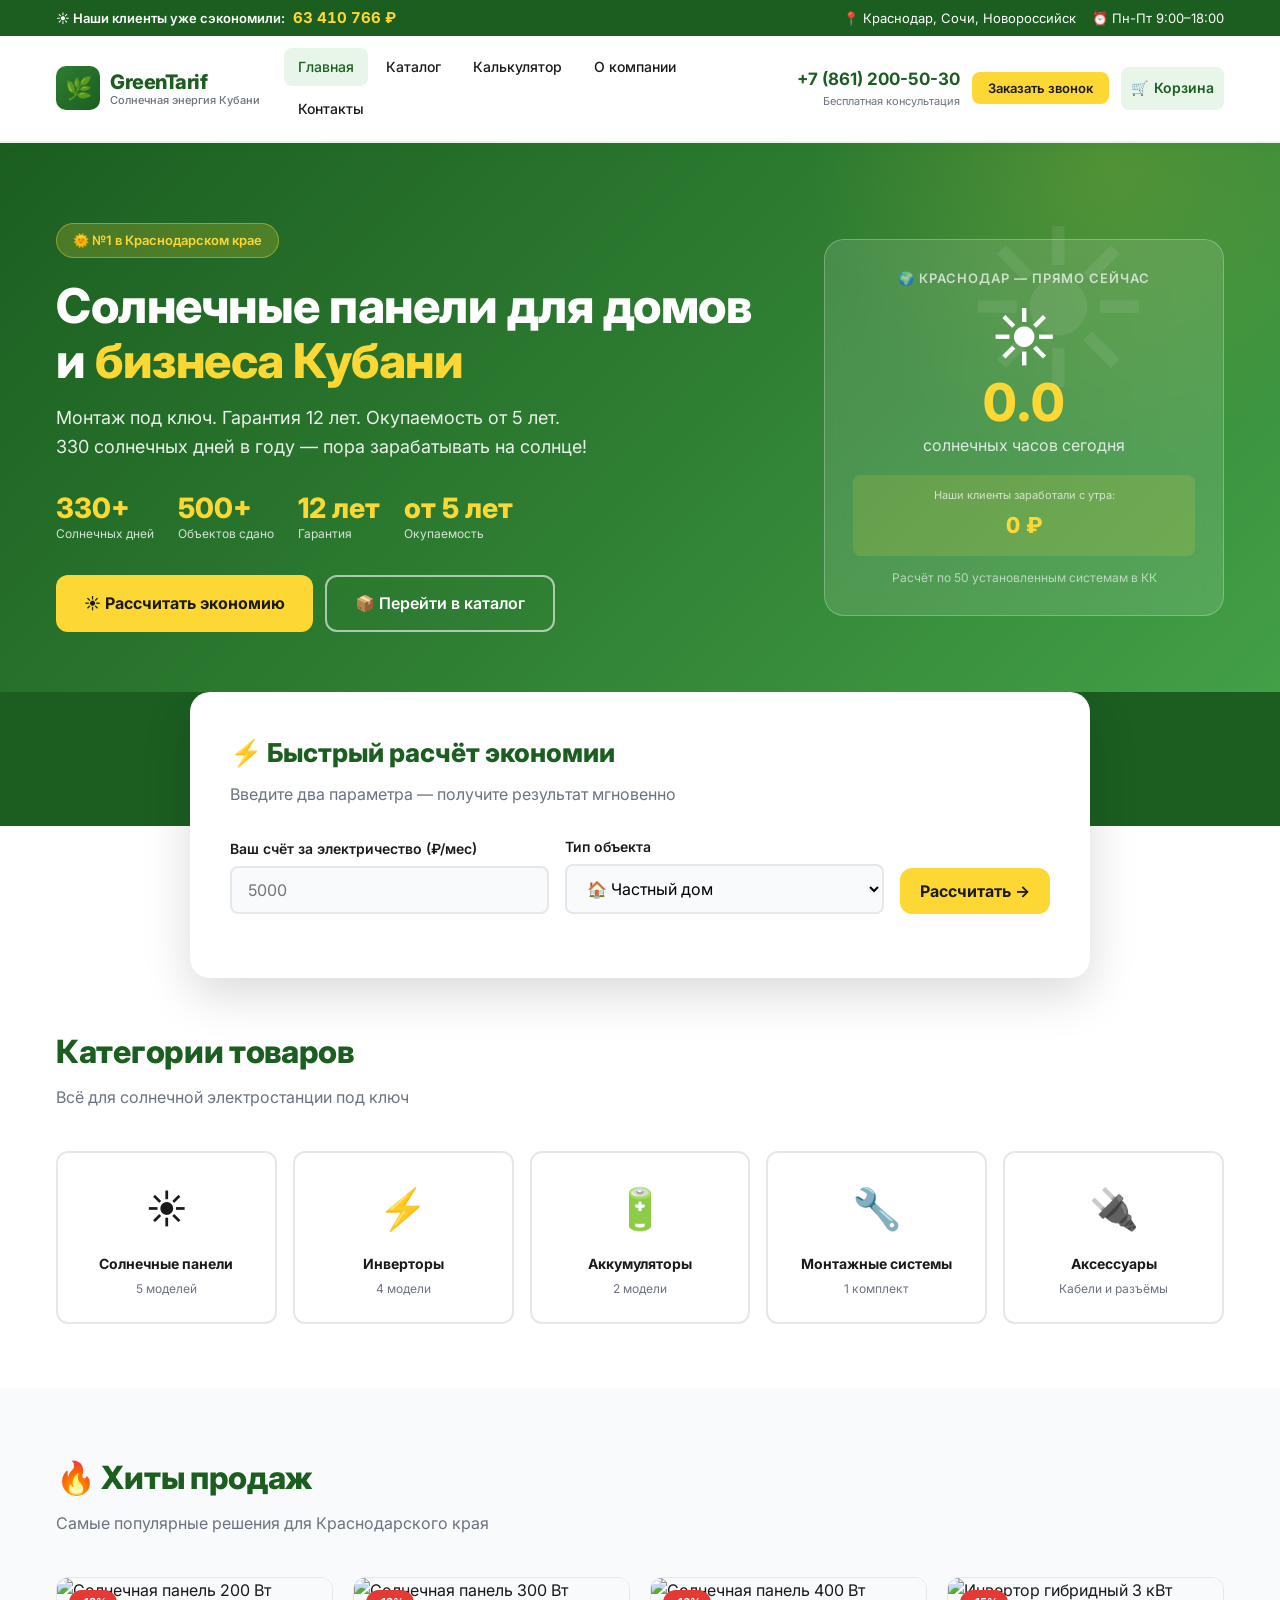
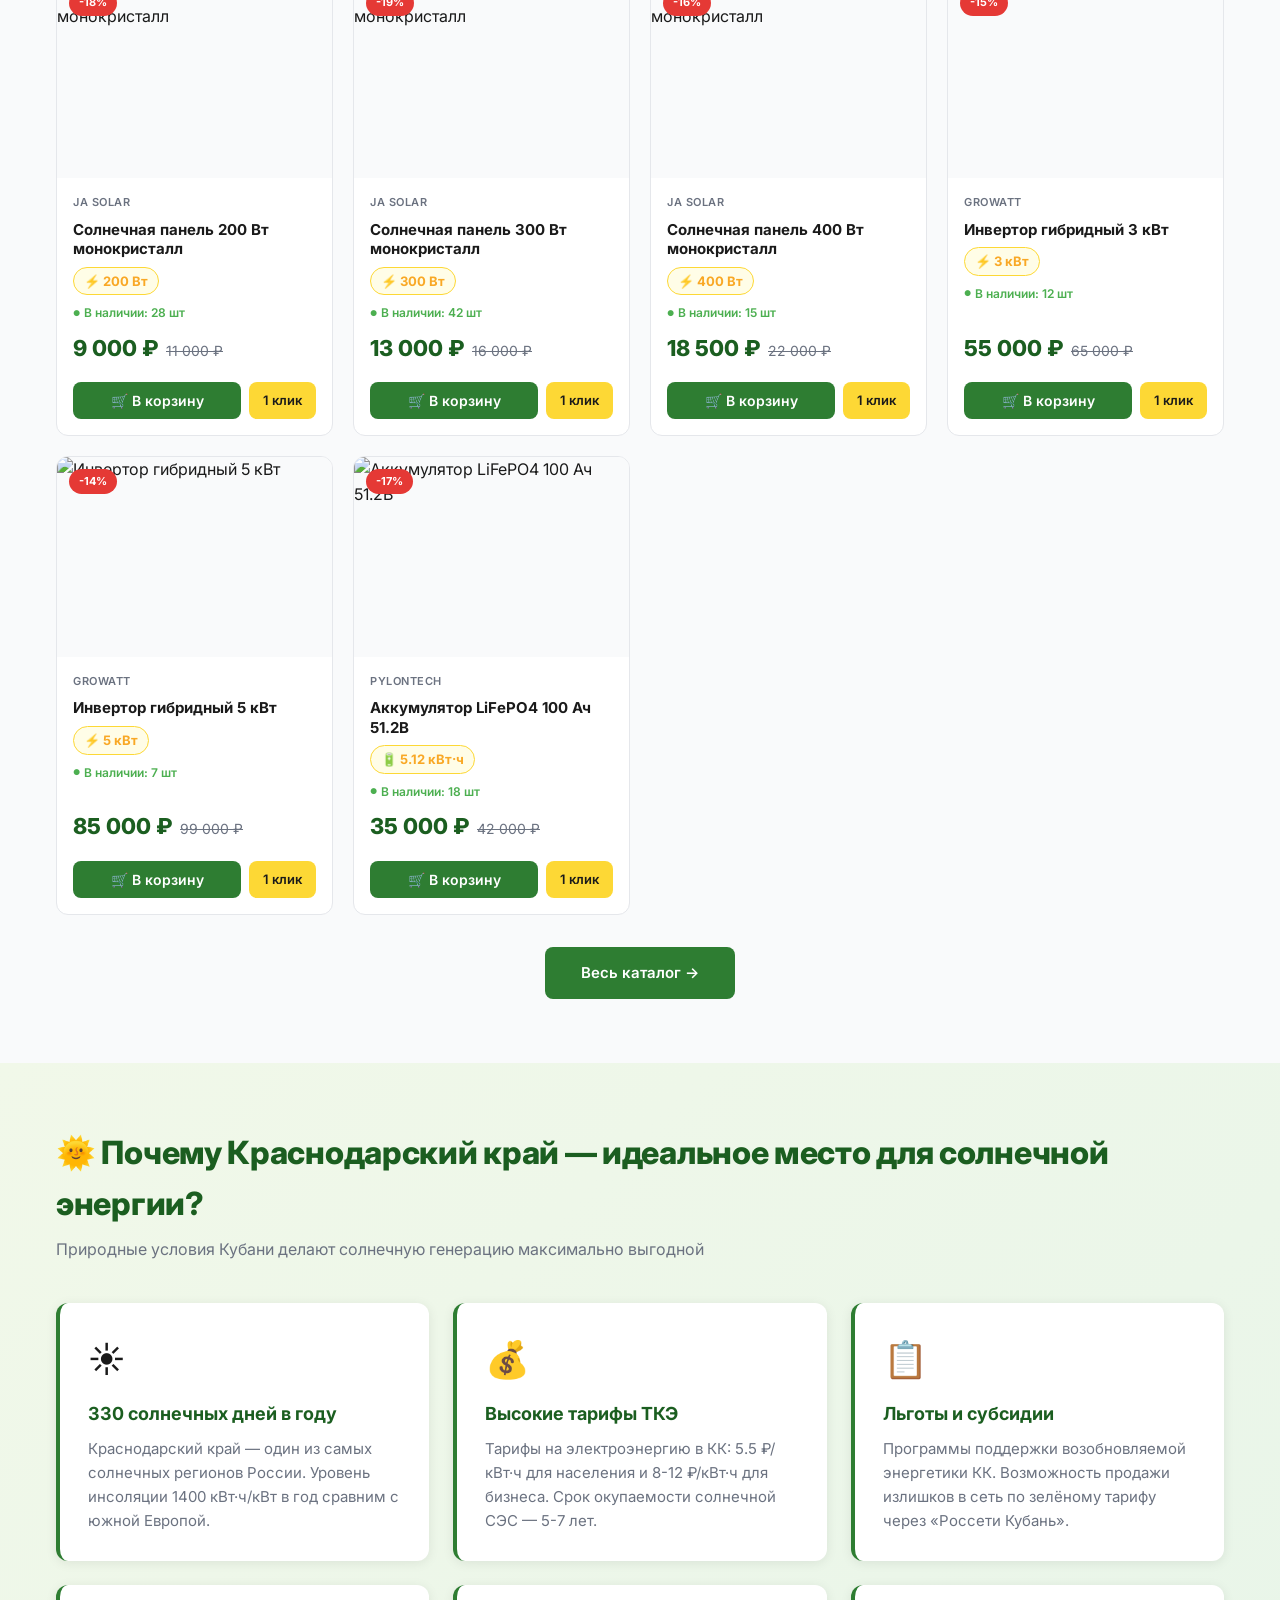
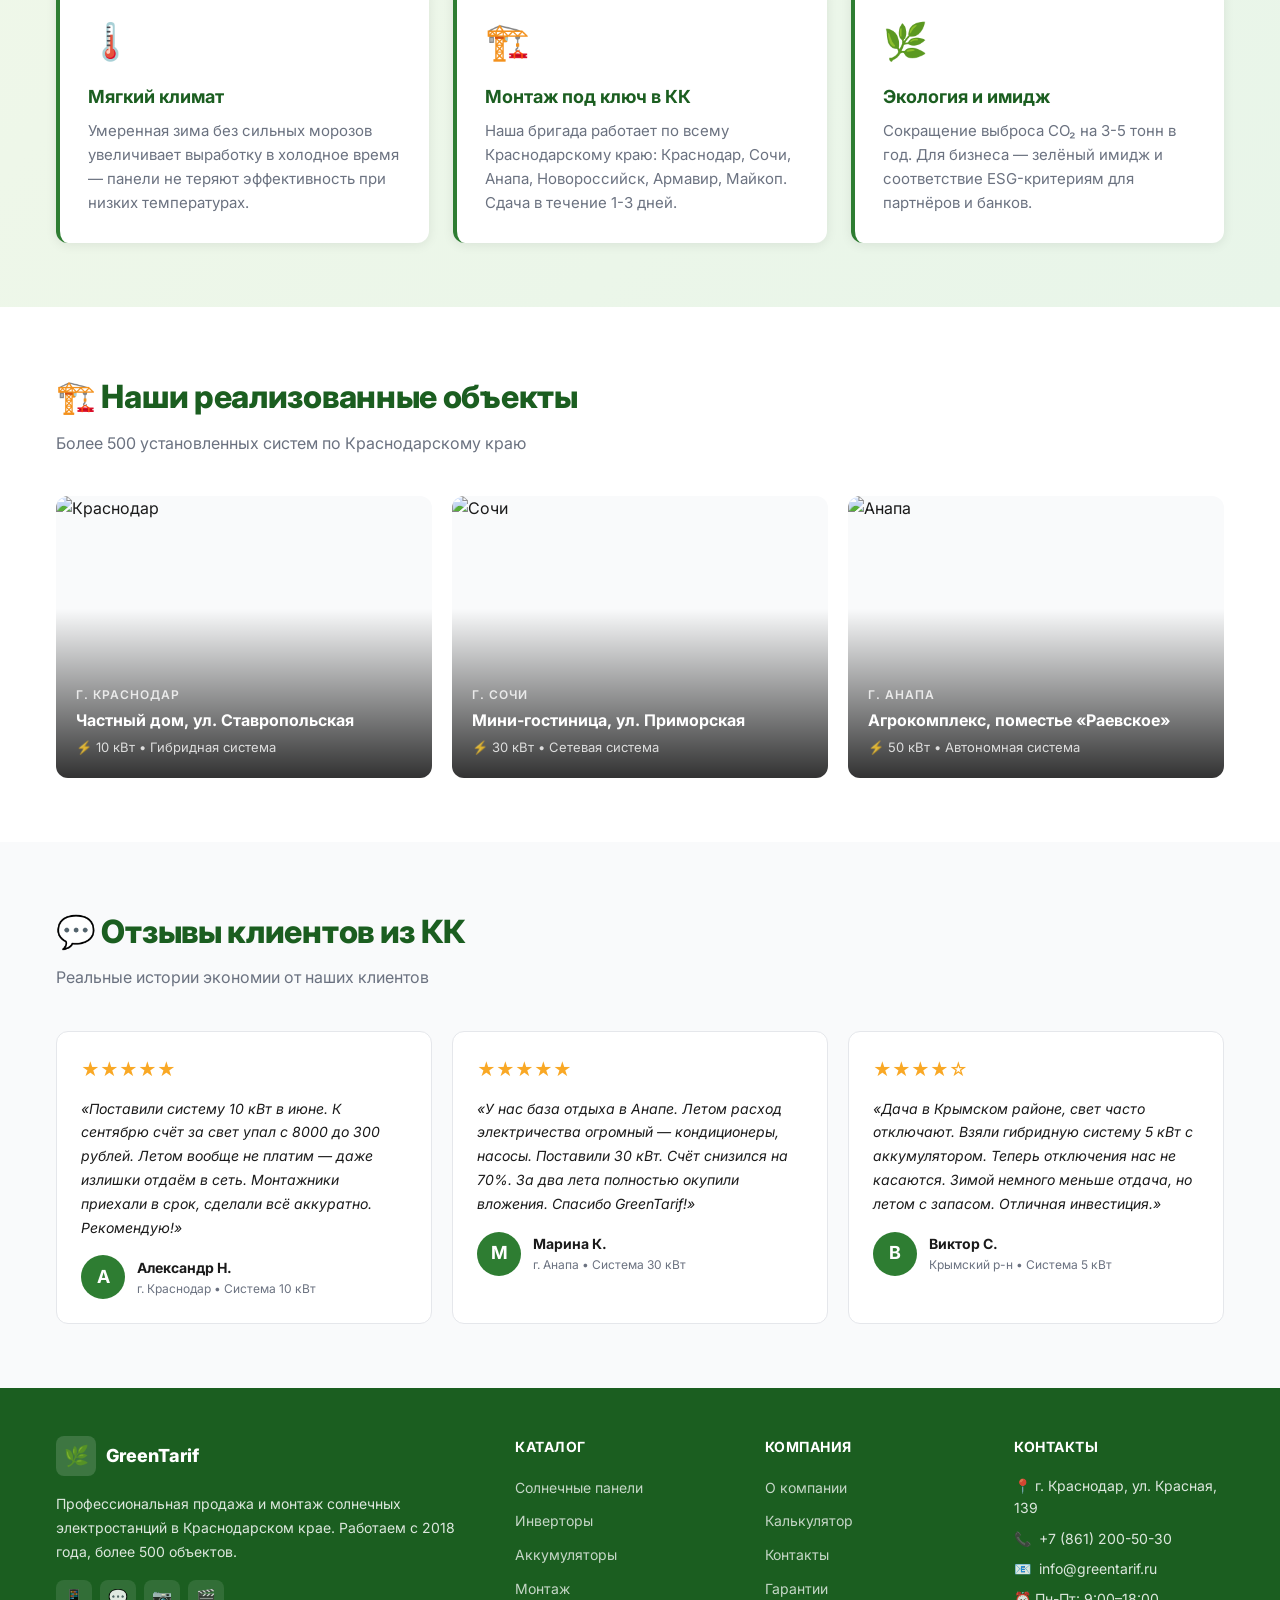
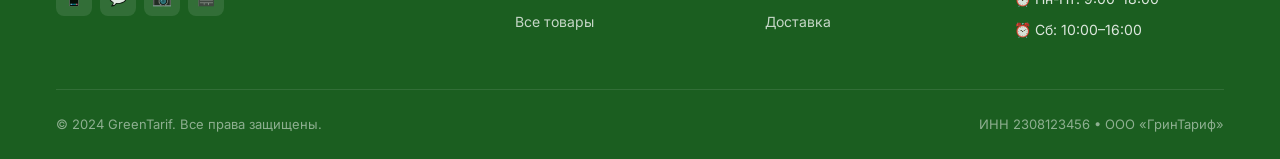
==== index.html @ f8de3d43 "первая версия магазина Полный статический интернет-магазин GreenTarif: - 9 HTML-страниц (главная, ка" ====
<!DOCTYPE html>
<html lang="ru">
<head>
<meta charset="UTF-8">
<meta name="viewport" content="width=device-width, initial-scale=1.0">
<title>GreenTarif — Солнечные панели в Краснодарском крае</title>
<meta name="description" content="Продажа и монтаж солнечных панелей и инверторов в Краснодарском крае. Гарантия 12 лет. Окупаемость от 5 лет.">
<link rel="stylesheet" href="css/style.css">
</head>
<body>

<!-- ===================== HEADER ===================== -->
<header class="header">
  <div class="header-top">
    <div class="container">
      <div class="savings-ticker">
        ☀️ Наши клиенты уже сэкономили:
        <span class="savings-amount" id="savingsAmount">0 ₽</span>
      </div>
      <div style="display:flex;gap:16px;align-items:center">
        <span>📍 Краснодар, Сочи, Новороссийск</span>
        <span>⏰ Пн-Пт 9:00–18:00</span>
      </div>
    </div>
  </div>
  <div class="header-main">
    <div class="container">
      <a href="index.html" class="logo">
        <div class="logo-icon">🌿</div>
        <div class="logo-text">
          <strong>GreenTarif</strong>
          <span>Солнечная энергия Кубани</span>
        </div>
      </a>
      <nav id="mainNav">
        <a href="index.html">Главная</a>
        <a href="catalog.html">Каталог</a>
        <a href="calculator.html">Калькулятор</a>
        <a href="about.html">О компании</a>
        <a href="contacts.html">Контакты</a>
      </nav>
      <div class="header-actions">
        <div class="phone-link">
          <strong>+7 (861) 200-50-30</strong>
          <span>Бесплатная консультация</span>
        </div>
        <button class="btn-callback" data-modal="callback">Заказать звонок</button>
        <a href="cart.html" class="cart-btn">
          🛒 <span>Корзина</span>
          <span class="cart-count hidden" id="cartCount">0</span>
        </a>
        <button class="burger" id="burger">☰</button>
      </div>
    </div>
  </div>
</header>

<!-- ===================== HERO ===================== -->
<section class="hero">
  <div class="container">
    <div class="hero-content">
      <div class="hero-badge">🌞 №1 в Краснодарском крае</div>
      <h1>Солнечные панели для домов и <span>бизнеса Кубани</span></h1>
      <p>Монтаж под ключ. Гарантия 12 лет. Окупаемость от 5 лет.<br>330 солнечных дней в году — пора зарабатывать на солнце!</p>
      <div class="hero-stats">
        <div class="hero-stat"><strong>330+</strong><span>Солнечных дней</span></div>
        <div class="hero-stat"><strong>500+</strong><span>Объектов сдано</span></div>
        <div class="hero-stat"><strong>12 лет</strong><span>Гарантия</span></div>
        <div class="hero-stat"><strong>от 5 лет</strong><span>Окупаемость</span></div>
      </div>
      <div class="hero-actions">
        <a href="calculator.html" class="btn-primary">☀️ Рассчитать экономию</a>
        <a href="catalog.html" class="btn-outline">📦 Перейти в каталог</a>
      </div>
    </div>
    <div class="solar-hours-widget">
      <div class="widget-title">🌍 Краснодар — прямо сейчас</div>
      <div class="sun-animation">☀️</div>
      <div class="solar-hours-big" id="solarHoursToday">0.0</div>
      <div class="solar-hours-unit">солнечных часов сегодня</div>
      <div class="solar-earned">
        <div class="solar-earned-label">Наши клиенты заработали с утра:</div>
        <div class="solar-earned-amount" id="solarEarnedToday">0 ₽</div>
      </div>
      <div class="solar-clients">Расчёт по 50 установленным системам в КК</div>
    </div>
  </div>
</section>

<!-- ===================== MINI CALCULATOR ===================== -->
<section class="calc-section">
  <div class="container">
    <div class="calc-card">
      <h2>⚡ Быстрый расчёт экономии</h2>
      <p>Введите два параметра — получите результат мгновенно</p>
      <form id="miniCalcForm">
        <div class="calc-inputs">
          <div class="form-group">
            <label for="monthlyBill">Ваш счёт за электричество (₽/мес)</label>
            <input type="number" id="monthlyBill" name="monthlyBill" placeholder="5000" min="100" max="500000">
          </div>
          <div class="form-group">
            <label for="objectType">Тип объекта</label>
            <select id="objectType" name="objectType">
              <option value="house">🏠 Частный дом</option>
              <option value="dacha">🌳 Дача / коттедж</option>
              <option value="business">🏭 Бизнес / производство</option>
            </select>
          </div>
          <button type="submit" class="btn-primary" style="white-space:nowrap;height:fit-content;padding:13px 20px">Рассчитать →</button>
        </div>
      </form>
      <div class="calc-result" id="miniCalcResult">
        <div class="calc-result-grid">
          <div class="calc-result-item">
            <div class="calc-result-value" id="resSaving">—</div>
            <div class="calc-result-label">💰 Экономия в год</div>
          </div>
          <div class="calc-result-item">
            <div class="calc-result-value" id="resPayback">—</div>
            <div class="calc-result-label">📅 Окупаемость</div>
          </div>
          <div class="calc-result-item">
            <div class="calc-result-value" id="resPower">—</div>
            <div class="calc-result-label">⚡ Мощность системы</div>
          </div>
        </div>
        <div style="text-align:center">
          <button class="btn-primary" data-modal="calcLead" style="font-size:15px;padding:14px 32px">
            📋 Получить бесплатный расчёт под ключ
          </button>
          <p style="font-size:12px;color:var(--text-muted);margin-top:8px">Менеджер свяжется с вами в течение 30 минут</p>
        </div>
      </div>
    </div>
  </div>
</section>

<!-- ===================== CATEGORIES ===================== -->
<section style="padding-top:0">
  <div class="container">
    <h2 class="section-title">Категории товаров</h2>
    <p class="section-subtitle">Всё для солнечной электростанции под ключ</p>
    <div class="categories-grid">
      <a href="catalog.html?cat=solar-panels" class="category-card">
        <span class="category-icon">☀️</span>
        <div class="category-name">Солнечные панели</div>
        <div class="category-count">5 моделей</div>
      </a>
      <a href="catalog.html?cat=inverters" class="category-card">
        <span class="category-icon">⚡</span>
        <div class="category-name">Инверторы</div>
        <div class="category-count">4 модели</div>
      </a>
      <a href="catalog.html?cat=batteries" class="category-card">
        <span class="category-icon">🔋</span>
        <div class="category-name">Аккумуляторы</div>
        <div class="category-count">2 модели</div>
      </a>
      <a href="catalog.html?cat=mounting" class="category-card">
        <span class="category-icon">🔧</span>
        <div class="category-name">Монтажные системы</div>
        <div class="category-count">1 комплект</div>
      </a>
      <a href="catalog.html?cat=accessories" class="category-card">
        <span class="category-icon">🔌</span>
        <div class="category-name">Аксессуары</div>
        <div class="category-count">Кабели и разъёмы</div>
      </a>
    </div>
  </div>
</section>

<!-- ===================== HITS ===================== -->
<section style="background:var(--bg)">
  <div class="container">
    <h2 class="section-title">🔥 Хиты продаж</h2>
    <p class="section-subtitle">Самые популярные решения для Краснодарского края</p>
    <div class="products-grid" id="hitsGrid">
      <div style="text-align:center;padding:40px;color:var(--text-muted)">Загрузка...</div>
    </div>
    <div style="text-align:center;margin-top:32px">
      <a href="catalog.html" class="btn-green" style="padding:14px 36px;font-size:15px">Весь каталог →</a>
    </div>
  </div>
</section>

<!-- ===================== WHY KRASNODAR ===================== -->
<section class="why-section">
  <div class="container">
    <h2 class="section-title">🌞 Почему Краснодарский край — идеальное место для солнечной энергии?</h2>
    <p class="section-subtitle">Природные условия Кубани делают солнечную генерацию максимально выгодной</p>
    <div class="why-grid">
      <div class="why-card">
        <div class="why-icon">☀️</div>
        <div class="why-title">330 солнечных дней в году</div>
        <div class="why-text">Краснодарский край — один из самых солнечных регионов России. Уровень инсоляции 1400 кВт·ч/кВт в год сравним с южной Европой.</div>
      </div>
      <div class="why-card">
        <div class="why-icon">💰</div>
        <div class="why-title">Высокие тарифы ТКЭ</div>
        <div class="why-text">Тарифы на электроэнергию в КК: 5.5 ₽/кВт·ч для населения и 8-12 ₽/кВт·ч для бизнеса. Срок окупаемости солнечной СЭС — 5-7 лет.</div>
      </div>
      <div class="why-card">
        <div class="why-icon">📋</div>
        <div class="why-title">Льготы и субсидии</div>
        <div class="why-text">Программы поддержки возобновляемой энергетики КК. Возможность продажи излишков в сеть по зелёному тарифу через «Россети Кубань».</div>
      </div>
      <div class="why-card">
        <div class="why-icon">🌡️</div>
        <div class="why-title">Мягкий климат</div>
        <div class="why-text">Умеренная зима без сильных морозов увеличивает выработку в холодное время — панели не теряют эффективность при низких температурах.</div>
      </div>
      <div class="why-card">
        <div class="why-icon">🏗️</div>
        <div class="why-title">Монтаж под ключ в КК</div>
        <div class="why-text">Наша бригада работает по всему Краснодарскому краю: Краснодар, Сочи, Анапа, Новороссийск, Армавир, Майкоп. Сдача в течение 1-3 дней.</div>
      </div>
      <div class="why-card">
        <div class="why-icon">🌿</div>
        <div class="why-title">Экология и имидж</div>
        <div class="why-text">Сокращение выброса CO₂ на 3-5 тонн в год. Для бизнеса — зелёный имидж и соответствие ESG-критериям для партнёров и банков.</div>
      </div>
    </div>
  </div>
</section>

<!-- ===================== PROJECTS ===================== -->
<section>
  <div class="container">
    <h2 class="section-title">🏗️ Наши реализованные объекты</h2>
    <p class="section-subtitle">Более 500 установленных систем по Краснодарскому краю</p>
    <div class="projects-grid">
      <div class="project-card">
        <img class="project-img" src="https://placehold.co/600x450/2E7D32/white?text=Частный+дом+Краснодар" alt="Краснодар">
        <div class="project-overlay">
          <div class="project-city">г. Краснодар</div>
          <div class="project-name">Частный дом, ул. Ставропольская</div>
          <div class="project-power">⚡ 10 кВт • Гибридная система</div>
        </div>
      </div>
      <div class="project-card">
        <img class="project-img" src="https://placehold.co/600x450/1B5E20/white?text=Гостиница+Сочи" alt="Сочи">
        <div class="project-overlay">
          <div class="project-city">г. Сочи</div>
          <div class="project-name">Мини-гостиница, ул. Приморская</div>
          <div class="project-power">⚡ 30 кВт • Сетевая система</div>
        </div>
      </div>
      <div class="project-card">
        <img class="project-img" src="https://placehold.co/600x450/388E3C/white?text=Агрокомплекс+Анапа" alt="Анапа">
        <div class="project-overlay">
          <div class="project-city">г. Анапа</div>
          <div class="project-name">Агрокомплекс, поместье «Раевское»</div>
          <div class="project-power">⚡ 50 кВт • Автономная система</div>
        </div>
      </div>
    </div>
  </div>
</section>

<!-- ===================== REVIEWS ===================== -->
<section style="background:var(--bg)">
  <div class="container">
    <h2 class="section-title">💬 Отзывы клиентов из КК</h2>
    <p class="section-subtitle">Реальные истории экономии от наших клиентов</p>
    <div class="reviews-grid">
      <div class="review-card">
        <div class="review-stars">★★★★★</div>
        <div class="review-text">«Поставили систему 10 кВт в июне. К сентябрю счёт за свет упал с 8000 до 300 рублей. Летом вообще не платим — даже излишки отдаём в сеть. Монтажники приехали в срок, сделали всё аккуратно. Рекомендую!»</div>
        <div class="review-author">
          <div class="review-avatar">А</div>
          <div>
            <div class="review-name">Александр Н.</div>
            <div class="review-city">г. Краснодар • Система 10 кВт</div>
          </div>
        </div>
      </div>
      <div class="review-card">
        <div class="review-stars">★★★★★</div>
        <div class="review-text">«У нас база отдыха в Анапе. Летом расход электричества огромный — кондиционеры, насосы. Поставили 30 кВт. Счёт снизился на 70%. За два лета полностью окупили вложения. Спасибо GreenTarif!»</div>
        <div class="review-author">
          <div class="review-avatar">М</div>
          <div>
            <div class="review-name">Марина К.</div>
            <div class="review-city">г. Анапа • Система 30 кВт</div>
          </div>
        </div>
      </div>
      <div class="review-card">
        <div class="review-stars">★★★★☆</div>
        <div class="review-text">«Дача в Крымском районе, свет часто отключают. Взяли гибридную систему 5 кВт с аккумулятором. Теперь отключения нас не касаются. Зимой немного меньше отдача, но летом с запасом. Отличная инвестиция.»</div>
        <div class="review-author">
          <div class="review-avatar">В</div>
          <div>
            <div class="review-name">Виктор С.</div>
            <div class="review-city">Крымский р-н • Система 5 кВт</div>
          </div>
        </div>
      </div>
    </div>
  </div>
</section>

<!-- ===================== FOOTER ===================== -->
<footer>
  <div class="container">
    <div class="footer-grid">
      <div>
        <a href="index.html" class="footer-logo">
          <div class="footer-logo-icon">🌿</div>
          <div class="footer-logo-text"><strong>GreenTarif</strong></div>
        </a>
        <p class="footer-desc">Профессиональная продажа и монтаж солнечных электростанций в Краснодарском крае. Работаем с 2018 года, более 500 объектов.</p>
        <div class="footer-social">
          <a href="#" class="social-btn">📱</a>
          <a href="#" class="social-btn">💬</a>
          <a href="#" class="social-btn">📷</a>
          <a href="#" class="social-btn">🎬</a>
        </div>
      </div>
      <div class="footer-col">
        <h4>Каталог</h4>
        <ul>
          <li><a href="catalog.html?cat=solar-panels">Солнечные панели</a></li>
          <li><a href="catalog.html?cat=inverters">Инверторы</a></li>
          <li><a href="catalog.html?cat=batteries">Аккумуляторы</a></li>
          <li><a href="catalog.html?cat=mounting">Монтаж</a></li>
          <li><a href="catalog.html">Все товары</a></li>
        </ul>
      </div>
      <div class="footer-col">
        <h4>Компания</h4>
        <ul>
          <li><a href="about.html">О компании</a></li>
          <li><a href="calculator.html">Калькулятор</a></li>
          <li><a href="contacts.html">Контакты</a></li>
          <li><a href="#">Гарантии</a></li>
          <li><a href="#">Доставка</a></li>
        </ul>
      </div>
      <div class="footer-col">
        <h4>Контакты</h4>
        <div class="footer-contact">📍 г. Краснодар, ул. Красная, 139</div>
        <div class="footer-contact">📞 <a href="tel:+78612005030">+7 (861) 200-50-30</a></div>
        <div class="footer-contact">📧 <a href="mailto:info@greentarif.ru">info@greentarif.ru</a></div>
        <div class="footer-contact">⏰ Пн-Пт: 9:00–18:00</div>
        <div class="footer-contact">⏰ Сб: 10:00–16:00</div>
      </div>
    </div>
    <div class="footer-bottom">
      <span>© 2024 GreenTarif. Все права защищены.</span>
      <span>ИНН 2308123456 • ООО «ГринТариф»</span>
    </div>
  </div>
</footer>

<!-- ===================== MODALS ===================== -->
<div class="modal-overlay" id="callbackModal">
  <div class="modal">
    <button class="modal-close">✕</button>
    <div class="modal-form">
      <h3>📞 Заказать обратный звонок</h3>
      <p>Наш менеджер перезвонит вам в течение 15 минут</p>
      <form id="callbackForm">
        <div class="form-group">
          <label>Ваше имя</label>
          <input type="text" name="name" placeholder="Иван Иванов" required>
        </div>
        <div class="form-group">
          <label>Телефон</label>
          <input type="tel" name="phone" placeholder="+7 (918) 123-45-67" required>
        </div>
        <div class="form-group">
          <label>Удобное время</label>
          <select name="time">
            <option value="Любое">Любое</option>
            <option value="9:00-12:00">9:00–12:00</option>
            <option value="12:00-15:00">12:00–15:00</option>
            <option value="15:00-18:00">15:00–18:00</option>
          </select>
        </div>
        <button type="submit" class="btn-submit">Заказать звонок</button>
      </form>
    </div>
    <div class="modal-success hidden">
      <div class="success-icon">✅</div>
      <h3>Заявка принята!</h3>
      <p>Перезвоним в течение 15 минут</p>
    </div>
  </div>
</div>

<div class="modal-overlay" id="calcLeadModal">
  <div class="modal">
    <button class="modal-close">✕</button>
    <div class="modal-form">
      <h3>☀️ Получить расчёт под ключ</h3>
      <p>Наш инженер подготовит точный расчёт с учётом вашего объекта и расположения</p>
      <form id="calcLeadForm">
        <div class="form-group">
          <label>Ваше имя</label>
          <input type="text" name="name" placeholder="Иван Иванов" required>
        </div>
        <div class="form-group">
          <label>Телефон</label>
          <input type="tel" name="phone" placeholder="+7 (918) 123-45-67" required>
        </div>
        <button type="submit" class="btn-submit">Получить бесплатный расчёт</button>
      </form>
    </div>
    <div class="modal-success hidden">
      <div class="success-icon">✅</div>
      <h3>Заявка отправлена!</h3>
      <p>Инженер свяжется с вами в течение 30 минут</p>
    </div>
  </div>
</div>

<div class="modal-overlay" id="quickBuyModal">
  <div class="modal">
    <button class="modal-close">✕</button>
    <div class="modal-form">
      <h3>⚡ Купить в 1 клик</h3>
      <p id="quickBuyProductName" style="font-weight:700;color:var(--green-dark);margin-bottom:16px"></p>
      <form id="quickBuyForm">
        <input type="hidden" name="article" id="quickBuyArticle">
        <div class="form-group">
          <label>Ваше имя</label>
          <input type="text" name="name" placeholder="Иван Иванов" required>
        </div>
        <div class="form-group">
          <label>Телефон</label>
          <input type="tel" name="phone" placeholder="+7 (918) 123-45-67" required>
        </div>
        <button type="submit" class="btn-submit">Оформить заказ</button>
      </form>
    </div>
    <div class="modal-success hidden">
      <div class="success-icon">✅</div>
      <h3>Заказ принят!</h3>
      <p>Менеджер свяжется с вами в течение 30 минут</p>
    </div>
  </div>
</div>

<div id="notification" class="notification"></div>

<script src="js/config.js"></script>
<script src="js/cart.js"></script>
<script src="js/main.js"></script>
<script>
(async function loadHits() {
  const products = await loadProducts();
  const hits = products.filter(p => p.hits && p.active);
  const grid = document.getElementById('hitsGrid');
  if (grid && hits.length > 0) {
    grid.innerHTML = hits.map(buildProductCard).join('');
  }
})();
</script>
</body>
</html>
---- css/style.css ----
/* ============================================================
   GreenTarif — Main Stylesheet
   ============================================================ */

@import url('https://fonts.googleapis.com/css2?family=Inter:wght@300;400;500;600;700;800&display=swap');

:root {
  --green: #2E7D32;
  --green-dark: #1B5E20;
  --green-light: #4CAF50;
  --green-pale: #E8F5E9;
  --yellow: #FDD835;
  --yellow-dark: #F9A825;
  --yellow-pale: #FFFDE7;
  --blue: #1565C0;
  --text: #1A1A1A;
  --text-muted: #6B7280;
  --border: #E5E7EB;
  --bg: #F9FAFB;
  --white: #FFFFFF;
  --shadow: 0 2px 12px rgba(0,0,0,0.08);
  --shadow-lg: 0 8px 32px rgba(0,0,0,0.12);
  --radius: 12px;
  --radius-sm: 8px;
  --transition: 0.2s ease;
}

*, *::before, *::after { box-sizing: border-box; margin: 0; padding: 0; }

html { scroll-behavior: smooth; }

body {
  font-family: 'Inter', sans-serif;
  color: var(--text);
  background: var(--white);
  line-height: 1.6;
  font-size: 16px;
}

img { max-width: 100%; display: block; }
a { color: inherit; text-decoration: none; }
button { cursor: pointer; font-family: inherit; }
input, select, textarea { font-family: inherit; }

.container {
  max-width: 1200px;
  margin: 0 auto;
  padding: 0 16px;
}

/* ============================================================
   HEADER
   ============================================================ */
.header {
  background: var(--white);
  border-bottom: 2px solid var(--green-pale);
  position: sticky;
  top: 0;
  z-index: 1000;
  box-shadow: 0 2px 8px rgba(46,125,50,0.08);
}

.header-top {
  background: var(--green-dark);
  color: var(--white);
  font-size: 13px;
  padding: 6px 0;
}

.header-top .container {
  display: flex;
  justify-content: space-between;
  align-items: center;
  gap: 16px;
}

.header-top a { color: var(--white); opacity: 0.9; }
.header-top a:hover { opacity: 1; }

.savings-ticker {
  display: flex;
  align-items: center;
  gap: 8px;
  font-weight: 600;
}

.savings-amount {
  color: var(--yellow);
  font-size: 15px;
  font-weight: 700;
  font-variant-numeric: tabular-nums;
}

.header-main {
  padding: 12px 0;
}

.header-main .container {
  display: grid;
  grid-template-columns: auto 1fr auto;
  align-items: center;
  gap: 24px;
}

.logo {
  display: flex;
  align-items: center;
  gap: 10px;
  text-decoration: none;
}

.logo-icon {
  width: 44px;
  height: 44px;
  background: linear-gradient(135deg, var(--green), var(--green-dark));
  border-radius: 10px;
  display: flex;
  align-items: center;
  justify-content: center;
  font-size: 22px;
}

.logo-text {
  display: flex;
  flex-direction: column;
  line-height: 1.2;
}

.logo-text strong {
  font-size: 20px;
  font-weight: 800;
  color: var(--green-dark);
  letter-spacing: -0.5px;
}

.logo-text span {
  font-size: 11px;
  color: var(--text-muted);
  font-weight: 500;
}

nav {
  display: flex;
  gap: 4px;
  flex-wrap: wrap;
}

nav a {
  padding: 8px 14px;
  border-radius: var(--radius-sm);
  font-size: 14px;
  font-weight: 500;
  color: var(--text);
  transition: var(--transition);
  white-space: nowrap;
}

nav a:hover, nav a.active {
  background: var(--green-pale);
  color: var(--green-dark);
}

.header-actions {
  display: flex;
  align-items: center;
  gap: 12px;
}

.phone-link {
  display: flex;
  flex-direction: column;
  align-items: flex-end;
}

.phone-link strong {
  font-size: 17px;
  font-weight: 700;
  color: var(--green-dark);
  white-space: nowrap;
}

.phone-link span {
  font-size: 11px;
  color: var(--text-muted);
}

.btn-callback {
  background: var(--yellow);
  color: var(--text);
  border: none;
  border-radius: var(--radius-sm);
  padding: 8px 16px;
  font-size: 13px;
  font-weight: 600;
  white-space: nowrap;
  transition: var(--transition);
}

.btn-callback:hover {
  background: var(--yellow-dark);
  transform: translateY(-1px);
}

.cart-btn {
  position: relative;
  background: var(--green-pale);
  border: none;
  border-radius: var(--radius-sm);
  padding: 10px;
  display: flex;
  align-items: center;
  gap: 6px;
  font-size: 14px;
  font-weight: 600;
  color: var(--green-dark);
  transition: var(--transition);
  text-decoration: none;
}

.cart-btn:hover { background: var(--green-light); color: var(--white); }

.cart-count {
  position: absolute;
  top: -6px;
  right: -6px;
  background: var(--green);
  color: var(--white);
  width: 20px;
  height: 20px;
  border-radius: 50%;
  font-size: 11px;
  font-weight: 700;
  display: flex;
  align-items: center;
  justify-content: center;
  border: 2px solid var(--white);
}

.cart-count.hidden { display: none; }

.burger {
  display: none;
  background: none;
  border: none;
  font-size: 24px;
  color: var(--green-dark);
}

/* ============================================================
   HERO
   ============================================================ */
.hero {
  background: linear-gradient(135deg, var(--green-dark) 0%, var(--green) 50%, #43A047 100%);
  color: var(--white);
  padding: 80px 0 60px;
  position: relative;
  overflow: hidden;
}

.hero::before {
  content: '';
  position: absolute;
  top: -50%;
  right: -10%;
  width: 600px;
  height: 600px;
  background: radial-gradient(circle, rgba(253,216,53,0.15) 0%, transparent 70%);
  pointer-events: none;
}

.hero::after {
  content: '☀️';
  position: absolute;
  top: 20px;
  right: 10%;
  font-size: 180px;
  opacity: 0.08;
  pointer-events: none;
}

.hero .container {
  display: grid;
  grid-template-columns: 1fr 400px;
  gap: 48px;
  align-items: center;
}

.hero-badge {
  display: inline-flex;
  align-items: center;
  gap: 8px;
  background: rgba(253,216,53,0.2);
  border: 1px solid rgba(253,216,53,0.4);
  border-radius: 100px;
  padding: 6px 16px;
  font-size: 13px;
  font-weight: 600;
  color: var(--yellow);
  margin-bottom: 20px;
}

.hero h1 {
  font-size: clamp(28px, 4vw, 48px);
  font-weight: 800;
  line-height: 1.15;
  margin-bottom: 16px;
  letter-spacing: -0.5px;
}

.hero h1 span { color: var(--yellow); }

.hero p {
  font-size: 18px;
  opacity: 0.9;
  margin-bottom: 32px;
  line-height: 1.6;
}

.hero-stats {
  display: flex;
  gap: 24px;
  margin-bottom: 32px;
  flex-wrap: wrap;
}

.hero-stat {
  display: flex;
  flex-direction: column;
}

.hero-stat strong {
  font-size: 28px;
  font-weight: 800;
  color: var(--yellow);
  line-height: 1;
}

.hero-stat span {
  font-size: 12px;
  opacity: 0.8;
  margin-top: 2px;
}

.hero-actions {
  display: flex;
  gap: 12px;
  flex-wrap: wrap;
}

.btn-primary {
  background: var(--yellow);
  color: var(--text);
  border: none;
  border-radius: var(--radius);
  padding: 14px 28px;
  font-size: 16px;
  font-weight: 700;
  transition: var(--transition);
  display: inline-flex;
  align-items: center;
  gap: 8px;
  text-decoration: none;
}

.btn-primary:hover {
  background: var(--yellow-dark);
  transform: translateY(-2px);
  box-shadow: 0 8px 24px rgba(249,168,37,0.4);
}

.btn-outline {
  background: transparent;
  color: var(--white);
  border: 2px solid rgba(255,255,255,0.6);
  border-radius: var(--radius);
  padding: 14px 28px;
  font-size: 16px;
  font-weight: 600;
  transition: var(--transition);
  display: inline-flex;
  align-items: center;
  gap: 8px;
  text-decoration: none;
}

.btn-outline:hover {
  border-color: var(--white);
  background: rgba(255,255,255,0.1);
}

/* Solar Hours Widget */
.solar-hours-widget {
  background: rgba(255,255,255,0.12);
  backdrop-filter: blur(10px);
  border: 1px solid rgba(255,255,255,0.25);
  border-radius: 20px;
  padding: 28px;
  text-align: center;
}

.solar-hours-widget .widget-title {
  font-size: 13px;
  font-weight: 600;
  text-transform: uppercase;
  letter-spacing: 1px;
  opacity: 0.7;
  margin-bottom: 16px;
}

.sun-animation {
  font-size: 64px;
  margin: 8px 0;
  animation: sunPulse 3s ease-in-out infinite;
  line-height: 1;
}

@keyframes sunPulse {
  0%, 100% { transform: scale(1); filter: brightness(1); }
  50% { transform: scale(1.05); filter: brightness(1.15); }
}

.solar-hours-big {
  font-size: 52px;
  font-weight: 800;
  color: var(--yellow);
  line-height: 1;
  font-variant-numeric: tabular-nums;
}

.solar-hours-unit {
  font-size: 16px;
  opacity: 0.8;
  margin-top: 4px;
  margin-bottom: 16px;
}

.solar-earned {
  background: rgba(253,216,53,0.15);
  border-radius: var(--radius-sm);
  padding: 12px;
  margin-top: 12px;
}

.solar-earned-label {
  font-size: 11px;
  opacity: 0.7;
  margin-bottom: 4px;
}

.solar-earned-amount {
  font-size: 22px;
  font-weight: 800;
  color: var(--yellow);
  font-variant-numeric: tabular-nums;
}

.solar-clients {
  font-size: 12px;
  opacity: 0.6;
  margin-top: 12px;
}

/* ============================================================
   MINI CALCULATOR (home)
   ============================================================ */
.calc-section {
  background: linear-gradient(180deg, var(--green-dark) 0%, var(--green-dark) 40%, var(--white) 40%);
  padding: 0 0 48px;
}

.calc-card {
  background: var(--white);
  border-radius: 20px;
  box-shadow: 0 16px 48px rgba(0,0,0,0.15);
  padding: 40px;
  max-width: 900px;
  margin: 0 auto;
}

.calc-card h2 {
  font-size: 26px;
  font-weight: 800;
  margin-bottom: 8px;
  color: var(--green-dark);
}

.calc-card > p {
  color: var(--text-muted);
  margin-bottom: 28px;
}

.calc-inputs {
  display: grid;
  grid-template-columns: 1fr 1fr auto;
  gap: 16px;
  align-items: end;
  margin-bottom: 24px;
}

.form-group {
  display: flex;
  flex-direction: column;
  gap: 6px;
}

.form-group label {
  font-size: 14px;
  font-weight: 600;
  color: var(--text);
}

.form-group input,
.form-group select,
.form-group textarea {
  border: 2px solid var(--border);
  border-radius: var(--radius-sm);
  padding: 12px 16px;
  font-size: 16px;
  transition: var(--transition);
  background: var(--bg);
  outline: none;
}

.form-group input:focus,
.form-group select:focus,
.form-group textarea:focus {
  border-color: var(--green);
  background: var(--white);
}

.calc-result {
  display: none;
  background: var(--green-pale);
  border: 2px solid var(--green-light);
  border-radius: var(--radius);
  padding: 24px;
  margin-top: 16px;
}

.calc-result.visible { display: block; }

.calc-result-grid {
  display: grid;
  grid-template-columns: repeat(3, 1fr);
  gap: 20px;
  margin-bottom: 20px;
}

.calc-result-item {
  text-align: center;
}

.calc-result-value {
  font-size: 28px;
  font-weight: 800;
  color: var(--green-dark);
  line-height: 1;
}

.calc-result-label {
  font-size: 13px;
  color: var(--text-muted);
  margin-top: 4px;
}

/* ============================================================
   SECTIONS COMMON
   ============================================================ */
section {
  padding: 64px 0;
}

.section-title {
  font-size: clamp(22px, 3vw, 32px);
  font-weight: 800;
  color: var(--green-dark);
  margin-bottom: 8px;
  letter-spacing: -0.3px;
}

.section-subtitle {
  color: var(--text-muted);
  font-size: 16px;
  margin-bottom: 40px;
}

/* ============================================================
   CATEGORIES
   ============================================================ */
.categories-grid {
  display: grid;
  grid-template-columns: repeat(5, 1fr);
  gap: 16px;
}

.category-card {
  background: var(--white);
  border: 2px solid var(--border);
  border-radius: var(--radius);
  padding: 24px 16px;
  text-align: center;
  text-decoration: none;
  color: var(--text);
  transition: var(--transition);
  cursor: pointer;
}

.category-card:hover {
  border-color: var(--green);
  background: var(--green-pale);
  transform: translateY(-4px);
  box-shadow: var(--shadow);
}

.category-icon {
  font-size: 40px;
  margin-bottom: 12px;
  display: block;
}

.category-name {
  font-weight: 700;
  font-size: 14px;
  margin-bottom: 4px;
}

.category-count {
  font-size: 12px;
  color: var(--text-muted);
}

/* ============================================================
   PRODUCT CARDS
   ============================================================ */
.products-grid {
  display: grid;
  grid-template-columns: repeat(4, 1fr);
  gap: 20px;
}

.product-card {
  background: var(--white);
  border: 1px solid var(--border);
  border-radius: var(--radius);
  overflow: hidden;
  transition: var(--transition);
  display: flex;
  flex-direction: column;
  position: relative;
}

.product-card:hover {
  transform: translateY(-4px);
  box-shadow: var(--shadow-lg);
  border-color: var(--green-light);
}

.product-badge {
  position: absolute;
  top: 12px;
  left: 12px;
  background: var(--green);
  color: var(--white);
  font-size: 11px;
  font-weight: 700;
  padding: 4px 10px;
  border-radius: 100px;
  z-index: 1;
}

.product-badge.sale { background: #E53935; }

.product-img {
  width: 100%;
  height: 200px;
  object-fit: cover;
  background: var(--bg);
}

.product-img-wrap {
  position: relative;
  overflow: hidden;
}

.product-info {
  padding: 16px;
  flex: 1;
  display: flex;
  flex-direction: column;
  gap: 8px;
}

.product-brand {
  font-size: 11px;
  color: var(--text-muted);
  font-weight: 600;
  text-transform: uppercase;
  letter-spacing: 0.5px;
}

.product-name {
  font-size: 15px;
  font-weight: 700;
  line-height: 1.3;
  color: var(--text);
  text-decoration: none;
  display: block;
}

.product-name:hover { color: var(--green); }

.product-power {
  display: inline-flex;
  align-items: center;
  gap: 4px;
  background: var(--yellow-pale);
  color: var(--yellow-dark);
  font-size: 13px;
  font-weight: 700;
  padding: 3px 10px;
  border-radius: 100px;
  border: 1px solid var(--yellow);
  width: fit-content;
}

.product-stock {
  font-size: 12px;
  color: #4CAF50;
  font-weight: 600;
  display: flex;
  align-items: center;
  gap: 4px;
}

.product-stock::before { content: '●'; font-size: 8px; }
.product-stock.low { color: #FF9800; }
.product-stock.out { color: #F44336; }

.product-price-row {
  display: flex;
  align-items: baseline;
  gap: 8px;
  margin-top: auto;
}

.product-price {
  font-size: 22px;
  font-weight: 800;
  color: var(--green-dark);
}

.product-old-price {
  font-size: 14px;
  color: var(--text-muted);
  text-decoration: line-through;
}

.product-actions {
  padding: 0 16px 16px;
  display: flex;
  gap: 8px;
}

.btn-cart {
  flex: 1;
  background: var(--green);
  color: var(--white);
  border: none;
  border-radius: var(--radius-sm);
  padding: 10px;
  font-size: 14px;
  font-weight: 600;
  transition: var(--transition);
  display: flex;
  align-items: center;
  justify-content: center;
  gap: 6px;
}

.btn-cart:hover { background: var(--green-dark); }

.btn-quick {
  background: var(--yellow);
  color: var(--text);
  border: none;
  border-radius: var(--radius-sm);
  padding: 10px 14px;
  font-size: 13px;
  font-weight: 600;
  transition: var(--transition);
  white-space: nowrap;
}

.btn-quick:hover { background: var(--yellow-dark); }

/* ============================================================
   WHY KRASNODAR
   ============================================================ */
.why-section {
  background: linear-gradient(135deg, #F1F8E9, var(--green-pale));
}

.why-grid {
  display: grid;
  grid-template-columns: repeat(3, 1fr);
  gap: 24px;
}

.why-card {
  background: var(--white);
  border-radius: var(--radius);
  padding: 28px;
  border-left: 4px solid var(--green);
  box-shadow: var(--shadow);
}

.why-icon {
  font-size: 36px;
  margin-bottom: 12px;
}

.why-title {
  font-size: 18px;
  font-weight: 700;
  margin-bottom: 8px;
  color: var(--green-dark);
}

.why-text { color: var(--text-muted); line-height: 1.6; font-size: 15px; }

/* ============================================================
   PROJECTS
   ============================================================ */
.projects-grid {
  display: grid;
  grid-template-columns: repeat(3, 1fr);
  gap: 20px;
}

.project-card {
  border-radius: var(--radius);
  overflow: hidden;
  position: relative;
  aspect-ratio: 4/3;
  background: var(--bg);
}

.project-img {
  width: 100%;
  height: 100%;
  object-fit: cover;
}

.project-overlay {
  position: absolute;
  inset: 0;
  background: linear-gradient(to top, rgba(0,0,0,0.8) 0%, transparent 60%);
  display: flex;
  flex-direction: column;
  justify-content: flex-end;
  padding: 20px;
  color: var(--white);
}

.project-city {
  font-size: 12px;
  font-weight: 600;
  text-transform: uppercase;
  letter-spacing: 1px;
  opacity: 0.8;
  margin-bottom: 4px;
}

.project-name { font-size: 16px; font-weight: 700; margin-bottom: 4px; }
.project-power { font-size: 13px; opacity: 0.8; }

/* ============================================================
   REVIEWS
   ============================================================ */
.reviews-grid {
  display: grid;
  grid-template-columns: repeat(3, 1fr);
  gap: 20px;
}

.review-card {
  background: var(--white);
  border: 1px solid var(--border);
  border-radius: var(--radius);
  padding: 24px;
  transition: var(--transition);
}

.review-card:hover { box-shadow: var(--shadow); }

.review-stars {
  color: var(--yellow-dark);
  font-size: 18px;
  margin-bottom: 12px;
}

.review-text {
  font-size: 14px;
  line-height: 1.7;
  color: var(--text);
  margin-bottom: 16px;
  font-style: italic;
}

.review-author {
  display: flex;
  align-items: center;
  gap: 12px;
}

.review-avatar {
  width: 44px;
  height: 44px;
  border-radius: 50%;
  background: var(--green);
  display: flex;
  align-items: center;
  justify-content: center;
  font-size: 18px;
  color: var(--white);
  font-weight: 700;
  flex-shrink: 0;
}

.review-name { font-weight: 700; font-size: 14px; }
.review-city { font-size: 12px; color: var(--text-muted); }

/* ============================================================
   FOOTER
   ============================================================ */
footer {
  background: var(--green-dark);
  color: rgba(255,255,255,0.85);
  padding: 48px 0 24px;
}

.footer-grid {
  display: grid;
  grid-template-columns: 2fr 1fr 1fr 1fr;
  gap: 40px;
  margin-bottom: 40px;
}

.footer-logo {
  display: flex;
  align-items: center;
  gap: 10px;
  margin-bottom: 16px;
  text-decoration: none;
}

.footer-logo-icon {
  width: 40px;
  height: 40px;
  background: rgba(255,255,255,0.15);
  border-radius: 8px;
  display: flex;
  align-items: center;
  justify-content: center;
  font-size: 20px;
}

.footer-logo-text strong {
  color: var(--white);
  font-size: 18px;
  font-weight: 800;
}

.footer-desc {
  font-size: 14px;
  line-height: 1.7;
  margin-bottom: 16px;
}

.footer-social {
  display: flex;
  gap: 8px;
}

.social-btn {
  width: 36px;
  height: 36px;
  background: rgba(255,255,255,0.1);
  border-radius: 8px;
  display: flex;
  align-items: center;
  justify-content: center;
  font-size: 16px;
  transition: var(--transition);
  text-decoration: none;
}

.social-btn:hover { background: rgba(255,255,255,0.2); }

.footer-col h4 {
  color: var(--white);
  font-size: 14px;
  font-weight: 700;
  text-transform: uppercase;
  letter-spacing: 0.5px;
  margin-bottom: 16px;
}

.footer-col ul {
  list-style: none;
  display: flex;
  flex-direction: column;
  gap: 8px;
}

.footer-col ul li a {
  font-size: 14px;
  color: rgba(255,255,255,0.75);
  transition: var(--transition);
  text-decoration: none;
}

.footer-col ul li a:hover { color: var(--white); }

.footer-contact {
  display: flex;
  align-items: center;
  gap: 8px;
  font-size: 14px;
  margin-bottom: 8px;
}

.footer-bottom {
  border-top: 1px solid rgba(255,255,255,0.1);
  padding-top: 24px;
  display: flex;
  justify-content: space-between;
  align-items: center;
  font-size: 13px;
  color: rgba(255,255,255,0.5);
  gap: 16px;
  flex-wrap: wrap;
}

/* ============================================================
   MODAL
   ============================================================ */
.modal-overlay {
  position: fixed;
  inset: 0;
  background: rgba(0,0,0,0.6);
  display: flex;
  align-items: center;
  justify-content: center;
  z-index: 9999;
  padding: 16px;
  opacity: 0;
  pointer-events: none;
  transition: opacity 0.25s;
}

.modal-overlay.active {
  opacity: 1;
  pointer-events: all;
}

.modal {
  background: var(--white);
  border-radius: 20px;
  padding: 36px;
  max-width: 480px;
  width: 100%;
  position: relative;
  transform: translateY(20px);
  transition: transform 0.25s;
  max-height: 90vh;
  overflow-y: auto;
}

.modal-overlay.active .modal { transform: translateY(0); }

.modal-close {
  position: absolute;
  top: 16px;
  right: 16px;
  background: var(--bg);
  border: none;
  width: 32px;
  height: 32px;
  border-radius: 50%;
  font-size: 18px;
  display: flex;
  align-items: center;
  justify-content: center;
  cursor: pointer;
  color: var(--text-muted);
  transition: var(--transition);
}

.modal-close:hover { background: var(--border); color: var(--text); }

.modal h3 {
  font-size: 22px;
  font-weight: 800;
  margin-bottom: 8px;
  color: var(--green-dark);
}

.modal p { color: var(--text-muted); font-size: 14px; margin-bottom: 20px; }

.modal .form-group { margin-bottom: 16px; }

.btn-submit {
  width: 100%;
  background: var(--green);
  color: var(--white);
  border: none;
  border-radius: var(--radius-sm);
  padding: 14px;
  font-size: 16px;
  font-weight: 700;
  transition: var(--transition);
}

.btn-submit:hover { background: var(--green-dark); }

.modal-success {
  text-align: center;
  padding: 20px 0;
}

.modal-success .success-icon { font-size: 64px; margin-bottom: 16px; }
.modal-success h3 { color: var(--green-dark); }

/* ============================================================
   BREADCRUMBS
   ============================================================ */
.breadcrumbs {
  padding: 16px 0;
  display: flex;
  align-items: center;
  gap: 8px;
  font-size: 13px;
  color: var(--text-muted);
  flex-wrap: wrap;
}

.breadcrumbs a { color: var(--text-muted); text-decoration: none; }
.breadcrumbs a:hover { color: var(--green); }
.breadcrumbs .sep { opacity: 0.4; }
.breadcrumbs .current { color: var(--text); }

/* ============================================================
   CATALOG PAGE
   ============================================================ */
.catalog-layout {
  display: grid;
  grid-template-columns: 260px 1fr;
  gap: 28px;
  align-items: start;
}

.catalog-sidebar {
  background: var(--white);
  border: 1px solid var(--border);
  border-radius: var(--radius);
  padding: 20px;
  position: sticky;
  top: 80px;
}

.sidebar-section {
  margin-bottom: 24px;
}

.sidebar-section:last-child { margin-bottom: 0; }

.sidebar-title {
  font-size: 13px;
  font-weight: 700;
  text-transform: uppercase;
  letter-spacing: 0.5px;
  color: var(--text-muted);
  margin-bottom: 12px;
}

.filter-list {
  list-style: none;
  display: flex;
  flex-direction: column;
  gap: 4px;
}

.filter-list li a {
  display: flex;
  justify-content: space-between;
  align-items: center;
  padding: 8px 12px;
  border-radius: var(--radius-sm);
  font-size: 14px;
  color: var(--text);
  transition: var(--transition);
  text-decoration: none;
}

.filter-list li a:hover { background: var(--green-pale); color: var(--green-dark); }
.filter-list li a.active { background: var(--green); color: var(--white); font-weight: 600; }

.filter-count {
  background: var(--bg);
  border-radius: 100px;
  padding: 1px 8px;
  font-size: 11px;
  font-weight: 700;
  color: var(--text-muted);
}

.filter-list li a.active .filter-count {
  background: rgba(255,255,255,0.2);
  color: var(--white);
}

.price-range {
  display: flex;
  gap: 8px;
  align-items: center;
}

.price-range input {
  flex: 1;
  border: 1px solid var(--border);
  border-radius: var(--radius-sm);
  padding: 8px 10px;
  font-size: 13px;
}

.catalog-header {
  display: flex;
  justify-content: space-between;
  align-items: center;
  margin-bottom: 20px;
  gap: 16px;
  flex-wrap: wrap;
}

.catalog-count {
  font-size: 14px;
  color: var(--text-muted);
}

.sort-select {
  border: 1px solid var(--border);
  border-radius: var(--radius-sm);
  padding: 8px 12px;
  font-size: 14px;
  background: var(--white);
  cursor: pointer;
}

/* ============================================================
   PRODUCT PAGE
   ============================================================ */
.product-layout {
  display: grid;
  grid-template-columns: 1fr 400px;
  gap: 40px;
  align-items: start;
  margin: 24px 0;
}

.product-gallery {
  display: flex;
  flex-direction: column;
  gap: 12px;
}

.gallery-main {
  width: 100%;
  aspect-ratio: 4/3;
  border-radius: var(--radius);
  overflow: hidden;
  border: 1px solid var(--border);
  background: var(--bg);
}

.gallery-main img {
  width: 100%;
  height: 100%;
  object-fit: cover;
}

.gallery-thumbs {
  display: flex;
  gap: 8px;
  overflow-x: auto;
}

.gallery-thumb {
  width: 80px;
  height: 60px;
  border-radius: var(--radius-sm);
  overflow: hidden;
  border: 2px solid var(--border);
  cursor: pointer;
  flex-shrink: 0;
  transition: var(--transition);
}

.gallery-thumb:hover, .gallery-thumb.active { border-color: var(--green); }

.gallery-thumb img { width: 100%; height: 100%; object-fit: cover; }

.product-detail-info {
  position: sticky;
  top: 80px;
}

.product-article {
  font-size: 12px;
  color: var(--text-muted);
  font-weight: 600;
  text-transform: uppercase;
  letter-spacing: 0.5px;
  margin-bottom: 8px;
}

.product-detail-name {
  font-size: 26px;
  font-weight: 800;
  line-height: 1.2;
  margin-bottom: 16px;
  color: var(--text);
}

.product-meta {
  display: flex;
  gap: 16px;
  align-items: center;
  margin-bottom: 20px;
  flex-wrap: wrap;
}

.stock-badge {
  display: inline-flex;
  align-items: center;
  gap: 6px;
  padding: 5px 12px;
  border-radius: 100px;
  font-size: 13px;
  font-weight: 600;
  background: #E8F5E9;
  color: #2E7D32;
  border: 1px solid #A5D6A7;
}

.stock-badge::before { content: '●'; font-size: 8px; }

.product-price-block {
  display: flex;
  align-items: baseline;
  gap: 12px;
  margin-bottom: 20px;
}

.product-price-big {
  font-size: 36px;
  font-weight: 800;
  color: var(--green-dark);
}

.product-old-price-big {
  font-size: 20px;
  color: var(--text-muted);
  text-decoration: line-through;
}

.product-discount {
  background: #E53935;
  color: var(--white);
  font-size: 13px;
  font-weight: 700;
  padding: 3px 10px;
  border-radius: 100px;
}

.product-buy-actions {
  display: flex;
  flex-direction: column;
  gap: 10px;
  margin-bottom: 24px;
}

.qty-row {
  display: flex;
  gap: 12px;
  align-items: center;
}

.qty-input {
  display: flex;
  align-items: center;
  border: 2px solid var(--border);
  border-radius: var(--radius-sm);
  overflow: hidden;
}

.qty-btn {
  background: none;
  border: none;
  width: 36px;
  height: 40px;
  font-size: 18px;
  font-weight: 700;
  color: var(--green);
  transition: var(--transition);
}

.qty-btn:hover { background: var(--green-pale); }

.qty-val {
  width: 48px;
  text-align: center;
  font-size: 16px;
  font-weight: 700;
  border: none;
  outline: none;
  background: none;
}

.btn-cart-big {
  flex: 1;
  background: var(--green);
  color: var(--white);
  border: none;
  border-radius: var(--radius-sm);
  padding: 14px;
  font-size: 16px;
  font-weight: 700;
  transition: var(--transition);
  display: flex;
  align-items: center;
  justify-content: center;
  gap: 8px;
}

.btn-cart-big:hover { background: var(--green-dark); }

.btn-one-click {
  width: 100%;
  background: var(--yellow);
  color: var(--text);
  border: none;
  border-radius: var(--radius-sm);
  padding: 12px;
  font-size: 15px;
  font-weight: 700;
  transition: var(--transition);
  display: flex;
  align-items: center;
  justify-content: center;
  gap: 8px;
}

.btn-one-click:hover { background: var(--yellow-dark); }

.product-guarantees {
  display: flex;
  flex-direction: column;
  gap: 8px;
  padding: 16px;
  background: var(--green-pale);
  border-radius: var(--radius-sm);
  margin-bottom: 20px;
}

.guarantee-item {
  display: flex;
  align-items: center;
  gap: 10px;
  font-size: 13px;
}

.guarantee-item span:first-child { font-size: 18px; }

.specs-table {
  width: 100%;
  border-collapse: collapse;
  font-size: 14px;
}

.specs-table tr { border-bottom: 1px solid var(--border); }
.specs-table tr:last-child { border-bottom: none; }

.specs-table td {
  padding: 10px 0;
  vertical-align: top;
}

.specs-table td:first-child {
  color: var(--text-muted);
  width: 45%;
  padding-right: 16px;
}

.specs-table td:last-child { font-weight: 600; }

/* ============================================================
   CART PAGE
   ============================================================ */
.cart-layout {
  display: grid;
  grid-template-columns: 1fr 360px;
  gap: 28px;
  align-items: start;
  padding: 24px 0 64px;
}

.cart-items {
  background: var(--white);
  border: 1px solid var(--border);
  border-radius: var(--radius);
  overflow: hidden;
}

.cart-item {
  display: grid;
  grid-template-columns: 100px 1fr auto;
  gap: 16px;
  padding: 20px;
  border-bottom: 1px solid var(--border);
  align-items: center;
}

.cart-item:last-child { border-bottom: none; }

.cart-item-img {
  width: 100px;
  height: 80px;
  object-fit: cover;
  border-radius: var(--radius-sm);
  background: var(--bg);
}

.cart-item-name {
  font-weight: 700;
  font-size: 15px;
  margin-bottom: 4px;
  text-decoration: none;
  color: var(--text);
}

.cart-item-name:hover { color: var(--green); }

.cart-item-article {
  font-size: 12px;
  color: var(--text-muted);
  margin-bottom: 8px;
}

.cart-item-price {
  font-size: 18px;
  font-weight: 800;
  color: var(--green-dark);
}

.cart-item-remove {
  background: none;
  border: none;
  color: var(--text-muted);
  font-size: 20px;
  transition: var(--transition);
  padding: 4px;
}

.cart-item-remove:hover { color: #E53935; }

.cart-summary {
  background: var(--white);
  border: 1px solid var(--border);
  border-radius: var(--radius);
  padding: 24px;
  position: sticky;
  top: 80px;
}

.cart-summary h3 {
  font-size: 18px;
  font-weight: 800;
  margin-bottom: 20px;
}

.summary-row {
  display: flex;
  justify-content: space-between;
  margin-bottom: 12px;
  font-size: 14px;
  gap: 8px;
}

.summary-row.total {
  font-size: 20px;
  font-weight: 800;
  color: var(--green-dark);
  margin-top: 16px;
  padding-top: 16px;
  border-top: 2px solid var(--border);
}

.empty-cart {
  text-align: center;
  padding: 80px 20px;
}

.empty-icon { font-size: 80px; margin-bottom: 20px; }
.empty-cart h2 { font-size: 24px; font-weight: 800; margin-bottom: 8px; }
.empty-cart p { color: var(--text-muted); margin-bottom: 24px; }

/* ============================================================
   CHECKOUT
   ============================================================ */
.checkout-layout {
  display: grid;
  grid-template-columns: 1fr 380px;
  gap: 28px;
  align-items: start;
  padding: 24px 0 64px;
}

.checkout-form-card {
  background: var(--white);
  border: 1px solid var(--border);
  border-radius: var(--radius);
  padding: 28px;
  margin-bottom: 20px;
}

.checkout-form-card h3 {
  font-size: 17px;
  font-weight: 800;
  margin-bottom: 20px;
  color: var(--green-dark);
}

.form-row {
  display: grid;
  grid-template-columns: 1fr 1fr;
  gap: 16px;
}

.delivery-options {
  display: flex;
  flex-direction: column;
  gap: 8px;
}

.delivery-option {
  display: flex;
  align-items: flex-start;
  gap: 12px;
  padding: 14px;
  border: 2px solid var(--border);
  border-radius: var(--radius-sm);
  cursor: pointer;
  transition: var(--transition);
}

.delivery-option:has(input:checked) {
  border-color: var(--green);
  background: var(--green-pale);
}

.delivery-option input[type="radio"] {
  width: 18px;
  height: 18px;
  accent-color: var(--green);
  flex-shrink: 0;
  margin-top: 2px;
}

.delivery-option-info {
  flex: 1;
}

.delivery-option-name {
  font-weight: 700;
  font-size: 14px;
  margin-bottom: 2px;
}

.delivery-option-desc {
  font-size: 12px;
  color: var(--text-muted);
}

.delivery-option-price {
  font-weight: 700;
  font-size: 14px;
  color: var(--green-dark);
  white-space: nowrap;
}

.payment-options {
  display: grid;
  grid-template-columns: 1fr 1fr;
  gap: 8px;
}

.payment-option {
  display: flex;
  align-items: center;
  gap: 10px;
  padding: 12px;
  border: 2px solid var(--border);
  border-radius: var(--radius-sm);
  cursor: pointer;
  transition: var(--transition);
  font-size: 14px;
}

.payment-option:has(input:checked) {
  border-color: var(--green);
  background: var(--green-pale);
  font-weight: 600;
}

.payment-option input { accent-color: var(--green); }

/* ============================================================
   CALCULATOR PAGE
   ============================================================ */
.calculator-hero {
  background: linear-gradient(135deg, var(--green-dark), var(--green));
  color: var(--white);
  padding: 48px 0;
  text-align: center;
}

.calculator-hero h1 { font-size: 36px; font-weight: 800; margin-bottom: 12px; }
.calculator-hero p { font-size: 18px; opacity: 0.85; }

.calc-full-card {
  background: var(--white);
  border-radius: 20px;
  box-shadow: var(--shadow-lg);
  padding: 40px;
  margin: -40px auto 48px;
  max-width: 860px;
  position: relative;
}

.calc-full-grid {
  display: grid;
  grid-template-columns: 1fr 1fr;
  gap: 20px;
  margin-bottom: 24px;
}

.calc-result-full {
  display: none;
  margin-top: 24px;
}

.calc-result-full.visible { display: block; }

.calc-result-header {
  background: linear-gradient(135deg, var(--green-dark), var(--green));
  color: var(--white);
  border-radius: var(--radius);
  padding: 24px;
  margin-bottom: 20px;
  text-align: center;
}

.calc-result-header h3 {
  font-size: 20px;
  margin-bottom: 4px;
}

.calc-result-header p { opacity: 0.85; font-size: 14px; }

.calc-result-cards {
  display: grid;
  grid-template-columns: repeat(2, 1fr);
  gap: 16px;
  margin-bottom: 24px;
}

.result-card {
  background: var(--green-pale);
  border: 2px solid var(--green-light);
  border-radius: var(--radius);
  padding: 20px;
  text-align: center;
}

.result-card-icon { font-size: 32px; margin-bottom: 8px; }
.result-card-value { font-size: 28px; font-weight: 800; color: var(--green-dark); line-height: 1; }
.result-card-label { font-size: 13px; color: var(--text-muted); margin-top: 4px; }

.recommended-system {
  background: var(--yellow-pale);
  border: 2px solid var(--yellow);
  border-radius: var(--radius);
  padding: 20px;
  margin-bottom: 20px;
}

.recommended-system h4 {
  font-size: 16px;
  font-weight: 700;
  margin-bottom: 12px;
  color: var(--green-dark);
}

.system-items {
  display: flex;
  flex-direction: column;
  gap: 8px;
}

.system-item {
  display: flex;
  align-items: center;
  justify-content: space-between;
  padding: 10px 14px;
  background: var(--white);
  border-radius: var(--radius-sm);
  font-size: 14px;
}

.system-item-name { font-weight: 600; }
.system-item-price { color: var(--green-dark); font-weight: 700; }

/* ============================================================
   ABOUT PAGE
   ============================================================ */
.about-hero {
  background: linear-gradient(135deg, var(--green-dark), var(--green));
  color: var(--white);
  padding: 60px 0;
}

.about-hero h1 { font-size: 40px; font-weight: 800; margin-bottom: 16px; }
.about-hero p { font-size: 18px; opacity: 0.85; max-width: 600px; }

.team-grid {
  display: grid;
  grid-template-columns: repeat(4, 1fr);
  gap: 20px;
}

.team-card {
  text-align: center;
  padding: 24px 16px;
  background: var(--white);
  border: 1px solid var(--border);
  border-radius: var(--radius);
}

.team-avatar {
  width: 80px;
  height: 80px;
  border-radius: 50%;
  background: var(--green-pale);
  display: flex;
  align-items: center;
  justify-content: center;
  font-size: 36px;
  margin: 0 auto 12px;
}

.team-name { font-weight: 700; margin-bottom: 4px; }
.team-role { font-size: 13px; color: var(--text-muted); }

/* ============================================================
   CONTACTS PAGE
   ============================================================ */
.contacts-layout {
  display: grid;
  grid-template-columns: 1fr 1fr;
  gap: 40px;
  padding: 48px 0;
}

.map-placeholder {
  height: 400px;
  background: var(--green-pale);
  border-radius: var(--radius);
  display: flex;
  align-items: center;
  justify-content: center;
  font-size: 60px;
  border: 2px dashed var(--green-light);
}

.contact-info-list {
  display: flex;
  flex-direction: column;
  gap: 20px;
}

.contact-info-item {
  display: flex;
  gap: 16px;
  align-items: flex-start;
}

.contact-info-icon {
  width: 48px;
  height: 48px;
  background: var(--green-pale);
  border-radius: var(--radius-sm);
  display: flex;
  align-items: center;
  justify-content: center;
  font-size: 22px;
  flex-shrink: 0;
}

.contact-info-text h4 { font-weight: 700; margin-bottom: 4px; }
.contact-info-text p { font-size: 14px; color: var(--text-muted); }
.contact-info-text a { color: var(--green); font-weight: 600; }

/* ============================================================
   ADMIN PANEL
   ============================================================ */
.admin-layout {
  display: grid;
  grid-template-columns: 240px 1fr;
  min-height: 100vh;
}

.admin-sidebar {
  background: var(--green-dark);
  color: var(--white);
  padding: 24px 0;
}

.admin-logo {
  padding: 0 20px 24px;
  border-bottom: 1px solid rgba(255,255,255,0.1);
  margin-bottom: 16px;
  font-weight: 800;
  font-size: 18px;
}

.admin-nav {
  list-style: none;
  display: flex;
  flex-direction: column;
}

.admin-nav a {
  display: flex;
  align-items: center;
  gap: 10px;
  padding: 12px 20px;
  color: rgba(255,255,255,0.8);
  font-size: 14px;
  font-weight: 500;
  transition: var(--transition);
  text-decoration: none;
}

.admin-nav a:hover, .admin-nav a.active {
  background: rgba(255,255,255,0.1);
  color: var(--white);
}

.admin-content {
  padding: 28px;
  background: var(--bg);
}

.admin-header {
  display: flex;
  justify-content: space-between;
  align-items: center;
  margin-bottom: 24px;
}

.admin-header h2 {
  font-size: 22px;
  font-weight: 800;
  color: var(--green-dark);
}

.admin-table {
  width: 100%;
  background: var(--white);
  border-radius: var(--radius);
  border: 1px solid var(--border);
  overflow: hidden;
  border-collapse: collapse;
}

.admin-table th {
  background: var(--green-pale);
  padding: 12px 16px;
  text-align: left;
  font-size: 12px;
  font-weight: 700;
  text-transform: uppercase;
  letter-spacing: 0.5px;
  color: var(--green-dark);
  border-bottom: 1px solid var(--border);
}

.admin-table td {
  padding: 14px 16px;
  border-bottom: 1px solid var(--border);
  font-size: 14px;
}

.admin-table tr:last-child td { border-bottom: none; }
.admin-table tr:hover td { background: var(--bg); }

.status-badge {
  display: inline-flex;
  align-items: center;
  padding: 3px 10px;
  border-radius: 100px;
  font-size: 11px;
  font-weight: 700;
  text-transform: uppercase;
}

.status-badge.new { background: #E3F2FD; color: #1565C0; }
.status-badge.processing { background: #FFF3E0; color: #E65100; }
.status-badge.delivered { background: #E8F5E9; color: #2E7D32; }
.status-badge.cancelled { background: #FFEBEE; color: #C62828; }

.admin-toggle {
  display: flex;
  align-items: center;
  gap: 6px;
}

.toggle {
  width: 40px;
  height: 22px;
  background: var(--border);
  border-radius: 100px;
  position: relative;
  cursor: pointer;
  transition: var(--transition);
}

.toggle.on { background: var(--green); }

.toggle::after {
  content: '';
  position: absolute;
  top: 3px;
  left: 3px;
  width: 16px;
  height: 16px;
  background: var(--white);
  border-radius: 50%;
  transition: var(--transition);
}

.toggle.on::after { transform: translateX(18px); }

.admin-login {
  min-height: 100vh;
  display: flex;
  align-items: center;
  justify-content: center;
  background: var(--green-pale);
}

.admin-login-card {
  background: var(--white);
  border-radius: 20px;
  padding: 40px;
  max-width: 380px;
  width: 100%;
  box-shadow: var(--shadow-lg);
  text-align: center;
}

.admin-login-card .logo-icon { margin: 0 auto 16px; }
.admin-login-card h2 { font-size: 22px; font-weight: 800; margin-bottom: 6px; }
.admin-login-card p { color: var(--text-muted); font-size: 14px; margin-bottom: 24px; }

/* ============================================================
   UTILITIES & RESPONSIVE
   ============================================================ */
.btn-green {
  background: var(--green);
  color: var(--white);
  border: none;
  border-radius: var(--radius-sm);
  padding: 10px 20px;
  font-size: 14px;
  font-weight: 600;
  transition: var(--transition);
  text-decoration: none;
  display: inline-flex;
  align-items: center;
  gap: 6px;
}

.btn-green:hover { background: var(--green-dark); }

.btn-danger {
  background: #FFEBEE;
  color: #C62828;
  border: 1px solid #FFCDD2;
  border-radius: var(--radius-sm);
  padding: 6px 12px;
  font-size: 13px;
  font-weight: 600;
  transition: var(--transition);
}

.btn-danger:hover { background: #FFCDD2; }

.text-center { text-align: center; }
.text-muted { color: var(--text-muted); }
.fw-bold { font-weight: 700; }
.mb-0 { margin-bottom: 0; }
.mt-auto { margin-top: auto; }
.hidden { display: none !important; }

.tabs {
  display: flex;
  border-bottom: 2px solid var(--border);
  margin-bottom: 24px;
  gap: 0;
}

.tab {
  padding: 12px 24px;
  font-size: 15px;
  font-weight: 600;
  border: none;
  background: none;
  color: var(--text-muted);
  cursor: pointer;
  border-bottom: 2px solid transparent;
  margin-bottom: -2px;
  transition: var(--transition);
}

.tab.active {
  color: var(--green-dark);
  border-bottom-color: var(--green);
}

.notification {
  position: fixed;
  bottom: 24px;
  right: 24px;
  background: var(--green-dark);
  color: var(--white);
  border-radius: var(--radius);
  padding: 14px 20px;
  font-size: 14px;
  font-weight: 600;
  box-shadow: var(--shadow-lg);
  z-index: 9999;
  transform: translateY(100px);
  opacity: 0;
  transition: all 0.3s;
  max-width: 320px;
}

.notification.show {
  transform: translateY(0);
  opacity: 1;
}

/* ============================================================
   RESPONSIVE
   ============================================================ */
@media (max-width: 1024px) {
  .products-grid { grid-template-columns: repeat(3, 1fr); }
  .categories-grid { grid-template-columns: repeat(3, 1fr); }
  .footer-grid { grid-template-columns: 1fr 1fr; }
  .hero .container { grid-template-columns: 1fr; }
  .solar-hours-widget { max-width: 500px; }
  .catalog-layout { grid-template-columns: 220px 1fr; }
  .team-grid { grid-template-columns: repeat(2, 1fr); }
}

@media (max-width: 768px) {
  .header-main .container { grid-template-columns: auto auto; }
  nav { display: none; position: absolute; top: 100%; left: 0; right: 0; background: var(--white); flex-direction: column; box-shadow: var(--shadow-lg); padding: 8px; z-index: 100; }
  nav.open { display: flex; }
  .burger { display: block; }
  .phone-link { display: none; }
  .products-grid { grid-template-columns: repeat(2, 1fr); }
  .categories-grid { grid-template-columns: repeat(2, 1fr); }
  .why-grid { grid-template-columns: 1fr; }
  .projects-grid { grid-template-columns: repeat(2, 1fr); }
  .reviews-grid { grid-template-columns: 1fr; }
  .calc-inputs { grid-template-columns: 1fr; }
  .calc-result-grid { grid-template-columns: 1fr; }
  .cart-layout { grid-template-columns: 1fr; }
  .cart-item { grid-template-columns: 80px 1fr auto; }
  .checkout-layout { grid-template-columns: 1fr; }
  .product-layout { grid-template-columns: 1fr; }
  .catalog-layout { grid-template-columns: 1fr; }
  .catalog-sidebar { position: static; }
  .contacts-layout { grid-template-columns: 1fr; }
  .hero { padding: 48px 0 40px; }
  .hero h1 { font-size: 28px; }
  .footer-grid { grid-template-columns: 1fr; }
  .calc-full-grid { grid-template-columns: 1fr; }
  .calc-result-cards { grid-template-columns: 1fr; }
  .admin-layout { grid-template-columns: 1fr; }
  .admin-sidebar { display: none; }
  .form-row { grid-template-columns: 1fr; }
  .payment-options { grid-template-columns: 1fr; }
  section { padding: 40px 0; }
}

@media (max-width: 480px) {
  .products-grid { grid-template-columns: 1fr; }
  .categories-grid { grid-template-columns: repeat(2, 1fr); }
  .projects-grid { grid-template-columns: 1fr; }
  .hero-stats { gap: 16px; }
  .team-grid { grid-template-columns: repeat(2, 1fr); }
}
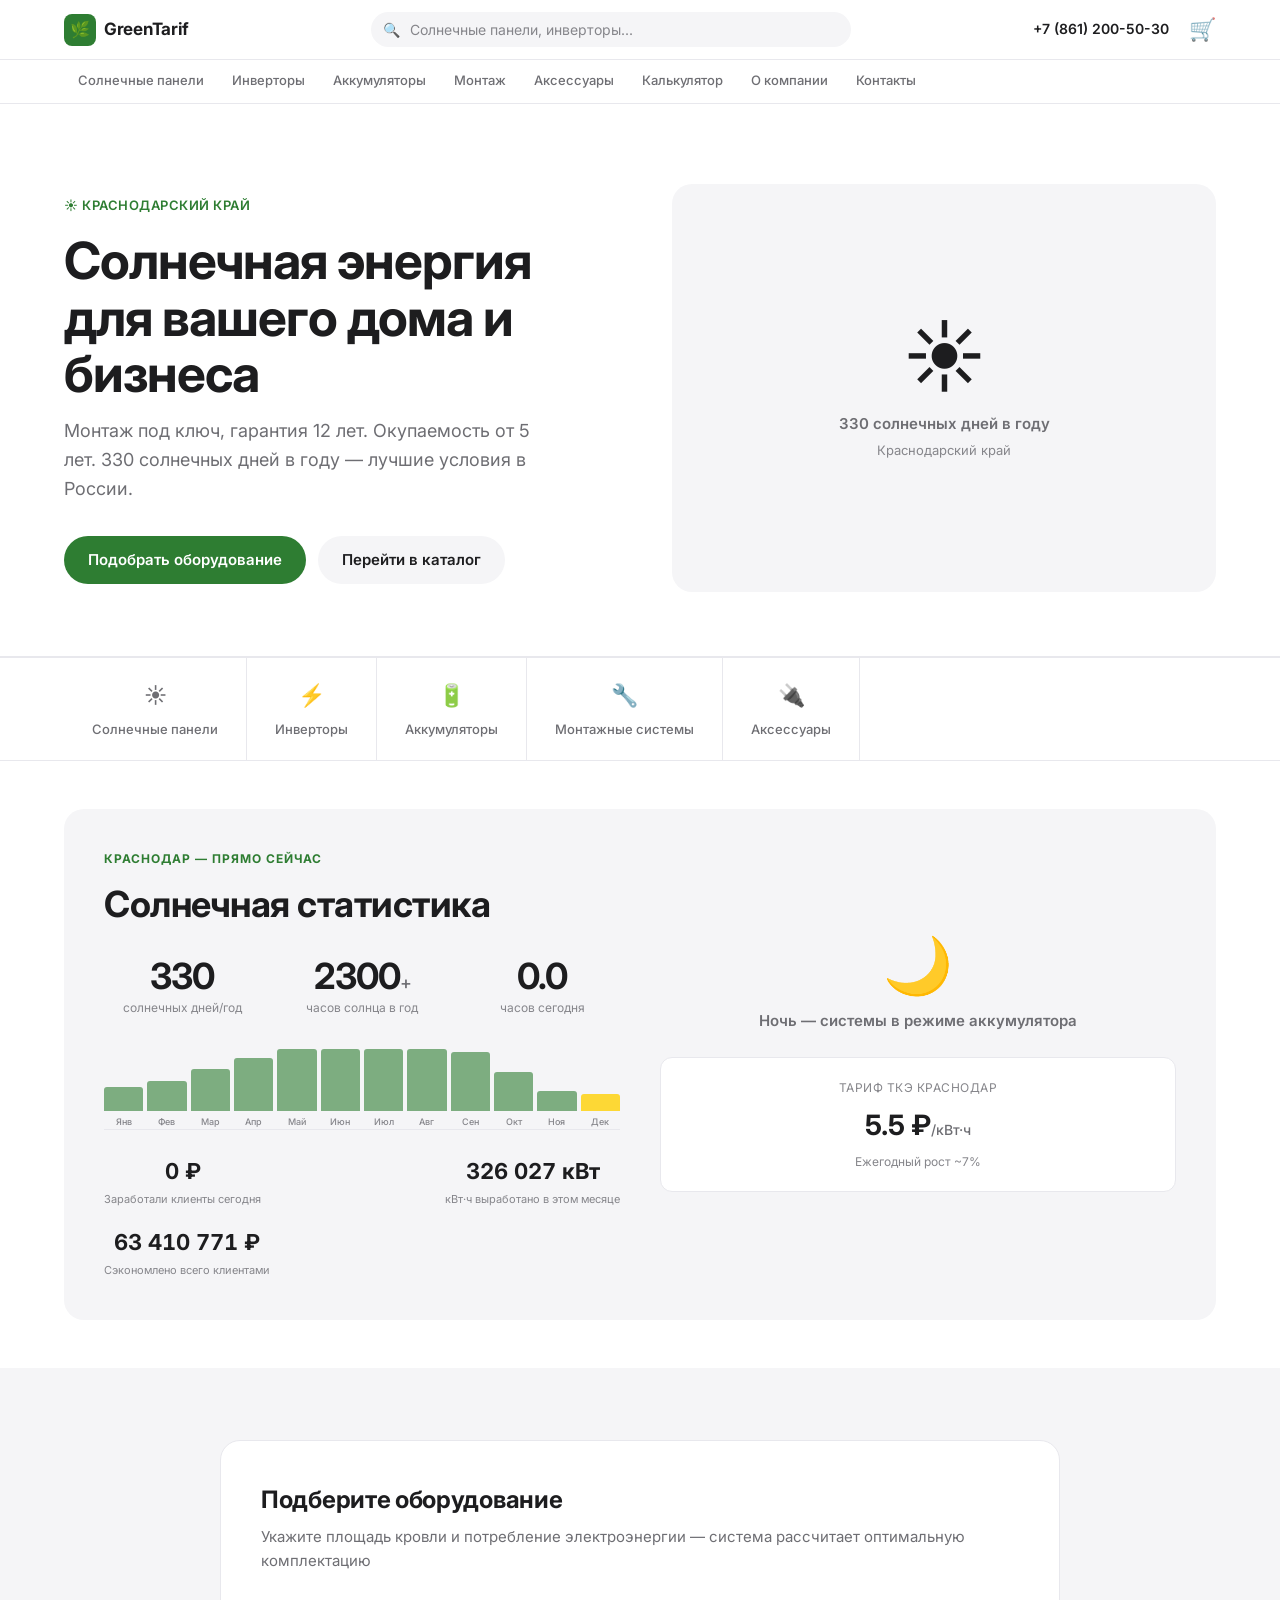
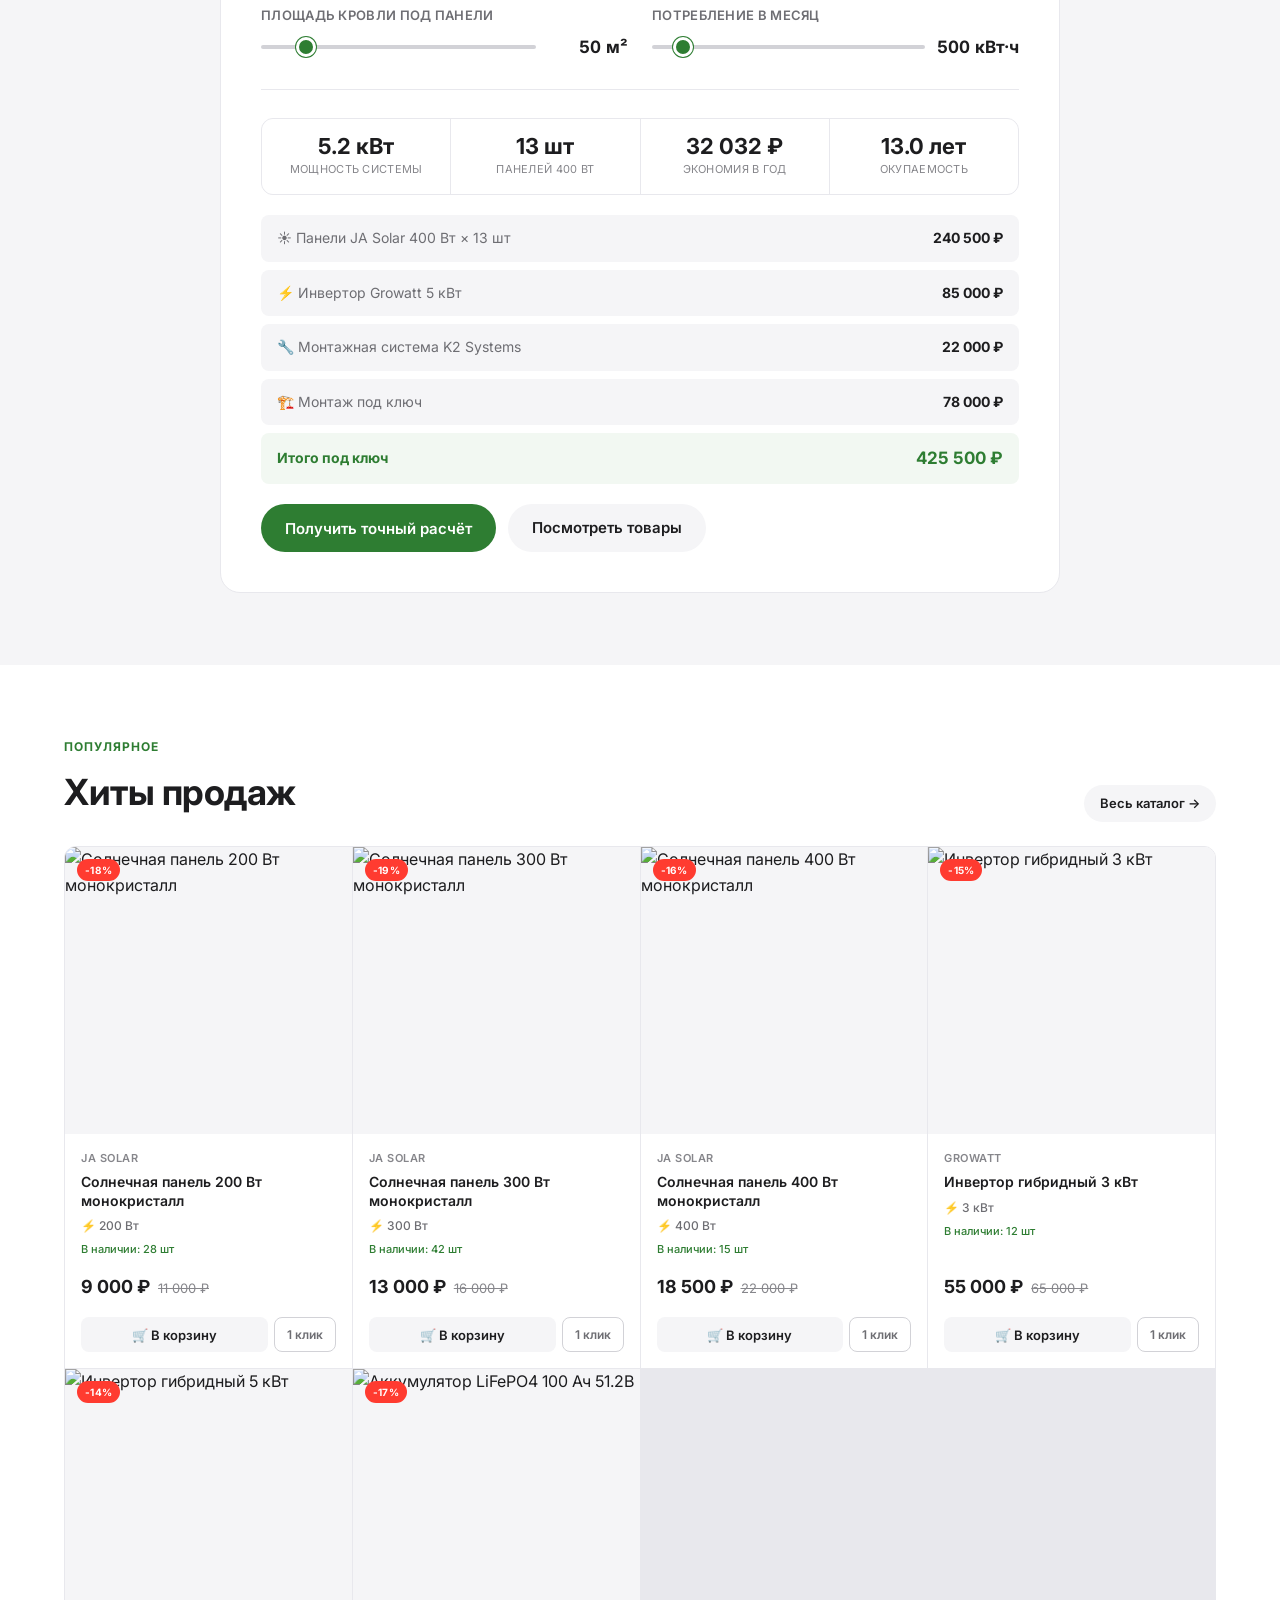
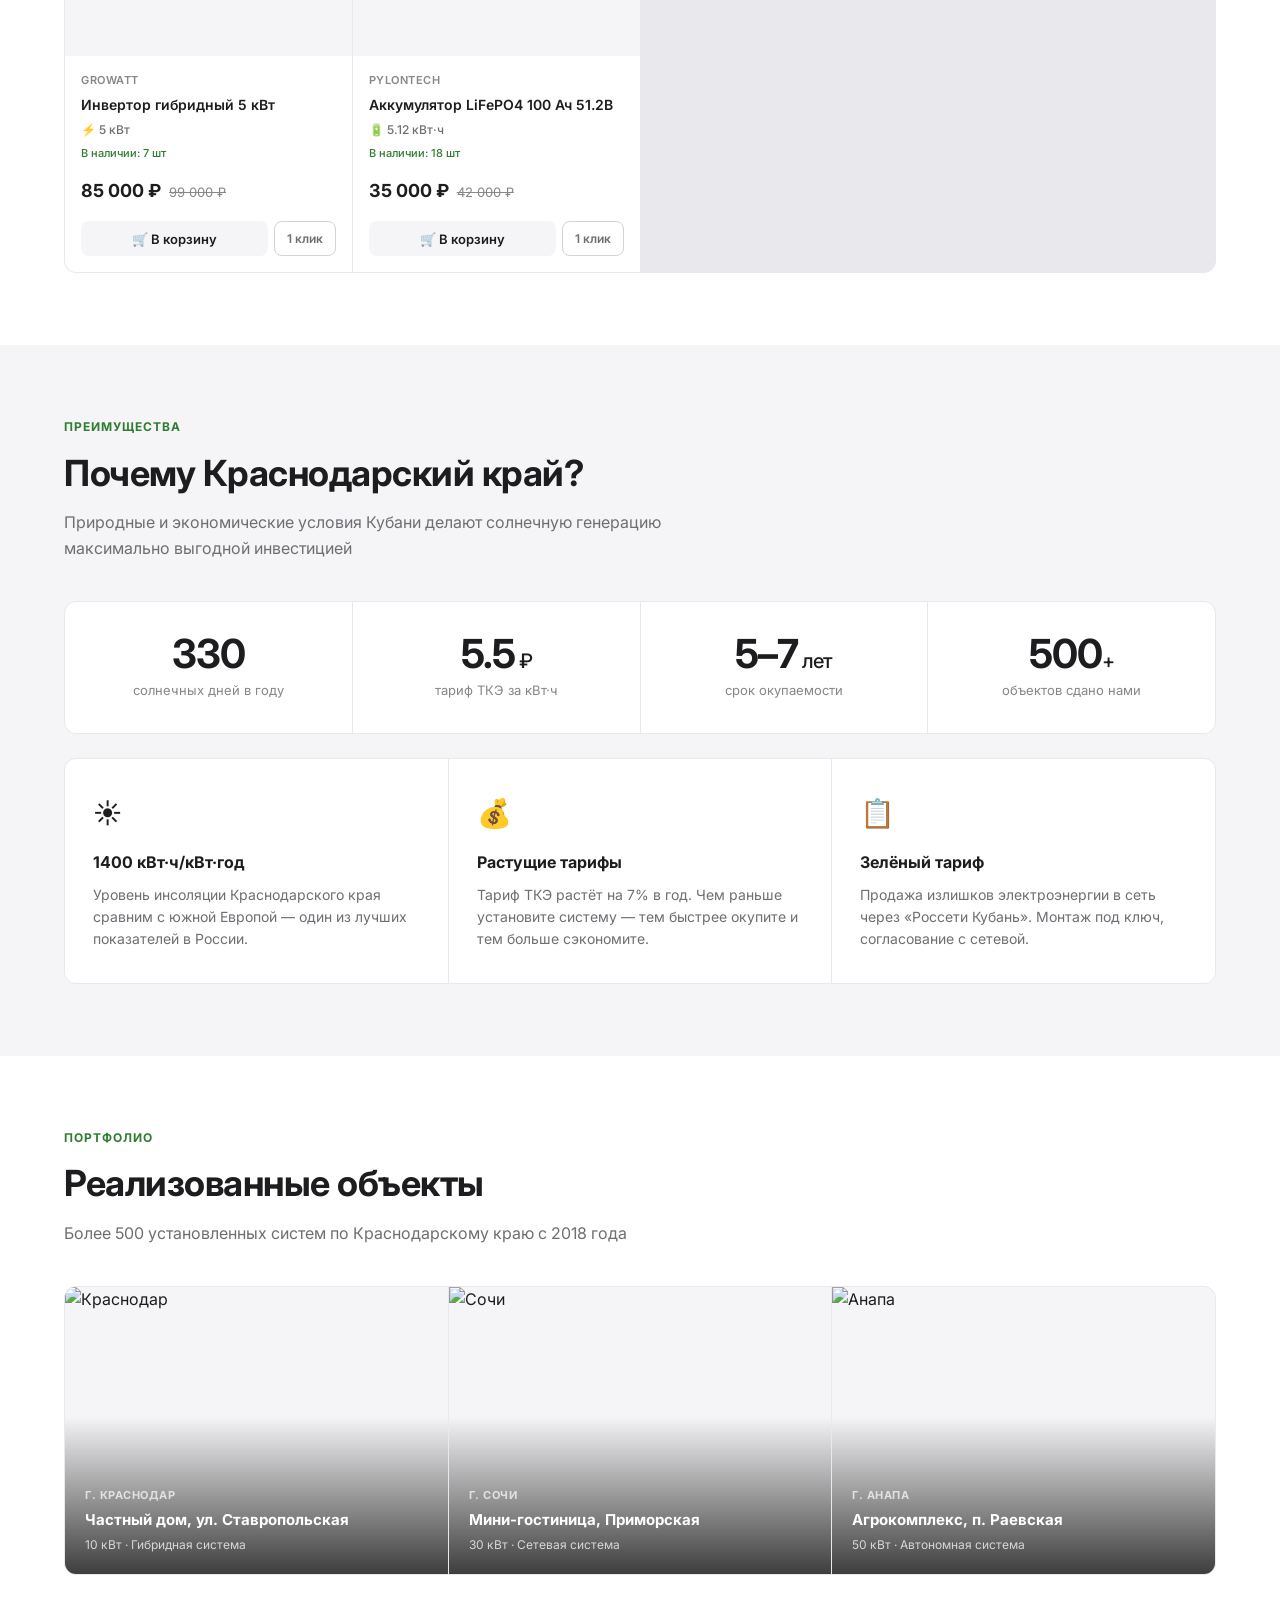
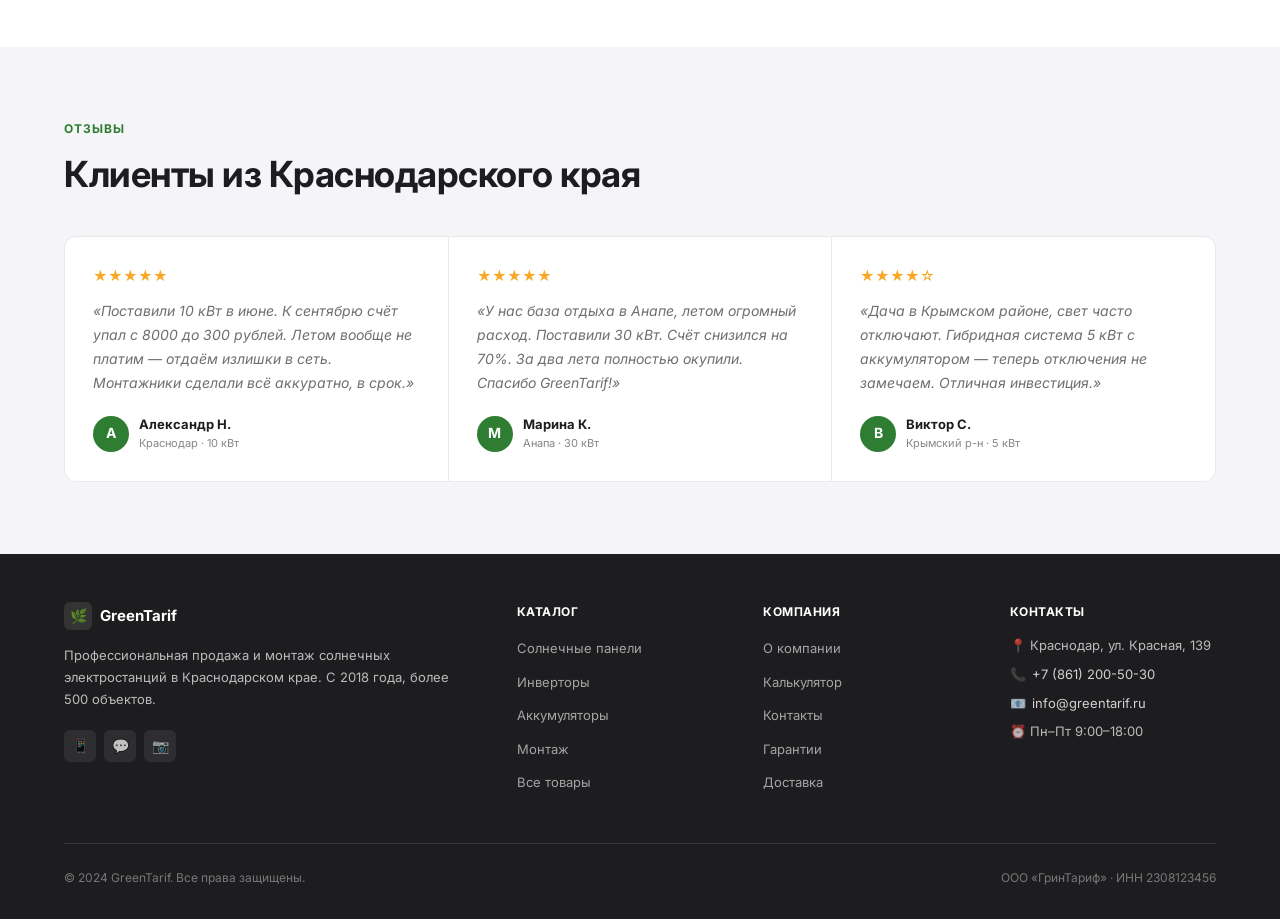
==== commit 7a9f1d28: "редизайн: Apple-minimal стиль - Новая цветовая палитра: белый/светло-серый (#F5F5F7, #1D1D1F), зелён" ====
--- a/index.html
+++ b/index.html
@@ -4,222 +4,262 @@
 <meta charset="UTF-8">
 <meta name="viewport" content="width=device-width, initial-scale=1.0">
 <title>GreenTarif — Солнечные панели в Краснодарском крае</title>
-<meta name="description" content="Продажа и монтаж солнечных панелей и инверторов в Краснодарском крае. Гарантия 12 лет. Окупаемость от 5 лет.">
+<meta name="description" content="Продажа и монтаж солнечных панелей, инверторов и аккумуляторов в Краснодарском крае. Гарантия 12 лет.">
 <link rel="stylesheet" href="css/style.css">
 </head>
 <body>
 
 <!-- ===================== HEADER ===================== -->
 <header class="header">
-  <div class="header-top">
-    <div class="container">
-      <div class="savings-ticker">
-        ☀️ Наши клиенты уже сэкономили:
-        <span class="savings-amount" id="savingsAmount">0 ₽</span>
-      </div>
-      <div style="display:flex;gap:16px;align-items:center">
-        <span>📍 Краснодар, Сочи, Новороссийск</span>
-        <span>⏰ Пн-Пт 9:00–18:00</span>
-      </div>
-    </div>
-  </div>
   <div class="header-main">
     <div class="container">
       <a href="index.html" class="logo">
-        <div class="logo-icon">🌿</div>
-        <div class="logo-text">
-          <strong>GreenTarif</strong>
-          <span>Солнечная энергия Кубани</span>
-        </div>
+        <div class="logo-mark">🌿</div>
+        <span class="logo-name">GreenTarif</span>
       </a>
-      <nav id="mainNav">
-        <a href="index.html">Главная</a>
-        <a href="catalog.html">Каталог</a>
-        <a href="calculator.html">Калькулятор</a>
-        <a href="about.html">О компании</a>
-        <a href="contacts.html">Контакты</a>
-      </nav>
-      <div class="header-actions">
-        <div class="phone-link">
-          <strong>+7 (861) 200-50-30</strong>
-          <span>Бесплатная консультация</span>
-        </div>
-        <button class="btn-callback" data-modal="callback">Заказать звонок</button>
-        <a href="cart.html" class="cart-btn">
-          🛒 <span>Корзина</span>
-          <span class="cart-count hidden" id="cartCount">0</span>
+      <div class="header-search">
+        <span class="header-search-icon">🔍</span>
+        <input type="search" id="headerSearch" placeholder="Солнечные панели, инверторы...">
+      </div>
+      <div class="header-right">
+        <a href="tel:+78612005030" class="header-phone">+7 (861) 200-50-30</a>
+        <a href="cart.html" class="header-cart">
+          🛒
+          <span class="cart-badge hidden" id="cartCount">0</span>
         </a>
         <button class="burger" id="burger">☰</button>
       </div>
     </div>
   </div>
+  <nav class="header-nav">
+    <div class="container">
+      <a href="catalog.html?cat=solar-panels">Солнечные панели</a>
+      <a href="catalog.html?cat=inverters">Инверторы</a>
+      <a href="catalog.html?cat=batteries">Аккумуляторы</a>
+      <a href="catalog.html?cat=mounting">Монтаж</a>
+      <a href="catalog.html?cat=accessories">Аксессуары</a>
+      <a href="calculator.html">Калькулятор</a>
+      <a href="about.html">О компании</a>
+      <a href="contacts.html">Контакты</a>
+    </div>
+  </nav>
 </header>
+
+<!-- Mobile nav -->
+<div class="mobile-nav" id="mobileNav">
+  <button class="mobile-nav-close" id="mobileNavClose">✕</button>
+  <div style="margin-top:48px">
+    <a href="catalog.html">Каталог</a>
+    <a href="catalog.html?cat=solar-panels">Солнечные панели</a>
+    <a href="catalog.html?cat=inverters">Инверторы</a>
+    <a href="catalog.html?cat=batteries">Аккумуляторы</a>
+    <a href="catalog.html?cat=mounting">Монтаж</a>
+    <a href="calculator.html">Калькулятор</a>
+    <a href="about.html">О компании</a>
+    <a href="contacts.html">Контакты</a>
+    <a href="tel:+78612005030" style="color:var(--green);font-weight:700">+7 (861) 200-50-30</a>
+  </div>
+</div>
 
 <!-- ===================== HERO ===================== -->
 <section class="hero">
   <div class="container">
     <div class="hero-content">
-      <div class="hero-badge">🌞 №1 в Краснодарском крае</div>
-      <h1>Солнечные панели для домов и <span>бизнеса Кубани</span></h1>
-      <p>Монтаж под ключ. Гарантия 12 лет. Окупаемость от 5 лет.<br>330 солнечных дней в году — пора зарабатывать на солнце!</p>
-      <div class="hero-stats">
-        <div class="hero-stat"><strong>330+</strong><span>Солнечных дней</span></div>
-        <div class="hero-stat"><strong>500+</strong><span>Объектов сдано</span></div>
-        <div class="hero-stat"><strong>12 лет</strong><span>Гарантия</span></div>
-        <div class="hero-stat"><strong>от 5 лет</strong><span>Окупаемость</span></div>
-      </div>
+      <div class="hero-eyebrow">☀️ Краснодарский край</div>
+      <h1>Солнечная энергия для вашего дома и бизнеса</h1>
+      <p>Монтаж под ключ, гарантия 12 лет. Окупаемость от 5 лет. 330 солнечных дней в году — лучшие условия в России.</p>
       <div class="hero-actions">
-        <a href="calculator.html" class="btn-primary">☀️ Рассчитать экономию</a>
-        <a href="catalog.html" class="btn-outline">📦 Перейти в каталог</a>
-      </div>
-    </div>
-    <div class="solar-hours-widget">
-      <div class="widget-title">🌍 Краснодар — прямо сейчас</div>
-      <div class="sun-animation">☀️</div>
-      <div class="solar-hours-big" id="solarHoursToday">0.0</div>
-      <div class="solar-hours-unit">солнечных часов сегодня</div>
-      <div class="solar-earned">
-        <div class="solar-earned-label">Наши клиенты заработали с утра:</div>
-        <div class="solar-earned-amount" id="solarEarnedToday">0 ₽</div>
-      </div>
-      <div class="solar-clients">Расчёт по 50 установленным системам в КК</div>
+        <a href="#selector" class="btn btn-primary">Подобрать оборудование</a>
+        <a href="catalog.html" class="btn btn-secondary">Перейти в каталог</a>
+      </div>
+    </div>
+    <div class="hero-visual">
+      <div class="hero-visual-inner">
+        <div style="font-size:80px;line-height:1">☀️</div>
+        <div style="margin-top:16px;font-size:15px;font-weight:600;color:var(--text-2)">330 солнечных дней в году</div>
+        <div style="font-size:13px;color:var(--text-3);margin-top:4px">Краснодарский край</div>
+      </div>
     </div>
   </div>
 </section>
 
-<!-- ===================== MINI CALCULATOR ===================== -->
-<section class="calc-section">
-  <div class="container">
-    <div class="calc-card">
-      <h2>⚡ Быстрый расчёт экономии</h2>
-      <p>Введите два параметра — получите результат мгновенно</p>
-      <form id="miniCalcForm">
-        <div class="calc-inputs">
-          <div class="form-group">
-            <label for="monthlyBill">Ваш счёт за электричество (₽/мес)</label>
-            <input type="number" id="monthlyBill" name="monthlyBill" placeholder="5000" min="100" max="500000">
-          </div>
-          <div class="form-group">
-            <label for="objectType">Тип объекта</label>
-            <select id="objectType" name="objectType">
-              <option value="house">🏠 Частный дом</option>
-              <option value="dacha">🌳 Дача / коттедж</option>
-              <option value="business">🏭 Бизнес / производство</option>
-            </select>
-          </div>
-          <button type="submit" class="btn-primary" style="white-space:nowrap;height:fit-content;padding:13px 20px">Рассчитать →</button>
-        </div>
-      </form>
-      <div class="calc-result" id="miniCalcResult">
-        <div class="calc-result-grid">
-          <div class="calc-result-item">
-            <div class="calc-result-value" id="resSaving">—</div>
-            <div class="calc-result-label">💰 Экономия в год</div>
-          </div>
-          <div class="calc-result-item">
-            <div class="calc-result-value" id="resPayback">—</div>
-            <div class="calc-result-label">📅 Окупаемость</div>
-          </div>
-          <div class="calc-result-item">
-            <div class="calc-result-value" id="resPower">—</div>
-            <div class="calc-result-label">⚡ Мощность системы</div>
-          </div>
-        </div>
-        <div style="text-align:center">
-          <button class="btn-primary" data-modal="calcLead" style="font-size:15px;padding:14px 32px">
-            📋 Получить бесплатный расчёт под ключ
-          </button>
-          <p style="font-size:12px;color:var(--text-muted);margin-top:8px">Менеджер свяжется с вами в течение 30 минут</p>
+<!-- ===================== CATEGORIES ===================== -->
+<div class="categories-strip">
+  <div class="container">
+    <a href="catalog.html?cat=solar-panels" class="cat-chip">
+      <span class="cat-chip-icon">☀️</span>
+      Солнечные панели
+    </a>
+    <a href="catalog.html?cat=inverters" class="cat-chip">
+      <span class="cat-chip-icon">⚡</span>
+      Инверторы
+    </a>
+    <a href="catalog.html?cat=batteries" class="cat-chip">
+      <span class="cat-chip-icon">🔋</span>
+      Аккумуляторы
+    </a>
+    <a href="catalog.html?cat=mounting" class="cat-chip">
+      <span class="cat-chip-icon">🔧</span>
+      Монтажные системы
+    </a>
+    <a href="catalog.html?cat=accessories" class="cat-chip">
+      <span class="cat-chip-icon">🔌</span>
+      Аксессуары
+    </a>
+  </div>
+</div>
+
+<!-- ===================== SOLAR DAYS WIDGET ===================== -->
+<section class="tight">
+  <div class="container">
+    <div class="solar-widget">
+      <div>
+        <div class="section-label">Краснодар — прямо сейчас</div>
+        <h2 class="section-title" style="margin-bottom:24px">Солнечная статистика</h2>
+        <div class="solar-stats">
+          <div class="solar-stat">
+            <div class="solar-stat-value">330</div>
+            <div class="solar-stat-label">солнечных дней/год</div>
+          </div>
+          <div class="solar-stat">
+            <div class="solar-stat-value">2300<span>+</span></div>
+            <div class="solar-stat-label">часов солнца в год</div>
+          </div>
+          <div class="solar-stat">
+            <div class="solar-stat-value" id="todayHours">—</div>
+            <div class="solar-stat-label">часов сегодня</div>
+          </div>
+        </div>
+        <!-- Monthly bar chart -->
+        <div class="solar-bar-chart" id="solarBarChart"></div>
+        <div class="solar-today">
+          <div class="solar-today-item">
+            <div class="solar-today-val" id="solarEarnedToday">—</div>
+            <div class="solar-today-label">Заработали клиенты сегодня</div>
+          </div>
+          <div class="solar-today-item">
+            <div class="solar-today-val" id="solarMonthKwh">—</div>
+            <div class="solar-today-label">кВт·ч выработано в этом месяце</div>
+          </div>
+          <div class="solar-today-item">
+            <div class="solar-today-val" id="solarSavedTotal">—</div>
+            <div class="solar-today-label">Сэкономлено всего клиентами</div>
+          </div>
+        </div>
+      </div>
+      <div style="text-align:center">
+        <div class="solar-sun" id="solarSun">☀️</div>
+        <div style="margin-top:16px;font-size:15px;font-weight:600;color:var(--text-2)" id="solarPhrase">Загрузка...</div>
+        <div style="margin-top:24px;padding:20px;background:var(--bg);border-radius:var(--radius);border:1px solid var(--border-light)">
+          <div style="font-size:12px;color:var(--text-3);margin-bottom:6px;text-transform:uppercase;letter-spacing:0.5px">Тариф ТКЭ Краснодар</div>
+          <div style="font-size:28px;font-weight:700">5.5 ₽<span style="font-size:14px;font-weight:500;color:var(--text-2)">/кВт·ч</span></div>
+          <div style="font-size:12px;color:var(--text-3);margin-top:4px">Ежегодный рост ~7%</div>
         </div>
       </div>
     </div>
   </div>
 </section>
 
-<!-- ===================== CATEGORIES ===================== -->
-<section style="padding-top:0">
-  <div class="container">
-    <h2 class="section-title">Категории товаров</h2>
-    <p class="section-subtitle">Всё для солнечной электростанции под ключ</p>
-    <div class="categories-grid">
-      <a href="catalog.html?cat=solar-panels" class="category-card">
-        <span class="category-icon">☀️</span>
-        <div class="category-name">Солнечные панели</div>
-        <div class="category-count">5 моделей</div>
-      </a>
-      <a href="catalog.html?cat=inverters" class="category-card">
-        <span class="category-icon">⚡</span>
-        <div class="category-name">Инверторы</div>
-        <div class="category-count">4 модели</div>
-      </a>
-      <a href="catalog.html?cat=batteries" class="category-card">
-        <span class="category-icon">🔋</span>
-        <div class="category-name">Аккумуляторы</div>
-        <div class="category-count">2 модели</div>
-      </a>
-      <a href="catalog.html?cat=mounting" class="category-card">
-        <span class="category-icon">🔧</span>
-        <div class="category-name">Монтажные системы</div>
-        <div class="category-count">1 комплект</div>
-      </a>
-      <a href="catalog.html?cat=accessories" class="category-card">
-        <span class="category-icon">🔌</span>
-        <div class="category-name">Аксессуары</div>
-        <div class="category-count">Кабели и разъёмы</div>
-      </a>
+<!-- ===================== EQUIPMENT SELECTOR ===================== -->
+<section class="selector-section" id="selector">
+  <div class="container">
+    <div class="selector-card">
+      <h2>Подберите оборудование</h2>
+      <p>Укажите площадь кровли и потребление электроэнергии — система рассчитает оптимальную комплектацию</p>
+
+      <div class="selector-inputs">
+        <div class="range-group">
+          <label>Площадь кровли под панели</label>
+          <div class="range-row">
+            <input type="range" id="roofArea" min="10" max="300" value="50" step="5">
+            <span class="range-val"><span id="roofAreaVal">50</span> м²</span>
+          </div>
+        </div>
+        <div class="range-group">
+          <label>Потребление в месяц</label>
+          <div class="range-row">
+            <input type="range" id="energyConsump" min="100" max="5000" value="500" step="50">
+            <span class="range-val"><span id="energyConsumpVal">500</span> кВт·ч</span>
+          </div>
+        </div>
+      </div>
+
+      <div class="selector-result visible" id="selectorResult">
+        <div class="selector-result-grid">
+          <div class="selector-result-item">
+            <div class="selector-result-val" id="srPower">—</div>
+            <div class="selector-result-label">Мощность системы</div>
+          </div>
+          <div class="selector-result-item">
+            <div class="selector-result-val" id="srPanels">—</div>
+            <div class="selector-result-label">Панелей 400 Вт</div>
+          </div>
+          <div class="selector-result-item">
+            <div class="selector-result-val" id="srSaving">—</div>
+            <div class="selector-result-label">Экономия в год</div>
+          </div>
+          <div class="selector-result-item">
+            <div class="selector-result-val" id="srPayback">—</div>
+            <div class="selector-result-label">Окупаемость</div>
+          </div>
+        </div>
+
+        <div class="selector-equipment" id="selectorEquipment"></div>
+
+        <div style="display:flex;gap:12px;flex-wrap:wrap">
+          <button class="btn btn-primary" data-modal="calcLead">Получить точный расчёт</button>
+          <a href="catalog.html" class="btn btn-secondary">Посмотреть товары</a>
+        </div>
+      </div>
     </div>
   </div>
 </section>
 
 <!-- ===================== HITS ===================== -->
-<section style="background:var(--bg)">
-  <div class="container">
-    <h2 class="section-title">🔥 Хиты продаж</h2>
-    <p class="section-subtitle">Самые популярные решения для Краснодарского края</p>
+<section>
+  <div class="container">
+    <div style="display:flex;justify-content:space-between;align-items:flex-end;margin-bottom:24px;flex-wrap:wrap;gap:12px">
+      <div>
+        <div class="section-label">Популярное</div>
+        <h2 class="section-title" style="margin-bottom:0">Хиты продаж</h2>
+      </div>
+      <a href="catalog.html" class="btn btn-secondary btn-sm">Весь каталог →</a>
+    </div>
     <div class="products-grid" id="hitsGrid">
-      <div style="text-align:center;padding:40px;color:var(--text-muted)">Загрузка...</div>
-    </div>
-    <div style="text-align:center;margin-top:32px">
-      <a href="catalog.html" class="btn-green" style="padding:14px 36px;font-size:15px">Весь каталог →</a>
+      <div style="grid-column:1/-1;text-align:center;padding:48px;color:var(--text-3)">Загрузка...</div>
     </div>
   </div>
 </section>
 
-<!-- ===================== WHY KRASNODAR ===================== -->
-<section class="why-section">
-  <div class="container">
-    <h2 class="section-title">🌞 Почему Краснодарский край — идеальное место для солнечной энергии?</h2>
-    <p class="section-subtitle">Природные условия Кубани делают солнечную генерацию максимально выгодной</p>
-    <div class="why-grid">
-      <div class="why-card">
-        <div class="why-icon">☀️</div>
-        <div class="why-title">330 солнечных дней в году</div>
-        <div class="why-text">Краснодарский край — один из самых солнечных регионов России. Уровень инсоляции 1400 кВт·ч/кВт в год сравним с южной Европой.</div>
-      </div>
-      <div class="why-card">
-        <div class="why-icon">💰</div>
-        <div class="why-title">Высокие тарифы ТКЭ</div>
-        <div class="why-text">Тарифы на электроэнергию в КК: 5.5 ₽/кВт·ч для населения и 8-12 ₽/кВт·ч для бизнеса. Срок окупаемости солнечной СЭС — 5-7 лет.</div>
-      </div>
-      <div class="why-card">
-        <div class="why-icon">📋</div>
-        <div class="why-title">Льготы и субсидии</div>
-        <div class="why-text">Программы поддержки возобновляемой энергетики КК. Возможность продажи излишков в сеть по зелёному тарифу через «Россети Кубань».</div>
-      </div>
-      <div class="why-card">
-        <div class="why-icon">🌡️</div>
-        <div class="why-title">Мягкий климат</div>
-        <div class="why-text">Умеренная зима без сильных морозов увеличивает выработку в холодное время — панели не теряют эффективность при низких температурах.</div>
-      </div>
-      <div class="why-card">
-        <div class="why-icon">🏗️</div>
-        <div class="why-title">Монтаж под ключ в КК</div>
-        <div class="why-text">Наша бригада работает по всему Краснодарскому краю: Краснодар, Сочи, Анапа, Новороссийск, Армавир, Майкоп. Сдача в течение 1-3 дней.</div>
-      </div>
-      <div class="why-card">
-        <div class="why-icon">🌿</div>
-        <div class="why-title">Экология и имидж</div>
-        <div class="why-text">Сокращение выброса CO₂ на 3-5 тонн в год. Для бизнеса — зелёный имидж и соответствие ESG-критериям для партнёров и банков.</div>
+<!-- ===================== WHY ===================== -->
+<section class="alt">
+  <div class="container">
+    <div class="section-label">Преимущества</div>
+    <h2 class="section-title">Почему Краснодарский край?</h2>
+    <p class="section-sub">Природные и экономические условия Кубани делают солнечную генерацию максимально выгодной инвестицией</p>
+
+    <div class="stats-grid" style="margin-bottom:24px">
+      <div class="stat-card"><div class="stat-value">330</div><div class="stat-label">солнечных дней в году</div></div>
+      <div class="stat-card"><div class="stat-value">5.5<small> ₽</small></div><div class="stat-label">тариф ТКЭ за кВт·ч</div></div>
+      <div class="stat-card"><div class="stat-value">5–7<small> лет</small></div><div class="stat-label">срок окупаемости</div></div>
+      <div class="stat-card"><div class="stat-value">500<small>+</small></div><div class="stat-label">объектов сдано нами</div></div>
+    </div>
+
+    <div class="features-grid">
+      <div class="feature-card">
+        <div class="feature-icon">☀️</div>
+        <div class="feature-title">1400 кВт·ч/кВт·год</div>
+        <div class="feature-text">Уровень инсоляции Краснодарского края сравним с южной Европой — один из лучших показателей в России.</div>
+      </div>
+      <div class="feature-card">
+        <div class="feature-icon">💰</div>
+        <div class="feature-title">Растущие тарифы</div>
+        <div class="feature-text">Тариф ТКЭ растёт на 7% в год. Чем раньше установите систему — тем быстрее окупите и тем больше сэкономите.</div>
+      </div>
+      <div class="feature-card">
+        <div class="feature-icon">📋</div>
+        <div class="feature-title">Зелёный тариф</div>
+        <div class="feature-text">Продажа излишков электроэнергии в сеть через «Россети Кубань». Монтаж под ключ, согласование с сетевой.</div>
       </div>
     </div>
   </div>
@@ -228,31 +268,32 @@
 <!-- ===================== PROJECTS ===================== -->
 <section>
   <div class="container">
-    <h2 class="section-title">🏗️ Наши реализованные объекты</h2>
-    <p class="section-subtitle">Более 500 установленных систем по Краснодарскому краю</p>
+    <div class="section-label">Портфолио</div>
+    <h2 class="section-title">Реализованные объекты</h2>
+    <p class="section-sub">Более 500 установленных систем по Краснодарскому краю с 2018 года</p>
     <div class="projects-grid">
       <div class="project-card">
-        <img class="project-img" src="https://placehold.co/600x450/2E7D32/white?text=Частный+дом+Краснодар" alt="Краснодар">
+        <img class="project-img" src="https://placehold.co/600x450/E8F5E9/2E7D32?text=Краснодар+10+кВт" alt="Краснодар">
         <div class="project-overlay">
           <div class="project-city">г. Краснодар</div>
           <div class="project-name">Частный дом, ул. Ставропольская</div>
-          <div class="project-power">⚡ 10 кВт • Гибридная система</div>
+          <div class="project-power">10 кВт · Гибридная система</div>
         </div>
       </div>
       <div class="project-card">
-        <img class="project-img" src="https://placehold.co/600x450/1B5E20/white?text=Гостиница+Сочи" alt="Сочи">
+        <img class="project-img" src="https://placehold.co/600x450/E8F5E9/1B5E20?text=Сочи+30+кВт" alt="Сочи">
         <div class="project-overlay">
           <div class="project-city">г. Сочи</div>
-          <div class="project-name">Мини-гостиница, ул. Приморская</div>
-          <div class="project-power">⚡ 30 кВт • Сетевая система</div>
+          <div class="project-name">Мини-гостиница, Приморская</div>
+          <div class="project-power">30 кВт · Сетевая система</div>
         </div>
       </div>
       <div class="project-card">
-        <img class="project-img" src="https://placehold.co/600x450/388E3C/white?text=Агрокомплекс+Анапа" alt="Анапа">
+        <img class="project-img" src="https://placehold.co/600x450/E8F5E9/388E3C?text=Анапа+50+кВт" alt="Анапа">
         <div class="project-overlay">
           <div class="project-city">г. Анапа</div>
-          <div class="project-name">Агрокомплекс, поместье «Раевское»</div>
-          <div class="project-power">⚡ 50 кВт • Автономная система</div>
+          <div class="project-name">Агрокомплекс, п. Раевская</div>
+          <div class="project-power">50 кВт · Автономная система</div>
         </div>
       </div>
     </div>
@@ -260,42 +301,33 @@
 </section>
 
 <!-- ===================== REVIEWS ===================== -->
-<section style="background:var(--bg)">
-  <div class="container">
-    <h2 class="section-title">💬 Отзывы клиентов из КК</h2>
-    <p class="section-subtitle">Реальные истории экономии от наших клиентов</p>
-    <div class="reviews-grid">
+<section class="alt">
+  <div class="container">
+    <div class="section-label">Отзывы</div>
+    <h2 class="section-title">Клиенты из Краснодарского края</h2>
+    <div class="reviews-grid" style="margin-top:32px">
       <div class="review-card">
         <div class="review-stars">★★★★★</div>
-        <div class="review-text">«Поставили систему 10 кВт в июне. К сентябрю счёт за свет упал с 8000 до 300 рублей. Летом вообще не платим — даже излишки отдаём в сеть. Монтажники приехали в срок, сделали всё аккуратно. Рекомендую!»</div>
+        <div class="review-text">«Поставили 10 кВт в июне. К сентябрю счёт упал с 8000 до 300 рублей. Летом вообще не платим — отдаём излишки в сеть. Монтажники сделали всё аккуратно, в срок.»</div>
         <div class="review-author">
           <div class="review-avatar">А</div>
-          <div>
-            <div class="review-name">Александр Н.</div>
-            <div class="review-city">г. Краснодар • Система 10 кВт</div>
-          </div>
+          <div><div class="review-name">Александр Н.</div><div class="review-city">Краснодар · 10 кВт</div></div>
         </div>
       </div>
       <div class="review-card">
         <div class="review-stars">★★★★★</div>
-        <div class="review-text">«У нас база отдыха в Анапе. Летом расход электричества огромный — кондиционеры, насосы. Поставили 30 кВт. Счёт снизился на 70%. За два лета полностью окупили вложения. Спасибо GreenTarif!»</div>
+        <div class="review-text">«У нас база отдыха в Анапе, летом огромный расход. Поставили 30 кВт. Счёт снизился на 70%. За два лета полностью окупили. Спасибо GreenTarif!»</div>
         <div class="review-author">
           <div class="review-avatar">М</div>
-          <div>
-            <div class="review-name">Марина К.</div>
-            <div class="review-city">г. Анапа • Система 30 кВт</div>
-          </div>
+          <div><div class="review-name">Марина К.</div><div class="review-city">Анапа · 30 кВт</div></div>
         </div>
       </div>
       <div class="review-card">
         <div class="review-stars">★★★★☆</div>
-        <div class="review-text">«Дача в Крымском районе, свет часто отключают. Взяли гибридную систему 5 кВт с аккумулятором. Теперь отключения нас не касаются. Зимой немного меньше отдача, но летом с запасом. Отличная инвестиция.»</div>
+        <div class="review-text">«Дача в Крымском районе, свет часто отключают. Гибридная система 5 кВт с аккумулятором — теперь отключения не замечаем. Отличная инвестиция.»</div>
         <div class="review-author">
           <div class="review-avatar">В</div>
-          <div>
-            <div class="review-name">Виктор С.</div>
-            <div class="review-city">Крымский р-н • Система 5 кВт</div>
-          </div>
+          <div><div class="review-name">Виктор С.</div><div class="review-city">Крымский р-н · 5 кВт</div></div>
         </div>
       </div>
     </div>
@@ -308,15 +340,14 @@
     <div class="footer-grid">
       <div>
         <a href="index.html" class="footer-logo">
-          <div class="footer-logo-icon">🌿</div>
-          <div class="footer-logo-text"><strong>GreenTarif</strong></div>
+          <div class="footer-logo-mark">🌿</div>
+          <span class="footer-logo-name">GreenTarif</span>
         </a>
-        <p class="footer-desc">Профессиональная продажа и монтаж солнечных электростанций в Краснодарском крае. Работаем с 2018 года, более 500 объектов.</p>
+        <p class="footer-desc">Профессиональная продажа и монтаж солнечных электростанций в Краснодарском крае. С 2018 года, более 500 объектов.</p>
         <div class="footer-social">
-          <a href="#" class="social-btn">📱</a>
-          <a href="#" class="social-btn">💬</a>
-          <a href="#" class="social-btn">📷</a>
-          <a href="#" class="social-btn">🎬</a>
+          <a href="#" class="social-link">📱</a>
+          <a href="#" class="social-link">💬</a>
+          <a href="#" class="social-link">📷</a>
         </div>
       </div>
       <div class="footer-col">
@@ -341,16 +372,15 @@
       </div>
       <div class="footer-col">
         <h4>Контакты</h4>
-        <div class="footer-contact">📍 г. Краснодар, ул. Красная, 139</div>
+        <div class="footer-contact">📍 Краснодар, ул. Красная, 139</div>
         <div class="footer-contact">📞 <a href="tel:+78612005030">+7 (861) 200-50-30</a></div>
         <div class="footer-contact">📧 <a href="mailto:info@greentarif.ru">info@greentarif.ru</a></div>
-        <div class="footer-contact">⏰ Пн-Пт: 9:00–18:00</div>
-        <div class="footer-contact">⏰ Сб: 10:00–16:00</div>
+        <div class="footer-contact">⏰ Пн–Пт 9:00–18:00</div>
       </div>
     </div>
     <div class="footer-bottom">
       <span>© 2024 GreenTarif. Все права защищены.</span>
-      <span>ИНН 2308123456 • ООО «ГринТариф»</span>
+      <span>ООО «ГринТариф» · ИНН 2308123456</span>
     </div>
   </div>
 </footer>
@@ -360,34 +390,16 @@
   <div class="modal">
     <button class="modal-close">✕</button>
     <div class="modal-form">
-      <h3>📞 Заказать обратный звонок</h3>
-      <p>Наш менеджер перезвонит вам в течение 15 минут</p>
+      <h3>Заказать звонок</h3>
+      <p>Перезвоним в течение 15 минут</p>
       <form id="callbackForm">
-        <div class="form-group">
-          <label>Ваше имя</label>
-          <input type="text" name="name" placeholder="Иван Иванов" required>
-        </div>
-        <div class="form-group">
-          <label>Телефон</label>
-          <input type="tel" name="phone" placeholder="+7 (918) 123-45-67" required>
-        </div>
-        <div class="form-group">
-          <label>Удобное время</label>
-          <select name="time">
-            <option value="Любое">Любое</option>
-            <option value="9:00-12:00">9:00–12:00</option>
-            <option value="12:00-15:00">12:00–15:00</option>
-            <option value="15:00-18:00">15:00–18:00</option>
-          </select>
-        </div>
+        <div class="form-group"><label>Имя</label><input type="text" name="name" required placeholder="Иван Иванов"></div>
+        <div class="form-group"><label>Телефон</label><input type="tel" name="phone" required placeholder="+7 (918) 123-45-67"></div>
+        <div class="form-group"><label>Удобное время</label><select name="time"><option>Любое</option><option>9:00–12:00</option><option>12:00–15:00</option><option>15:00–18:00</option></select></div>
         <button type="submit" class="btn-submit">Заказать звонок</button>
       </form>
     </div>
-    <div class="modal-success hidden">
-      <div class="success-icon">✅</div>
-      <h3>Заявка принята!</h3>
-      <p>Перезвоним в течение 15 минут</p>
-    </div>
+    <div class="modal-success hidden"><div class="success-icon">✅</div><h3>Заявка принята!</h3><p>Перезвоним в течение 15 минут</p></div>
   </div>
 </div>
 
@@ -395,25 +407,15 @@
   <div class="modal">
     <button class="modal-close">✕</button>
     <div class="modal-form">
-      <h3>☀️ Получить расчёт под ключ</h3>
-      <p>Наш инженер подготовит точный расчёт с учётом вашего объекта и расположения</p>
+      <h3>Получить точный расчёт</h3>
+      <p>Инженер подготовит коммерческое предложение под ваш объект</p>
       <form id="calcLeadForm">
-        <div class="form-group">
-          <label>Ваше имя</label>
-          <input type="text" name="name" placeholder="Иван Иванов" required>
-        </div>
-        <div class="form-group">
-          <label>Телефон</label>
-          <input type="tel" name="phone" placeholder="+7 (918) 123-45-67" required>
-        </div>
-        <button type="submit" class="btn-submit">Получить бесплатный расчёт</button>
+        <div class="form-group"><label>Имя</label><input type="text" name="name" required placeholder="Иван Иванов"></div>
+        <div class="form-group"><label>Телефон</label><input type="tel" name="phone" required placeholder="+7 (918) 123-45-67"></div>
+        <button type="submit" class="btn-submit">Отправить заявку</button>
       </form>
     </div>
-    <div class="modal-success hidden">
-      <div class="success-icon">✅</div>
-      <h3>Заявка отправлена!</h3>
-      <p>Инженер свяжется с вами в течение 30 минут</p>
-    </div>
+    <div class="modal-success hidden"><div class="success-icon">✅</div><h3>Заявка отправлена!</h3><p>Инженер свяжется в течение 30 минут</p></div>
   </div>
 </div>
 
@@ -421,26 +423,16 @@
   <div class="modal">
     <button class="modal-close">✕</button>
     <div class="modal-form">
-      <h3>⚡ Купить в 1 клик</h3>
-      <p id="quickBuyProductName" style="font-weight:700;color:var(--green-dark);margin-bottom:16px"></p>
+      <h3>Купить в 1 клик</h3>
+      <p id="quickBuyProductName" style="font-weight:700;color:var(--green);margin-bottom:16px"></p>
       <form id="quickBuyForm">
         <input type="hidden" name="article" id="quickBuyArticle">
-        <div class="form-group">
-          <label>Ваше имя</label>
-          <input type="text" name="name" placeholder="Иван Иванов" required>
-        </div>
-        <div class="form-group">
-          <label>Телефон</label>
-          <input type="tel" name="phone" placeholder="+7 (918) 123-45-67" required>
-        </div>
+        <div class="form-group"><label>Имя</label><input type="text" name="name" required placeholder="Иван Иванов"></div>
+        <div class="form-group"><label>Телефон</label><input type="tel" name="phone" required placeholder="+7 (918) 123-45-67"></div>
         <button type="submit" class="btn-submit">Оформить заказ</button>
       </form>
     </div>
-    <div class="modal-success hidden">
-      <div class="success-icon">✅</div>
-      <h3>Заказ принят!</h3>
-      <p>Менеджер свяжется с вами в течение 30 минут</p>
-    </div>
+    <div class="modal-success hidden"><div class="success-icon">✅</div><h3>Заказ принят!</h3><p>Менеджер свяжется в течение 30 минут</p></div>
   </div>
 </div>
 
@@ -450,14 +442,175 @@
 <script src="js/cart.js"></script>
 <script src="js/main.js"></script>
 <script>
+// ---- Solar Days Widget ----
+(function initSolarWidget() {
+  const monthNames = ['Янв','Фев','Мар','Апр','Май','Июн','Июл','Авг','Сен','Окт','Ноя','Дек'];
+  // Avg sunshine hours per month in Krasnodar
+  const sunHours = [92, 118, 165, 210, 266, 290, 320, 306, 234, 155, 80, 68];
+  // Peak solar hours per month (for energy calc)
+  const peakHours = [3.0, 3.8, 4.8, 5.5, 6.2, 6.8, 7.0, 6.5, 5.2, 4.0, 2.8, 2.5];
+
+  const now = new Date();
+  const month = now.getMonth();
+  const hour = now.getHours() + now.getMinutes() / 60;
+  const dayOfYear = Math.floor((now - new Date(now.getFullYear(), 0, 0)) / 86400000);
+
+  // Sunrise/sunset approximation for Krasnodar (45°N)
+  const daylight = [8.5, 9.8, 11.5, 13.5, 15.2, 15.8, 15.5, 14.0, 12.0, 10.0, 8.3, 7.8];
+  const sunrise = 12 - daylight[month] / 2;
+  const sunset = 12 + daylight[month] / 2;
+  const fraction = Math.max(0, Math.min(1, (hour - sunrise) / (sunset - sunrise)));
+  const todayHours = (peakHours[month] * fraction).toFixed(1);
+
+  // Clients stats (50 systems, avg 5 kW each)
+  const earnedToday = Math.floor(parseFloat(todayHours) * 5 * SOLAR_CALC.tariff * 50);
+  const monthKwh = Math.floor(dayOfYear / 365 * 50 * 5 * SOLAR_CALC.insolation);
+
+  const start = new Date(STORE_CONFIG.savingsStartDate).getTime();
+  const minutesElapsed = (Date.now() - start) / 60000;
+  let savedTotal = Math.floor(STORE_CONFIG.savingsBase + minutesElapsed * STORE_CONFIG.savingsPerMinute);
+
+  document.getElementById('todayHours').textContent = todayHours;
+  document.getElementById('solarEarnedToday').textContent = earnedToday.toLocaleString('ru-RU') + ' ₽';
+  document.getElementById('solarMonthKwh').textContent = monthKwh.toLocaleString('ru-RU') + ' кВт';
+
+  const totalEl = document.getElementById('solarSavedTotal');
+  totalEl.textContent = savedTotal.toLocaleString('ru-RU') + ' ₽';
+  setInterval(() => {
+    savedTotal += Math.round(STORE_CONFIG.savingsPerMinute / 60);
+    totalEl.textContent = savedTotal.toLocaleString('ru-RU') + ' ₽';
+  }, 1000);
+
+  // Sun emoji and phrase
+  const phrases = ['Отличный день для выработки', 'Солнце работает на вас', 'Панели на полную мощность', 'Идеальные условия в КК'];
+  const sunEl = document.getElementById('solarSun');
+  const phraseEl = document.getElementById('solarPhrase');
+
+  if (hour < sunrise || hour > sunset) {
+    sunEl.textContent = '🌙';
+    phraseEl.textContent = 'Ночь — системы в режиме аккумулятора';
+  } else if (fraction < 0.3) {
+    sunEl.textContent = '🌅';
+    phraseEl.textContent = 'Утро — выработка нарастает';
+  } else if (fraction > 0.7) {
+    sunEl.textContent = '🌇';
+    phraseEl.textContent = 'Вечер — аккумуляторы заряжены';
+  } else {
+    sunEl.textContent = '☀️';
+    phraseEl.textContent = phrases[month % phrases.length];
+  }
+
+  // Bar chart
+  const chart = document.getElementById('solarBarChart');
+  const maxH = Math.max(...sunHours);
+  chart.innerHTML = sunHours.map((h, i) => {
+    const heightPct = (h / maxH * 100).toFixed(0);
+    const cls = i === month ? 'current' : (i < month ? 'past' : '');
+    return `<div class="solar-bar-wrap">
+      <div class="solar-bar ${cls}" style="height:${heightPct}%"></div>
+      <div class="solar-bar-label">${monthNames[i]}</div>
+    </div>`;
+  }).join('');
+})();
+
+// ---- Equipment Selector ----
+(function initSelector() {
+  const roofSlider = document.getElementById('roofArea');
+  const energySlider = document.getElementById('energyConsump');
+  const roofVal = document.getElementById('roofAreaVal');
+  const energyVal = document.getElementById('energyConsumpVal');
+
+  function calculate() {
+    const roofM2 = parseInt(roofSlider.value);
+    const monthKwh = parseInt(energySlider.value);
+    roofVal.textContent = roofM2;
+    energyVal.textContent = monthKwh.toLocaleString('ru-RU');
+
+    // Panel area: 400W panel ≈ 2.0 m², use ~55% of roof area
+    const maxPanelsFromRoof = Math.floor(roofM2 * 0.55 / 2.0);
+    const maxKwFromRoof = (maxPanelsFromRoof * 0.4);
+
+    // Required power from energy consumption
+    const yearKwh = monthKwh * 12;
+    const requiredKw = yearKwh / (SOLAR_CALC.insolation * SOLAR_CALC.efficiency);
+
+    // Choose min of roof capacity and required
+    const systemKw = Math.min(maxKwFromRoof, requiredKw);
+    const roundedKw = Math.max(1, Math.round(systemKw * 10) / 10);
+    const panelCount = Math.ceil(roundedKw * 1000 / 400);
+
+    const annualSaving = Math.round(Math.min(yearKwh, panelCount * 400 / 1000 * SOLAR_CALC.insolation * SOLAR_CALC.efficiency) * SOLAR_CALC.tariff);
+    const systemCost = Math.round(roundedKw * SOLAR_CALC.systemCostPerKw);
+    const payback = (systemCost / annualSaving).toFixed(1);
+
+    const inverterKw = roundedKw <= 3 ? 3 : roundedKw <= 6 ? 5 : 10;
+    const inverterPrice = inverterKw === 3 ? 55000 : inverterKw === 5 ? 85000 : 150000;
+    const panelPrice = panelCount * 18500;
+    const mountPrice = 22000;
+    const installPrice = Math.round(roundedKw * 15000);
+
+    document.getElementById('srPower').textContent = roundedKw + ' кВт';
+    document.getElementById('srPanels').textContent = panelCount + ' шт';
+    document.getElementById('srSaving').textContent = annualSaving.toLocaleString('ru-RU') + ' ₽';
+    document.getElementById('srPayback').textContent = payback + ' лет';
+
+    document.getElementById('selectorEquipment').innerHTML = `
+      <div class="equip-row"><span class="equip-name">☀️ Панели JA Solar 400 Вт × ${panelCount} шт</span><span class="equip-val">${panelPrice.toLocaleString('ru-RU')} ₽</span></div>
+      <div class="equip-row"><span class="equip-name">⚡ Инвертор Growatt ${inverterKw} кВт</span><span class="equip-val">${inverterPrice.toLocaleString('ru-RU')} ₽</span></div>
+      <div class="equip-row"><span class="equip-name">🔧 Монтажная система K2 Systems</span><span class="equip-val">${mountPrice.toLocaleString('ru-RU')} ₽</span></div>
+      <div class="equip-row"><span class="equip-name">🏗️ Монтаж под ключ</span><span class="equip-val">${installPrice.toLocaleString('ru-RU')} ₽</span></div>
+      <div class="equip-row" style="background:var(--green-bg);border-radius:var(--radius-sm)">
+        <span class="equip-name" style="font-weight:700;color:var(--green)">Итого под ключ</span>
+        <span class="equip-val" style="font-size:17px;color:var(--green)">${(panelPrice+inverterPrice+mountPrice+installPrice).toLocaleString('ru-RU')} ₽</span>
+      </div>`;
+
+    // Store for lead form
+    roofSlider.dataset.kw = roundedKw;
+    roofSlider.dataset.panels = panelCount;
+    roofSlider.dataset.saving = annualSaving;
+    roofSlider.dataset.payback = payback;
+  }
+
+  roofSlider.addEventListener('input', calculate);
+  energySlider.addEventListener('input', calculate);
+  calculate();
+})();
+
+// ---- Hits ----
 (async function loadHits() {
   const products = await loadProducts();
   const hits = products.filter(p => p.hits && p.active);
   const grid = document.getElementById('hitsGrid');
-  if (grid && hits.length > 0) {
-    grid.innerHTML = hits.map(buildProductCard).join('');
+  if (grid && hits.length > 0) grid.innerHTML = hits.map(buildProductCard).join('');
+})();
+
+// ---- Header search redirect ----
+document.getElementById('headerSearch')?.addEventListener('keydown', function(e) {
+  if (e.key === 'Enter' && this.value.trim()) {
+    location.href = 'catalog.html?search=' + encodeURIComponent(this.value.trim());
   }
-})();
+});
+
+// ---- Mobile nav ----
+document.getElementById('burger')?.addEventListener('click', () => document.getElementById('mobileNav').classList.add('open'));
+document.getElementById('mobileNavClose')?.addEventListener('click', () => document.getElementById('mobileNav').classList.remove('open'));
+
+// ---- Calc lead form ----
+document.getElementById('calcLeadForm')?.addEventListener('submit', async function(e) {
+  e.preventDefault();
+  const name = this.querySelector('[name="name"]').value;
+  const phone = this.querySelector('[name="phone"]').value;
+  const roofSlider = document.getElementById('roofArea');
+  const kw = roofSlider?.dataset.kw || '?';
+  const panels = roofSlider?.dataset.panels || '?';
+  const saving = roofSlider?.dataset.saving || '?';
+  const payback = roofSlider?.dataset.payback || '?';
+  const roof = roofSlider?.value || '?';
+  const energy = document.getElementById('energyConsump')?.value || '?';
+  const msg = `📐 <b>Заявка с подборщика оборудования</b>\n👤 ${name}\n📱 ${phone}\n\n🏠 Площадь кровли: ${roof} м²\n⚡ Потребление: ${energy} кВт·ч/мес\n\n🔆 Система: ${kw} кВт, ${panels} панелей\n💰 Экономия: ${parseInt(saving).toLocaleString('ru-RU')} ₽/год\n📅 Окупаемость: ${payback} лет`;
+  await sendToTelegram(msg);
+  showSuccess(document.getElementById('calcLeadModal'));
+});
 </script>
 </body>
 </html>
--- a/css/style.css
+++ b/css/style.css
@@ -1,98 +1,59 @@
 /* ============================================================
-   GreenTarif — Main Stylesheet
+   GreenTarif — Apple-minimal Design System
    ============================================================ */
 
 @import url('https://fonts.googleapis.com/css2?family=Inter:wght@300;400;500;600;700;800&display=swap');
 
 :root {
-  --green: #2E7D32;
-  --green-dark: #1B5E20;
-  --green-light: #4CAF50;
-  --green-pale: #E8F5E9;
-  --yellow: #FDD835;
-  --yellow-dark: #F9A825;
-  --yellow-pale: #FFFDE7;
-  --blue: #1565C0;
-  --text: #1A1A1A;
-  --text-muted: #6B7280;
-  --border: #E5E7EB;
-  --bg: #F9FAFB;
-  --white: #FFFFFF;
-  --shadow: 0 2px 12px rgba(0,0,0,0.08);
-  --shadow-lg: 0 8px 32px rgba(0,0,0,0.12);
-  --radius: 12px;
-  --radius-sm: 8px;
-  --transition: 0.2s ease;
+  --bg:            #FFFFFF;
+  --bg-alt:        #F5F5F7;
+  --bg-card:       #FBFBFD;
+  --text:          #1D1D1F;
+  --text-2:        #6E6E73;
+  --text-3:        #86868B;
+  --border:        #D2D2D7;
+  --border-light:  #E8E8ED;
+  --green:         #2E7D32;
+  --green-bg:      #F2F8F2;
+  --green-dark:    #1B5E20;
+  --yellow:        #FDD835;
+  --yellow-dark:   #F9A825;
+  --red:           #FF3B30;
+  --blue:          #0066CC;
+  --radius:        12px;
+  --radius-sm:     8px;
+  --radius-xs:     6px;
+  --transition:    0.18s ease;
+  --max-width:     1200px;
 }
 
 *, *::before, *::after { box-sizing: border-box; margin: 0; padding: 0; }
-
-html { scroll-behavior: smooth; }
-
-body {
-  font-family: 'Inter', sans-serif;
-  color: var(--text);
-  background: var(--white);
-  line-height: 1.6;
-  font-size: 16px;
-}
-
+html { scroll-behavior: smooth; -webkit-text-size-adjust: 100%; }
+body { font-family: -apple-system, 'Inter', BlinkMacSystemFont, 'Segoe UI', sans-serif; color: var(--text); background: var(--bg); line-height: 1.6; font-size: 16px; -webkit-font-smoothing: antialiased; }
 img { max-width: 100%; display: block; }
 a { color: inherit; text-decoration: none; }
 button { cursor: pointer; font-family: inherit; }
 input, select, textarea { font-family: inherit; }
-
-.container {
-  max-width: 1200px;
-  margin: 0 auto;
-  padding: 0 16px;
-}
-
-/* ============================================================
-   HEADER
+ul { list-style: none; }
+
+.container { max-width: var(--max-width); margin: 0 auto; padding: 0 24px; }
+
+/* ============================================================
+   HEADER — Apple style
    ============================================================ */
 .header {
-  background: var(--white);
-  border-bottom: 2px solid var(--green-pale);
+  background: rgba(255,255,255,0.92);
+  backdrop-filter: saturate(180%) blur(20px);
+  -webkit-backdrop-filter: saturate(180%) blur(20px);
+  border-bottom: 1px solid var(--border-light);
   position: sticky;
   top: 0;
   z-index: 1000;
-  box-shadow: 0 2px 8px rgba(46,125,50,0.08);
-}
-
-.header-top {
-  background: var(--green-dark);
-  color: var(--white);
-  font-size: 13px;
-  padding: 6px 0;
-}
-
-.header-top .container {
-  display: flex;
-  justify-content: space-between;
-  align-items: center;
-  gap: 16px;
-}
-
-.header-top a { color: var(--white); opacity: 0.9; }
-.header-top a:hover { opacity: 1; }
-
-.savings-ticker {
-  display: flex;
-  align-items: center;
-  gap: 8px;
-  font-weight: 600;
-}
-
-.savings-amount {
-  color: var(--yellow);
-  font-size: 15px;
-  font-weight: 700;
-  font-variant-numeric: tabular-nums;
 }
 
 .header-main {
   padding: 12px 0;
+  border-bottom: 1px solid var(--border-light);
 }
 
 .header-main .container {
@@ -105,529 +66,636 @@
 .logo {
   display: flex;
   align-items: center;
-  gap: 10px;
+  gap: 8px;
   text-decoration: none;
-}
-
-.logo-icon {
-  width: 44px;
-  height: 44px;
-  background: linear-gradient(135deg, var(--green), var(--green-dark));
-  border-radius: 10px;
+  flex-shrink: 0;
+}
+
+.logo-mark {
+  width: 32px;
+  height: 32px;
+  background: var(--green);
+  border-radius: 8px;
   display: flex;
   align-items: center;
   justify-content: center;
-  font-size: 22px;
-}
-
-.logo-text {
-  display: flex;
-  flex-direction: column;
-  line-height: 1.2;
-}
-
-.logo-text strong {
-  font-size: 20px;
-  font-weight: 800;
-  color: var(--green-dark);
-  letter-spacing: -0.5px;
-}
-
-.logo-text span {
-  font-size: 11px;
-  color: var(--text-muted);
-  font-weight: 500;
-}
-
-nav {
-  display: flex;
-  gap: 4px;
-  flex-wrap: wrap;
-}
-
-nav a {
-  padding: 8px 14px;
-  border-radius: var(--radius-sm);
+  font-size: 16px;
+  flex-shrink: 0;
+}
+
+.logo-name {
+  font-size: 17px;
+  font-weight: 700;
+  color: var(--text);
+  letter-spacing: -0.3px;
+}
+
+.header-search {
+  position: relative;
+  max-width: 480px;
+  width: 100%;
+  justify-self: center;
+}
+
+.header-search input {
+  width: 100%;
+  background: var(--bg-alt);
+  border: 1px solid transparent;
+  border-radius: 100px;
+  padding: 8px 16px 8px 38px;
   font-size: 14px;
-  font-weight: 500;
-  color: var(--text);
-  transition: var(--transition);
-  white-space: nowrap;
-}
-
-nav a:hover, nav a.active {
-  background: var(--green-pale);
-  color: var(--green-dark);
-}
-
-.header-actions {
-  display: flex;
-  align-items: center;
-  gap: 12px;
-}
-
-.phone-link {
-  display: flex;
-  flex-direction: column;
-  align-items: flex-end;
-}
-
-.phone-link strong {
-  font-size: 17px;
-  font-weight: 700;
-  color: var(--green-dark);
-  white-space: nowrap;
-}
-
-.phone-link span {
-  font-size: 11px;
-  color: var(--text-muted);
-}
-
-.btn-callback {
-  background: var(--yellow);
-  color: var(--text);
-  border: none;
-  border-radius: var(--radius-sm);
-  padding: 8px 16px;
-  font-size: 13px;
-  font-weight: 600;
-  white-space: nowrap;
-  transition: var(--transition);
-}
-
-.btn-callback:hover {
-  background: var(--yellow-dark);
-  transform: translateY(-1px);
-}
-
-.cart-btn {
-  position: relative;
-  background: var(--green-pale);
-  border: none;
-  border-radius: var(--radius-sm);
-  padding: 10px;
-  display: flex;
-  align-items: center;
-  gap: 6px;
+  color: var(--text);
+  transition: var(--transition);
+  outline: none;
+}
+
+.header-search input::placeholder { color: var(--text-3); }
+
+.header-search input:focus {
+  background: var(--bg);
+  border-color: var(--border);
+}
+
+.header-search-icon {
+  position: absolute;
+  left: 12px;
+  top: 50%;
+  transform: translateY(-50%);
+  color: var(--text-3);
+  font-size: 14px;
+  pointer-events: none;
+}
+
+.header-right {
+  display: flex;
+  align-items: center;
+  gap: 20px;
+  flex-shrink: 0;
+}
+
+.header-phone {
   font-size: 14px;
   font-weight: 600;
-  color: var(--green-dark);
-  transition: var(--transition);
+  color: var(--text);
+  white-space: nowrap;
   text-decoration: none;
 }
 
-.cart-btn:hover { background: var(--green-light); color: var(--white); }
-
-.cart-count {
+.header-phone:hover { color: var(--green); }
+
+.header-cart {
+  position: relative;
+  display: flex;
+  align-items: center;
+  gap: 6px;
+  font-size: 22px;
+  text-decoration: none;
+  color: var(--text);
+  transition: var(--transition);
+}
+
+.header-cart:hover { color: var(--green); }
+
+.cart-badge {
   position: absolute;
   top: -6px;
-  right: -6px;
+  right: -8px;
   background: var(--green);
-  color: var(--white);
-  width: 20px;
-  height: 20px;
+  color: #fff;
+  width: 18px;
+  height: 18px;
   border-radius: 50%;
-  font-size: 11px;
+  font-size: 10px;
   font-weight: 700;
   display: flex;
   align-items: center;
   justify-content: center;
-  border: 2px solid var(--white);
-}
-
-.cart-count.hidden { display: none; }
+  border: 2px solid var(--bg);
+}
+
+.cart-badge.hidden { display: none; }
+
+/* Nav row */
+.header-nav {
+  padding: 0;
+}
+
+.header-nav .container {
+  display: flex;
+  align-items: center;
+  gap: 0;
+  overflow-x: auto;
+  scrollbar-width: none;
+}
+
+.header-nav .container::-webkit-scrollbar { display: none; }
+
+.header-nav a {
+  padding: 10px 14px;
+  font-size: 13px;
+  font-weight: 500;
+  color: var(--text-2);
+  white-space: nowrap;
+  transition: var(--transition);
+  border-bottom: 2px solid transparent;
+  display: block;
+}
+
+.header-nav a:hover { color: var(--text); }
+.header-nav a.active { color: var(--text); border-bottom-color: var(--green); }
 
 .burger {
   display: none;
   background: none;
   border: none;
-  font-size: 24px;
-  color: var(--green-dark);
+  font-size: 22px;
+  color: var(--text);
+  padding: 4px;
+}
+
+/* Mobile nav drawer */
+.mobile-nav {
+  display: none;
+  position: fixed;
+  inset: 0;
+  background: var(--bg);
+  z-index: 2000;
+  padding: 24px;
+  overflow-y: auto;
+}
+
+.mobile-nav.open { display: block; }
+
+.mobile-nav-close {
+  position: absolute;
+  top: 16px;
+  right: 16px;
+  background: var(--bg-alt);
+  border: none;
+  width: 32px;
+  height: 32px;
+  border-radius: 50%;
+  font-size: 18px;
+  display: flex;
+  align-items: center;
+  justify-content: center;
+  cursor: pointer;
+}
+
+.mobile-nav a {
+  display: block;
+  padding: 14px 0;
+  font-size: 17px;
+  font-weight: 500;
+  border-bottom: 1px solid var(--border-light);
+  color: var(--text);
 }
 
 /* ============================================================
    HERO
    ============================================================ */
 .hero {
-  background: linear-gradient(135deg, var(--green-dark) 0%, var(--green) 50%, #43A047 100%);
-  color: var(--white);
-  padding: 80px 0 60px;
-  position: relative;
-  overflow: hidden;
-}
-
-.hero::before {
-  content: '';
-  position: absolute;
-  top: -50%;
-  right: -10%;
-  width: 600px;
-  height: 600px;
-  background: radial-gradient(circle, rgba(253,216,53,0.15) 0%, transparent 70%);
-  pointer-events: none;
-}
-
-.hero::after {
-  content: '☀️';
-  position: absolute;
-  top: 20px;
-  right: 10%;
-  font-size: 180px;
-  opacity: 0.08;
-  pointer-events: none;
+  padding: 80px 0 64px;
+  background: var(--bg);
+  border-bottom: 1px solid var(--border-light);
 }
 
 .hero .container {
   display: grid;
-  grid-template-columns: 1fr 400px;
-  gap: 48px;
-  align-items: center;
-}
-
-.hero-badge {
+  grid-template-columns: 1fr 1fr;
+  gap: 64px;
+  align-items: center;
+}
+
+.hero-eyebrow {
   display: inline-flex;
   align-items: center;
-  gap: 8px;
-  background: rgba(253,216,53,0.2);
-  border: 1px solid rgba(253,216,53,0.4);
-  border-radius: 100px;
-  padding: 6px 16px;
+  gap: 6px;
   font-size: 13px;
   font-weight: 600;
-  color: var(--yellow);
-  margin-bottom: 20px;
+  color: var(--green);
+  text-transform: uppercase;
+  letter-spacing: 0.5px;
+  margin-bottom: 16px;
 }
 
 .hero h1 {
-  font-size: clamp(28px, 4vw, 48px);
-  font-weight: 800;
-  line-height: 1.15;
+  font-size: clamp(32px, 4vw, 52px);
+  font-weight: 700;
+  line-height: 1.1;
+  letter-spacing: -1px;
+  color: var(--text);
   margin-bottom: 16px;
-  letter-spacing: -0.5px;
-}
-
-.hero h1 span { color: var(--yellow); }
+}
 
 .hero p {
   font-size: 18px;
-  opacity: 0.9;
+  color: var(--text-2);
+  line-height: 1.6;
   margin-bottom: 32px;
-  line-height: 1.6;
-}
-
-.hero-stats {
-  display: flex;
+  max-width: 480px;
+}
+
+.hero-actions {
+  display: flex;
+  gap: 12px;
+  flex-wrap: wrap;
+}
+
+.hero-visual {
+  background: var(--bg-alt);
+  border-radius: 20px;
+  aspect-ratio: 4/3;
+  display: flex;
+  align-items: center;
+  justify-content: center;
+  overflow: hidden;
+  position: relative;
+}
+
+.hero-visual-inner {
+  text-align: center;
+  padding: 32px;
+}
+
+/* ============================================================
+   BUTTONS
+   ============================================================ */
+.btn {
+  display: inline-flex;
+  align-items: center;
+  gap: 8px;
+  border-radius: 980px;
+  padding: 12px 24px;
+  font-size: 15px;
+  font-weight: 600;
+  transition: var(--transition);
+  border: none;
+  cursor: pointer;
+  text-decoration: none;
+  white-space: nowrap;
+}
+
+.btn-primary {
+  background: var(--green);
+  color: #fff;
+}
+.btn-primary:hover { background: var(--green-dark); }
+
+.btn-secondary {
+  background: var(--bg-alt);
+  color: var(--text);
+}
+.btn-secondary:hover { background: var(--border-light); }
+
+.btn-outline {
+  background: transparent;
+  color: var(--green);
+  border: 1.5px solid var(--green);
+}
+.btn-outline:hover { background: var(--green-bg); }
+
+.btn-sm {
+  padding: 8px 16px;
+  font-size: 13px;
+  border-radius: 980px;
+}
+
+.btn-full { width: 100%; justify-content: center; }
+
+/* ============================================================
+   SECTIONS
+   ============================================================ */
+section { padding: 72px 0; }
+section.alt { background: var(--bg-alt); }
+section.tight { padding: 48px 0; }
+
+.section-label {
+  font-size: 12px;
+  font-weight: 700;
+  text-transform: uppercase;
+  letter-spacing: 1px;
+  color: var(--green);
+  margin-bottom: 8px;
+}
+
+.section-title {
+  font-size: clamp(24px, 3vw, 36px);
+  font-weight: 700;
+  letter-spacing: -0.5px;
+  color: var(--text);
+  margin-bottom: 8px;
+}
+
+.section-sub {
+  font-size: 16px;
+  color: var(--text-2);
+  margin-bottom: 40px;
+  max-width: 600px;
+}
+
+/* ============================================================
+   SOLAR DAYS WIDGET
+   ============================================================ */
+.solar-widget {
+  background: var(--bg-alt);
+  border-radius: 20px;
+  padding: 40px;
+  display: grid;
+  grid-template-columns: 1fr 1fr;
+  gap: 40px;
+  align-items: center;
+}
+
+.solar-stats {
+  display: grid;
+  grid-template-columns: 1fr 1fr 1fr;
   gap: 24px;
   margin-bottom: 32px;
+}
+
+.solar-stat {
+  text-align: center;
+}
+
+.solar-stat-value {
+  font-size: 36px;
+  font-weight: 700;
+  color: var(--text);
+  letter-spacing: -1px;
+  line-height: 1;
+}
+
+.solar-stat-value span {
+  font-size: 18px;
+  font-weight: 500;
+  color: var(--text-2);
+}
+
+.solar-stat-label {
+  font-size: 12px;
+  color: var(--text-3);
+  margin-top: 4px;
+}
+
+.solar-bar-chart {
+  display: flex;
+  align-items: flex-end;
+  gap: 4px;
+  height: 80px;
+}
+
+.solar-bar-wrap {
+  flex: 1;
+  display: flex;
+  flex-direction: column;
+  align-items: center;
+  gap: 4px;
+  height: 100%;
+  justify-content: flex-end;
+}
+
+.solar-bar {
+  width: 100%;
+  background: var(--border-light);
+  border-radius: 3px 3px 0 0;
+  transition: background 0.3s;
+}
+
+.solar-bar.current { background: var(--yellow); }
+.solar-bar.past { background: var(--green); opacity: 0.6; }
+
+.solar-bar-label {
+  font-size: 9px;
+  color: var(--text-3);
+  font-weight: 500;
+}
+
+.solar-today {
+  grid-column: 1 / -1;
+  border-top: 1px solid var(--border-light);
+  padding-top: 24px;
+  display: flex;
+  align-items: center;
+  justify-content: space-between;
+  gap: 16px;
   flex-wrap: wrap;
 }
 
-.hero-stat {
+.solar-today-item { text-align: center; }
+
+.solar-today-val {
+  font-size: 22px;
+  font-weight: 700;
+  color: var(--text);
+  font-variant-numeric: tabular-nums;
+}
+
+.solar-today-label {
+  font-size: 11px;
+  color: var(--text-3);
+  margin-top: 2px;
+}
+
+.solar-sun {
+  font-size: 56px;
+  line-height: 1;
+  animation: sunSpin 20s linear infinite;
+}
+
+@keyframes sunSpin {
+  from { filter: brightness(1); }
+  50%  { filter: brightness(1.2); }
+  to   { filter: brightness(1); }
+}
+
+/* ============================================================
+   CATEGORIES
+   ============================================================ */
+.categories-strip {
+  border-top: 1px solid var(--border-light);
+  border-bottom: 1px solid var(--border-light);
+  padding: 0;
+  background: var(--bg);
+}
+
+.categories-strip .container {
+  display: flex;
+  overflow-x: auto;
+  scrollbar-width: none;
+  gap: 0;
+}
+
+.categories-strip .container::-webkit-scrollbar { display: none; }
+
+.cat-chip {
   display: flex;
   flex-direction: column;
-}
-
-.hero-stat strong {
-  font-size: 28px;
-  font-weight: 800;
-  color: var(--yellow);
-  line-height: 1;
-}
-
-.hero-stat span {
-  font-size: 12px;
-  opacity: 0.8;
-  margin-top: 2px;
-}
-
-.hero-actions {
-  display: flex;
-  gap: 12px;
-  flex-wrap: wrap;
-}
-
-.btn-primary {
-  background: var(--yellow);
-  color: var(--text);
-  border: none;
-  border-radius: var(--radius);
-  padding: 14px 28px;
-  font-size: 16px;
-  font-weight: 700;
-  transition: var(--transition);
-  display: inline-flex;
-  align-items: center;
+  align-items: center;
+  gap: 6px;
+  padding: 20px 28px;
+  border-right: 1px solid var(--border-light);
+  text-decoration: none;
+  color: var(--text-2);
+  font-size: 13px;
+  font-weight: 500;
+  white-space: nowrap;
+  transition: var(--transition);
+  flex-shrink: 0;
+}
+
+.cat-chip:first-child { border-left: none; }
+.cat-chip:hover { background: var(--bg-alt); color: var(--text); }
+.cat-chip.active { color: var(--green); background: var(--green-bg); }
+
+.cat-chip-icon { font-size: 22px; }
+
+/* ============================================================
+   EQUIPMENT SELECTOR
+   ============================================================ */
+.selector-section {
+  background: var(--bg-alt);
+}
+
+.selector-card {
+  background: var(--bg);
+  border: 1px solid var(--border-light);
+  border-radius: 20px;
+  padding: 40px;
+  max-width: 840px;
+  margin: 0 auto;
+}
+
+.selector-card h2 {
+  font-size: 24px;
+  font-weight: 700;
+  margin-bottom: 6px;
+  color: var(--text);
+  letter-spacing: -0.3px;
+}
+
+.selector-card > p {
+  color: var(--text-2);
+  font-size: 15px;
+  margin-bottom: 32px;
+}
+
+.selector-inputs {
+  display: grid;
+  grid-template-columns: 1fr 1fr;
+  gap: 24px;
+  margin-bottom: 28px;
+}
+
+.range-group {
+  display: flex;
+  flex-direction: column;
   gap: 8px;
-  text-decoration: none;
-}
-
-.btn-primary:hover {
-  background: var(--yellow-dark);
-  transform: translateY(-2px);
-  box-shadow: 0 8px 24px rgba(249,168,37,0.4);
-}
-
-.btn-outline {
-  background: transparent;
-  color: var(--white);
-  border: 2px solid rgba(255,255,255,0.6);
-  border-radius: var(--radius);
-  padding: 14px 28px;
-  font-size: 16px;
-  font-weight: 600;
-  transition: var(--transition);
-  display: inline-flex;
-  align-items: center;
-  gap: 8px;
-  text-decoration: none;
-}
-
-.btn-outline:hover {
-  border-color: var(--white);
-  background: rgba(255,255,255,0.1);
-}
-
-/* Solar Hours Widget */
-.solar-hours-widget {
-  background: rgba(255,255,255,0.12);
-  backdrop-filter: blur(10px);
-  border: 1px solid rgba(255,255,255,0.25);
-  border-radius: 20px;
-  padding: 28px;
-  text-align: center;
-}
-
-.solar-hours-widget .widget-title {
+}
+
+.range-group label {
   font-size: 13px;
   font-weight: 600;
+  color: var(--text-2);
   text-transform: uppercase;
-  letter-spacing: 1px;
-  opacity: 0.7;
-  margin-bottom: 16px;
-}
-
-.sun-animation {
-  font-size: 64px;
-  margin: 8px 0;
-  animation: sunPulse 3s ease-in-out infinite;
+  letter-spacing: 0.3px;
+}
+
+.range-row {
+  display: flex;
+  align-items: center;
+  gap: 12px;
+}
+
+.range-row input[type="range"] {
+  flex: 1;
+  -webkit-appearance: none;
+  height: 4px;
+  background: var(--border);
+  border-radius: 2px;
+  outline: none;
+  cursor: pointer;
+}
+
+.range-row input[type="range"]::-webkit-slider-thumb {
+  -webkit-appearance: none;
+  width: 20px;
+  height: 20px;
+  background: var(--green);
+  border-radius: 50%;
+  border: 3px solid var(--bg);
+  box-shadow: 0 0 0 1px var(--green);
+}
+
+.range-val {
+  font-size: 17px;
+  font-weight: 700;
+  color: var(--text);
+  min-width: 80px;
+  text-align: right;
+  font-variant-numeric: tabular-nums;
+}
+
+.selector-result {
+  display: none;
+  border-top: 1px solid var(--border-light);
+  padding-top: 28px;
+  margin-top: 4px;
+}
+
+.selector-result.visible { display: block; }
+
+.selector-result-grid {
+  display: grid;
+  grid-template-columns: repeat(4, 1fr);
+  gap: 1px;
+  background: var(--border-light);
+  border: 1px solid var(--border-light);
+  border-radius: var(--radius);
+  overflow: hidden;
+  margin-bottom: 20px;
+}
+
+.selector-result-item {
+  background: var(--bg);
+  padding: 16px;
+  text-align: center;
+}
+
+.selector-result-val {
+  font-size: 22px;
+  font-weight: 700;
+  color: var(--text);
   line-height: 1;
 }
 
-@keyframes sunPulse {
-  0%, 100% { transform: scale(1); filter: brightness(1); }
-  50% { transform: scale(1.05); filter: brightness(1.15); }
-}
-
-.solar-hours-big {
-  font-size: 52px;
-  font-weight: 800;
-  color: var(--yellow);
-  line-height: 1;
-  font-variant-numeric: tabular-nums;
-}
-
-.solar-hours-unit {
-  font-size: 16px;
-  opacity: 0.8;
+.selector-result-label {
+  font-size: 11px;
+  color: var(--text-3);
   margin-top: 4px;
-  margin-bottom: 16px;
-}
-
-.solar-earned {
-  background: rgba(253,216,53,0.15);
+  text-transform: uppercase;
+  letter-spacing: 0.3px;
+}
+
+.selector-equipment {
+  display: flex;
+  flex-direction: column;
+  gap: 8px;
+  margin-bottom: 20px;
+}
+
+.equip-row {
+  display: flex;
+  align-items: center;
+  justify-content: space-between;
+  padding: 12px 16px;
+  background: var(--bg-alt);
   border-radius: var(--radius-sm);
-  padding: 12px;
-  margin-top: 12px;
-}
-
-.solar-earned-label {
-  font-size: 11px;
-  opacity: 0.7;
-  margin-bottom: 4px;
-}
-
-.solar-earned-amount {
-  font-size: 22px;
-  font-weight: 800;
-  color: var(--yellow);
-  font-variant-numeric: tabular-nums;
-}
-
-.solar-clients {
-  font-size: 12px;
-  opacity: 0.6;
-  margin-top: 12px;
-}
-
-/* ============================================================
-   MINI CALCULATOR (home)
-   ============================================================ */
-.calc-section {
-  background: linear-gradient(180deg, var(--green-dark) 0%, var(--green-dark) 40%, var(--white) 40%);
-  padding: 0 0 48px;
-}
-
-.calc-card {
-  background: var(--white);
-  border-radius: 20px;
-  box-shadow: 0 16px 48px rgba(0,0,0,0.15);
-  padding: 40px;
-  max-width: 900px;
-  margin: 0 auto;
-}
-
-.calc-card h2 {
-  font-size: 26px;
-  font-weight: 800;
-  margin-bottom: 8px;
-  color: var(--green-dark);
-}
-
-.calc-card > p {
-  color: var(--text-muted);
-  margin-bottom: 28px;
-}
-
-.calc-inputs {
-  display: grid;
-  grid-template-columns: 1fr 1fr auto;
-  gap: 16px;
-  align-items: end;
-  margin-bottom: 24px;
-}
-
-.form-group {
-  display: flex;
-  flex-direction: column;
-  gap: 6px;
-}
-
-.form-group label {
   font-size: 14px;
-  font-weight: 600;
-  color: var(--text);
-}
-
-.form-group input,
-.form-group select,
-.form-group textarea {
-  border: 2px solid var(--border);
-  border-radius: var(--radius-sm);
-  padding: 12px 16px;
-  font-size: 16px;
-  transition: var(--transition);
-  background: var(--bg);
-  outline: none;
-}
-
-.form-group input:focus,
-.form-group select:focus,
-.form-group textarea:focus {
-  border-color: var(--green);
-  background: var(--white);
-}
-
-.calc-result {
-  display: none;
-  background: var(--green-pale);
-  border: 2px solid var(--green-light);
-  border-radius: var(--radius);
-  padding: 24px;
-  margin-top: 16px;
-}
-
-.calc-result.visible { display: block; }
-
-.calc-result-grid {
-  display: grid;
-  grid-template-columns: repeat(3, 1fr);
-  gap: 20px;
-  margin-bottom: 20px;
-}
-
-.calc-result-item {
-  text-align: center;
-}
-
-.calc-result-value {
-  font-size: 28px;
-  font-weight: 800;
-  color: var(--green-dark);
-  line-height: 1;
-}
-
-.calc-result-label {
-  font-size: 13px;
-  color: var(--text-muted);
-  margin-top: 4px;
-}
-
-/* ============================================================
-   SECTIONS COMMON
-   ============================================================ */
-section {
-  padding: 64px 0;
-}
-
-.section-title {
-  font-size: clamp(22px, 3vw, 32px);
-  font-weight: 800;
-  color: var(--green-dark);
-  margin-bottom: 8px;
-  letter-spacing: -0.3px;
-}
-
-.section-subtitle {
-  color: var(--text-muted);
-  font-size: 16px;
-  margin-bottom: 40px;
-}
-
-/* ============================================================
-   CATEGORIES
-   ============================================================ */
-.categories-grid {
-  display: grid;
-  grid-template-columns: repeat(5, 1fr);
-  gap: 16px;
-}
-
-.category-card {
-  background: var(--white);
-  border: 2px solid var(--border);
-  border-radius: var(--radius);
-  padding: 24px 16px;
-  text-align: center;
-  text-decoration: none;
-  color: var(--text);
-  transition: var(--transition);
-  cursor: pointer;
-}
-
-.category-card:hover {
-  border-color: var(--green);
-  background: var(--green-pale);
-  transform: translateY(-4px);
-  box-shadow: var(--shadow);
-}
-
-.category-icon {
-  font-size: 40px;
-  margin-bottom: 12px;
-  display: block;
-}
-
-.category-name {
-  font-weight: 700;
-  font-size: 14px;
-  margin-bottom: 4px;
-}
-
-.category-count {
-  font-size: 12px;
-  color: var(--text-muted);
-}
+}
+
+.equip-name { color: var(--text-2); }
+.equip-val { font-weight: 700; color: var(--text); }
 
 /* ============================================================
    PRODUCT CARDS
@@ -635,198 +703,219 @@
 .products-grid {
   display: grid;
   grid-template-columns: repeat(4, 1fr);
-  gap: 20px;
-}
-
-.product-card {
-  background: var(--white);
-  border: 1px solid var(--border);
+  gap: 1px;
+  background: var(--border-light);
+  border: 1px solid var(--border-light);
   border-radius: var(--radius);
   overflow: hidden;
-  transition: var(--transition);
+}
+
+.product-card {
+  background: var(--bg);
   display: flex;
   flex-direction: column;
   position: relative;
-}
-
-.product-card:hover {
-  transform: translateY(-4px);
-  box-shadow: var(--shadow-lg);
-  border-color: var(--green-light);
-}
+  transition: var(--transition);
+}
+
+.product-card:hover { background: var(--bg-alt); }
 
 .product-badge {
   position: absolute;
   top: 12px;
   left: 12px;
   background: var(--green);
-  color: var(--white);
-  font-size: 11px;
-  font-weight: 700;
-  padding: 4px 10px;
+  color: #fff;
+  font-size: 10px;
+  font-weight: 700;
+  padding: 3px 8px;
   border-radius: 100px;
   z-index: 1;
-}
-
-.product-badge.sale { background: #E53935; }
+  letter-spacing: 0.3px;
+  text-transform: uppercase;
+}
+
+.product-badge.sale { background: var(--red); }
+
+.product-img-wrap {
+  aspect-ratio: 1;
+  overflow: hidden;
+  background: var(--bg-alt);
+}
 
 .product-img {
   width: 100%;
-  height: 200px;
+  height: 100%;
   object-fit: cover;
-  background: var(--bg);
-}
-
-.product-img-wrap {
-  position: relative;
-  overflow: hidden;
-}
+  transition: transform 0.4s ease;
+}
+
+.product-card:hover .product-img { transform: scale(1.03); }
 
 .product-info {
   padding: 16px;
   flex: 1;
   display: flex;
   flex-direction: column;
-  gap: 8px;
+  gap: 6px;
 }
 
 .product-brand {
   font-size: 11px;
-  color: var(--text-muted);
   font-weight: 600;
+  color: var(--text-3);
   text-transform: uppercase;
   letter-spacing: 0.5px;
 }
 
 .product-name {
-  font-size: 15px;
-  font-weight: 700;
+  font-size: 14px;
+  font-weight: 600;
   line-height: 1.3;
   color: var(--text);
   text-decoration: none;
-  display: block;
 }
 
 .product-name:hover { color: var(--green); }
 
 .product-power {
-  display: inline-flex;
-  align-items: center;
-  gap: 4px;
-  background: var(--yellow-pale);
-  color: var(--yellow-dark);
-  font-size: 13px;
-  font-weight: 700;
-  padding: 3px 10px;
-  border-radius: 100px;
-  border: 1px solid var(--yellow);
-  width: fit-content;
-}
-
-.product-stock {
   font-size: 12px;
-  color: #4CAF50;
-  font-weight: 600;
-  display: flex;
-  align-items: center;
-  gap: 4px;
-}
-
-.product-stock::before { content: '●'; font-size: 8px; }
-.product-stock.low { color: #FF9800; }
-.product-stock.out { color: #F44336; }
+  color: var(--text-2);
+  font-weight: 500;
+}
 
 .product-price-row {
   display: flex;
   align-items: baseline;
   gap: 8px;
   margin-top: auto;
+  padding-top: 8px;
 }
 
 .product-price {
-  font-size: 22px;
-  font-weight: 800;
-  color: var(--green-dark);
+  font-size: 18px;
+  font-weight: 700;
+  color: var(--text);
 }
 
 .product-old-price {
-  font-size: 14px;
-  color: var(--text-muted);
+  font-size: 13px;
+  color: var(--text-3);
   text-decoration: line-through;
 }
+
+.product-stock {
+  font-size: 11px;
+  color: var(--green);
+  font-weight: 500;
+}
+
+.product-stock.low { color: var(--yellow-dark); }
+.product-stock.out { color: var(--red); }
 
 .product-actions {
   padding: 0 16px 16px;
   display: flex;
-  gap: 8px;
+  gap: 6px;
 }
 
 .btn-cart {
   flex: 1;
-  background: var(--green);
-  color: var(--white);
+  background: var(--bg-alt);
+  color: var(--text);
   border: none;
   border-radius: var(--radius-sm);
-  padding: 10px;
-  font-size: 14px;
-  font-weight: 600;
-  transition: var(--transition);
-  display: flex;
-  align-items: center;
-  justify-content: center;
-  gap: 6px;
-}
-
-.btn-cart:hover { background: var(--green-dark); }
-
-.btn-quick {
-  background: var(--yellow);
-  color: var(--text);
-  border: none;
-  border-radius: var(--radius-sm);
-  padding: 10px 14px;
+  padding: 9px 12px;
   font-size: 13px;
   font-weight: 600;
   transition: var(--transition);
+  cursor: pointer;
+  display: flex;
+  align-items: center;
+  justify-content: center;
+  gap: 5px;
+}
+
+.btn-cart:hover { background: var(--green); color: #fff; }
+
+.btn-quick {
+  background: transparent;
+  border: 1px solid var(--border);
+  border-radius: var(--radius-sm);
+  padding: 9px 12px;
+  font-size: 12px;
+  font-weight: 600;
+  color: var(--text-2);
+  cursor: pointer;
+  transition: var(--transition);
   white-space: nowrap;
 }
 
-.btn-quick:hover { background: var(--yellow-dark); }
-
-/* ============================================================
-   WHY KRASNODAR
-   ============================================================ */
-.why-section {
-  background: linear-gradient(135deg, #F1F8E9, var(--green-pale));
-}
-
-.why-grid {
+.btn-quick:hover { border-color: var(--green); color: var(--green); }
+
+/* ============================================================
+   WHY SECTION — stat grid
+   ============================================================ */
+.stats-grid {
+  display: grid;
+  grid-template-columns: repeat(4, 1fr);
+  gap: 1px;
+  background: var(--border-light);
+  border: 1px solid var(--border-light);
+  border-radius: var(--radius);
+  overflow: hidden;
+}
+
+.stat-card {
+  background: var(--bg);
+  padding: 32px 24px;
+  text-align: center;
+}
+
+.stat-value {
+  font-size: 40px;
+  font-weight: 700;
+  color: var(--text);
+  letter-spacing: -1px;
+  line-height: 1;
+}
+
+.stat-value small { font-size: 20px; font-weight: 500; }
+.stat-label { font-size: 13px; color: var(--text-3); margin-top: 6px; }
+
+/* Feature grid */
+.features-grid {
   display: grid;
   grid-template-columns: repeat(3, 1fr);
-  gap: 24px;
-}
-
-.why-card {
-  background: var(--white);
+  gap: 1px;
+  background: var(--border-light);
+  border: 1px solid var(--border-light);
   border-radius: var(--radius);
-  padding: 28px;
-  border-left: 4px solid var(--green);
-  box-shadow: var(--shadow);
-}
-
-.why-icon {
-  font-size: 36px;
-  margin-bottom: 12px;
-}
-
-.why-title {
-  font-size: 18px;
+  overflow: hidden;
+}
+
+.feature-card {
+  background: var(--bg);
+  padding: 32px 28px;
+}
+
+.feature-icon {
+  font-size: 28px;
+  margin-bottom: 14px;
+}
+
+.feature-title {
+  font-size: 16px;
   font-weight: 700;
   margin-bottom: 8px;
-  color: var(--green-dark);
-}
-
-.why-text { color: var(--text-muted); line-height: 1.6; font-size: 15px; }
+  color: var(--text);
+}
+
+.feature-text {
+  font-size: 14px;
+  color: var(--text-2);
+  line-height: 1.6;
+}
 
 /* ============================================================
    PROJECTS
@@ -834,45 +923,36 @@
 .projects-grid {
   display: grid;
   grid-template-columns: repeat(3, 1fr);
-  gap: 20px;
-}
-
-.project-card {
+  gap: 1px;
+  background: var(--border-light);
+  border: 1px solid var(--border-light);
   border-radius: var(--radius);
   overflow: hidden;
+}
+
+.project-card {
   position: relative;
   aspect-ratio: 4/3;
-  background: var(--bg);
-}
-
-.project-img {
-  width: 100%;
-  height: 100%;
-  object-fit: cover;
-}
+  background: var(--bg-alt);
+  overflow: hidden;
+}
+
+.project-img { width: 100%; height: 100%; object-fit: cover; }
 
 .project-overlay {
   position: absolute;
   inset: 0;
-  background: linear-gradient(to top, rgba(0,0,0,0.8) 0%, transparent 60%);
+  background: linear-gradient(to top, rgba(0,0,0,0.75) 0%, transparent 55%);
   display: flex;
   flex-direction: column;
   justify-content: flex-end;
   padding: 20px;
-  color: var(--white);
-}
-
-.project-city {
-  font-size: 12px;
-  font-weight: 600;
-  text-transform: uppercase;
-  letter-spacing: 1px;
-  opacity: 0.8;
-  margin-bottom: 4px;
-}
-
-.project-name { font-size: 16px; font-weight: 700; margin-bottom: 4px; }
-.project-power { font-size: 13px; opacity: 0.8; }
+  color: #fff;
+}
+
+.project-city { font-size: 11px; font-weight: 700; text-transform: uppercase; letter-spacing: 0.5px; opacity: 0.7; margin-bottom: 3px; }
+.project-name { font-size: 15px; font-weight: 700; margin-bottom: 3px; }
+.project-power { font-size: 12px; opacity: 0.75; }
 
 /* ============================================================
    REVIEWS
@@ -880,166 +960,134 @@
 .reviews-grid {
   display: grid;
   grid-template-columns: repeat(3, 1fr);
-  gap: 20px;
+  gap: 1px;
+  background: var(--border-light);
+  border: 1px solid var(--border-light);
+  border-radius: var(--radius);
+  overflow: hidden;
 }
 
 .review-card {
-  background: var(--white);
-  border: 1px solid var(--border);
-  border-radius: var(--radius);
-  padding: 24px;
-  transition: var(--transition);
-}
-
-.review-card:hover { box-shadow: var(--shadow); }
-
-.review-stars {
-  color: var(--yellow-dark);
-  font-size: 18px;
-  margin-bottom: 12px;
-}
+  background: var(--bg);
+  padding: 28px;
+}
+
+.review-stars { color: var(--yellow-dark); font-size: 14px; margin-bottom: 12px; }
 
 .review-text {
   font-size: 14px;
   line-height: 1.7;
-  color: var(--text);
-  margin-bottom: 16px;
+  color: var(--text-2);
+  margin-bottom: 20px;
   font-style: italic;
 }
 
-.review-author {
-  display: flex;
-  align-items: center;
-  gap: 12px;
-}
+.review-author { display: flex; align-items: center; gap: 10px; }
 
 .review-avatar {
-  width: 44px;
-  height: 44px;
+  width: 36px;
+  height: 36px;
   border-radius: 50%;
   background: var(--green);
+  color: #fff;
+  font-size: 14px;
+  font-weight: 700;
   display: flex;
   align-items: center;
   justify-content: center;
-  font-size: 18px;
-  color: var(--white);
-  font-weight: 700;
   flex-shrink: 0;
 }
 
-.review-name { font-weight: 700; font-size: 14px; }
-.review-city { font-size: 12px; color: var(--text-muted); }
+.review-name { font-size: 13px; font-weight: 700; }
+.review-city { font-size: 11px; color: var(--text-3); }
 
 /* ============================================================
    FOOTER
    ============================================================ */
 footer {
-  background: var(--green-dark);
-  color: rgba(255,255,255,0.85);
-  padding: 48px 0 24px;
+  background: var(--text);
+  color: rgba(255,255,255,0.7);
+  padding: 48px 0 32px;
 }
 
 .footer-grid {
   display: grid;
   grid-template-columns: 2fr 1fr 1fr 1fr;
   gap: 40px;
-  margin-bottom: 40px;
+  margin-bottom: 48px;
 }
 
 .footer-logo {
   display: flex;
   align-items: center;
-  gap: 10px;
-  margin-bottom: 16px;
+  gap: 8px;
+  margin-bottom: 14px;
   text-decoration: none;
 }
 
-.footer-logo-icon {
-  width: 40px;
-  height: 40px;
-  background: rgba(255,255,255,0.15);
-  border-radius: 8px;
+.footer-logo-mark {
+  width: 28px;
+  height: 28px;
+  background: rgba(255,255,255,0.1);
+  border-radius: 6px;
   display: flex;
   align-items: center;
   justify-content: center;
-  font-size: 20px;
-}
-
-.footer-logo-text strong {
-  color: var(--white);
-  font-size: 18px;
-  font-weight: 800;
-}
-
-.footer-desc {
   font-size: 14px;
-  line-height: 1.7;
-  margin-bottom: 16px;
-}
-
-.footer-social {
-  display: flex;
-  gap: 8px;
-}
-
-.social-btn {
-  width: 36px;
-  height: 36px;
-  background: rgba(255,255,255,0.1);
-  border-radius: 8px;
+}
+
+.footer-logo-name { font-size: 15px; font-weight: 700; color: #fff; }
+
+.footer-desc { font-size: 13px; line-height: 1.7; margin-bottom: 20px; }
+
+.footer-social { display: flex; gap: 8px; }
+
+.social-link {
+  width: 32px;
+  height: 32px;
+  background: rgba(255,255,255,0.08);
+  border-radius: var(--radius-xs);
   display: flex;
   align-items: center;
   justify-content: center;
-  font-size: 16px;
+  font-size: 14px;
   transition: var(--transition);
   text-decoration: none;
 }
 
-.social-btn:hover { background: rgba(255,255,255,0.2); }
+.social-link:hover { background: rgba(255,255,255,0.15); }
 
 .footer-col h4 {
-  color: var(--white);
-  font-size: 14px;
+  font-size: 12px;
   font-weight: 700;
   text-transform: uppercase;
   letter-spacing: 0.5px;
-  margin-bottom: 16px;
-}
-
-.footer-col ul {
-  list-style: none;
-  display: flex;
-  flex-direction: column;
-  gap: 8px;
-}
+  color: #fff;
+  margin-bottom: 14px;
+}
+
+.footer-col ul { display: flex; flex-direction: column; gap: 8px; }
 
 .footer-col ul li a {
-  font-size: 14px;
-  color: rgba(255,255,255,0.75);
-  transition: var(--transition);
-  text-decoration: none;
-}
-
-.footer-col ul li a:hover { color: var(--white); }
-
-.footer-contact {
-  display: flex;
-  align-items: center;
-  gap: 8px;
-  font-size: 14px;
-  margin-bottom: 8px;
-}
+  font-size: 13px;
+  color: rgba(255,255,255,0.6);
+  transition: var(--transition);
+}
+
+.footer-col ul li a:hover { color: #fff; }
+
+.footer-contact { font-size: 13px; margin-bottom: 8px; display: flex; align-items: flex-start; gap: 6px; }
+.footer-contact a { color: rgba(255,255,255,0.8); }
 
 .footer-bottom {
   border-top: 1px solid rgba(255,255,255,0.1);
   padding-top: 24px;
   display: flex;
   justify-content: space-between;
-  align-items: center;
-  font-size: 13px;
-  color: rgba(255,255,255,0.5);
-  gap: 16px;
+  font-size: 12px;
+  color: rgba(255,255,255,0.4);
   flex-wrap: wrap;
+  gap: 8px;
 }
 
 /* ============================================================
@@ -1048,213 +1096,190 @@
 .modal-overlay {
   position: fixed;
   inset: 0;
-  background: rgba(0,0,0,0.6);
+  background: rgba(0,0,0,0.4);
   display: flex;
   align-items: center;
   justify-content: center;
-  z-index: 9999;
+  z-index: 9000;
   padding: 16px;
   opacity: 0;
   pointer-events: none;
-  transition: opacity 0.25s;
-}
-
-.modal-overlay.active {
-  opacity: 1;
-  pointer-events: all;
-}
+  transition: opacity 0.2s;
+  backdrop-filter: blur(4px);
+}
+
+.modal-overlay.active { opacity: 1; pointer-events: all; }
 
 .modal {
-  background: var(--white);
+  background: var(--bg);
   border-radius: 20px;
   padding: 36px;
-  max-width: 480px;
+  max-width: 440px;
   width: 100%;
   position: relative;
-  transform: translateY(20px);
-  transition: transform 0.25s;
+  transform: translateY(16px) scale(0.98);
+  transition: transform 0.2s;
   max-height: 90vh;
   overflow-y: auto;
 }
 
-.modal-overlay.active .modal { transform: translateY(0); }
+.modal-overlay.active .modal { transform: translateY(0) scale(1); }
 
 .modal-close {
   position: absolute;
   top: 16px;
   right: 16px;
-  background: var(--bg);
+  background: var(--bg-alt);
   border: none;
-  width: 32px;
-  height: 32px;
+  width: 28px;
+  height: 28px;
   border-radius: 50%;
-  font-size: 18px;
+  font-size: 14px;
   display: flex;
   align-items: center;
   justify-content: center;
   cursor: pointer;
-  color: var(--text-muted);
-  transition: var(--transition);
-}
-
-.modal-close:hover { background: var(--border); color: var(--text); }
-
-.modal h3 {
-  font-size: 22px;
-  font-weight: 800;
-  margin-bottom: 8px;
-  color: var(--green-dark);
-}
-
-.modal p { color: var(--text-muted); font-size: 14px; margin-bottom: 20px; }
-
-.modal .form-group { margin-bottom: 16px; }
+  color: var(--text-2);
+  transition: var(--transition);
+}
+
+.modal-close:hover { background: var(--border); }
+
+.modal h3 { font-size: 20px; font-weight: 700; margin-bottom: 6px; }
+.modal > p { font-size: 14px; color: var(--text-2); margin-bottom: 20px; }
+
+.modal-success { text-align: center; padding: 16px 0; }
+.modal-success .success-icon { font-size: 56px; margin-bottom: 12px; }
+.modal-success h3 { color: var(--green); }
+
+/* ============================================================
+   FORMS
+   ============================================================ */
+.form-group { display: flex; flex-direction: column; gap: 5px; margin-bottom: 14px; }
+
+.form-group label { font-size: 13px; font-weight: 600; color: var(--text-2); }
+
+.form-group input,
+.form-group select,
+.form-group textarea {
+  border: 1px solid var(--border);
+  border-radius: var(--radius-sm);
+  padding: 10px 14px;
+  font-size: 15px;
+  background: var(--bg);
+  color: var(--text);
+  outline: none;
+  transition: var(--transition);
+}
+
+.form-group input:focus,
+.form-group select:focus,
+.form-group textarea:focus {
+  border-color: var(--green);
+}
 
 .btn-submit {
   width: 100%;
   background: var(--green);
-  color: var(--white);
+  color: #fff;
   border: none;
   border-radius: var(--radius-sm);
-  padding: 14px;
-  font-size: 16px;
-  font-weight: 700;
+  padding: 13px;
+  font-size: 15px;
+  font-weight: 700;
+  cursor: pointer;
   transition: var(--transition);
 }
 
 .btn-submit:hover { background: var(--green-dark); }
 
-.modal-success {
-  text-align: center;
-  padding: 20px 0;
-}
-
-.modal-success .success-icon { font-size: 64px; margin-bottom: 16px; }
-.modal-success h3 { color: var(--green-dark); }
-
 /* ============================================================
    BREADCRUMBS
    ============================================================ */
 .breadcrumbs {
-  padding: 16px 0;
   display: flex;
   align-items: center;
   gap: 8px;
   font-size: 13px;
-  color: var(--text-muted);
+  color: var(--text-3);
+  padding: 16px 0;
   flex-wrap: wrap;
 }
 
-.breadcrumbs a { color: var(--text-muted); text-decoration: none; }
-.breadcrumbs a:hover { color: var(--green); }
+.breadcrumbs a { color: var(--text-3); text-decoration: none; transition: var(--transition); }
+.breadcrumbs a:hover { color: var(--text); }
 .breadcrumbs .sep { opacity: 0.4; }
-.breadcrumbs .current { color: var(--text); }
+.breadcrumbs .current { color: var(--text-2); }
 
 /* ============================================================
    CATALOG PAGE
    ============================================================ */
 .catalog-layout {
   display: grid;
-  grid-template-columns: 260px 1fr;
-  gap: 28px;
+  grid-template-columns: 220px 1fr;
+  gap: 32px;
   align-items: start;
+  padding-bottom: 80px;
 }
 
 .catalog-sidebar {
-  background: var(--white);
-  border: 1px solid var(--border);
-  border-radius: var(--radius);
-  padding: 20px;
   position: sticky;
   top: 80px;
 }
 
-.sidebar-section {
-  margin-bottom: 24px;
-}
-
-.sidebar-section:last-child { margin-bottom: 0; }
+.sidebar-section { margin-bottom: 28px; }
 
 .sidebar-title {
-  font-size: 13px;
+  font-size: 11px;
   font-weight: 700;
   text-transform: uppercase;
   letter-spacing: 0.5px;
-  color: var(--text-muted);
-  margin-bottom: 12px;
-}
-
-.filter-list {
-  list-style: none;
-  display: flex;
-  flex-direction: column;
-  gap: 4px;
-}
+  color: var(--text-3);
+  margin-bottom: 10px;
+}
+
+.filter-list { display: flex; flex-direction: column; gap: 2px; }
 
 .filter-list li a {
   display: flex;
   justify-content: space-between;
-  align-items: center;
-  padding: 8px 12px;
+  padding: 7px 10px;
   border-radius: var(--radius-sm);
   font-size: 14px;
-  color: var(--text);
-  transition: var(--transition);
-  text-decoration: none;
-}
-
-.filter-list li a:hover { background: var(--green-pale); color: var(--green-dark); }
-.filter-list li a.active { background: var(--green); color: var(--white); font-weight: 600; }
-
-.filter-count {
-  background: var(--bg);
-  border-radius: 100px;
-  padding: 1px 8px;
-  font-size: 11px;
-  font-weight: 700;
-  color: var(--text-muted);
-}
-
-.filter-list li a.active .filter-count {
-  background: rgba(255,255,255,0.2);
-  color: var(--white);
-}
-
-.price-range {
-  display: flex;
-  gap: 8px;
-  align-items: center;
-}
-
-.price-range input {
-  flex: 1;
-  border: 1px solid var(--border);
-  border-radius: var(--radius-sm);
-  padding: 8px 10px;
-  font-size: 13px;
-}
+  color: var(--text-2);
+  transition: var(--transition);
+}
+
+.filter-list li a:hover { background: var(--bg-alt); color: var(--text); }
+.filter-list li a.active { background: var(--green-bg); color: var(--green); font-weight: 600; }
+
+.filter-count { font-size: 11px; color: var(--text-3); }
+.filter-list li a.active .filter-count { color: var(--green); }
+
+.price-range { display: flex; gap: 8px; align-items: center; }
+.price-range input { flex: 1; border: 1px solid var(--border); border-radius: var(--radius-sm); padding: 7px 10px; font-size: 13px; outline: none; }
+.price-range input:focus { border-color: var(--green); }
 
 .catalog-header {
   display: flex;
   justify-content: space-between;
   align-items: center;
-  margin-bottom: 20px;
-  gap: 16px;
+  margin-bottom: 16px;
   flex-wrap: wrap;
-}
-
-.catalog-count {
-  font-size: 14px;
-  color: var(--text-muted);
-}
+  gap: 12px;
+}
+
+.catalog-count { font-size: 13px; color: var(--text-3); }
 
 .sort-select {
   border: 1px solid var(--border);
   border-radius: var(--radius-sm);
-  padding: 8px 12px;
-  font-size: 14px;
-  background: var(--white);
+  padding: 7px 10px;
+  font-size: 13px;
+  background: var(--bg);
+  color: var(--text);
   cursor: pointer;
+  outline: none;
 }
 
 /* ============================================================
@@ -1262,198 +1287,110 @@
    ============================================================ */
 .product-layout {
   display: grid;
-  grid-template-columns: 1fr 400px;
-  gap: 40px;
+  grid-template-columns: 1fr 420px;
+  gap: 48px;
   align-items: start;
-  margin: 24px 0;
-}
-
-.product-gallery {
-  display: flex;
-  flex-direction: column;
-  gap: 12px;
-}
+  padding: 32px 0 80px;
+}
+
+.product-gallery { display: flex; flex-direction: column; gap: 10px; }
 
 .gallery-main {
-  width: 100%;
   aspect-ratio: 4/3;
+  background: var(--bg-alt);
   border-radius: var(--radius);
   overflow: hidden;
-  border: 1px solid var(--border);
-  background: var(--bg);
-}
-
-.gallery-main img {
-  width: 100%;
-  height: 100%;
-  object-fit: cover;
-}
-
-.gallery-thumbs {
-  display: flex;
-  gap: 8px;
-  overflow-x: auto;
-}
+}
+
+.gallery-main img { width: 100%; height: 100%; object-fit: cover; }
+
+.gallery-thumbs { display: flex; gap: 8px; overflow-x: auto; }
 
 .gallery-thumb {
-  width: 80px;
-  height: 60px;
+  width: 72px;
+  height: 54px;
   border-radius: var(--radius-sm);
   overflow: hidden;
-  border: 2px solid var(--border);
+  border: 2px solid transparent;
   cursor: pointer;
   flex-shrink: 0;
-  transition: var(--transition);
-}
-
-.gallery-thumb:hover, .gallery-thumb.active { border-color: var(--green); }
-
+  background: var(--bg-alt);
+  transition: var(--transition);
+}
+
+.gallery-thumb:hover,
+.gallery-thumb.active { border-color: var(--green); }
 .gallery-thumb img { width: 100%; height: 100%; object-fit: cover; }
 
-.product-detail-info {
-  position: sticky;
-  top: 80px;
-}
-
-.product-article {
-  font-size: 12px;
-  color: var(--text-muted);
-  font-weight: 600;
-  text-transform: uppercase;
-  letter-spacing: 0.5px;
-  margin-bottom: 8px;
-}
-
-.product-detail-name {
-  font-size: 26px;
-  font-weight: 800;
-  line-height: 1.2;
-  margin-bottom: 16px;
-  color: var(--text);
-}
-
-.product-meta {
-  display: flex;
-  gap: 16px;
-  align-items: center;
-  margin-bottom: 20px;
-  flex-wrap: wrap;
-}
+.product-detail-info { position: sticky; top: 80px; }
+
+.product-article { font-size: 11px; color: var(--text-3); text-transform: uppercase; letter-spacing: 0.5px; font-weight: 600; margin-bottom: 8px; }
+
+.product-detail-name { font-size: 26px; font-weight: 700; letter-spacing: -0.5px; line-height: 1.2; margin-bottom: 16px; }
+
+.product-meta { display: flex; align-items: center; gap: 12px; margin-bottom: 20px; flex-wrap: wrap; }
 
 .stock-badge {
   display: inline-flex;
   align-items: center;
-  gap: 6px;
-  padding: 5px 12px;
+  gap: 5px;
+  padding: 4px 10px;
   border-radius: 100px;
-  font-size: 13px;
+  font-size: 12px;
   font-weight: 600;
-  background: #E8F5E9;
-  color: #2E7D32;
-  border: 1px solid #A5D6A7;
-}
-
-.stock-badge::before { content: '●'; font-size: 8px; }
+  background: var(--green-bg);
+  color: var(--green);
+  border: 1px solid rgba(46,125,50,0.2);
+}
+
+.stock-badge::before { content: '●'; font-size: 7px; }
 
 .product-price-block {
   display: flex;
   align-items: baseline;
   gap: 12px;
-  margin-bottom: 20px;
-}
-
-.product-price-big {
-  font-size: 36px;
-  font-weight: 800;
-  color: var(--green-dark);
-}
-
-.product-old-price-big {
-  font-size: 20px;
-  color: var(--text-muted);
-  text-decoration: line-through;
-}
+  margin-bottom: 24px;
+}
+
+.product-price-big { font-size: 32px; font-weight: 700; color: var(--text); }
+.product-old-price-big { font-size: 18px; color: var(--text-3); text-decoration: line-through; }
 
 .product-discount {
-  background: #E53935;
-  color: var(--white);
-  font-size: 13px;
-  font-weight: 700;
-  padding: 3px 10px;
+  background: var(--red);
+  color: #fff;
+  font-size: 11px;
+  font-weight: 700;
+  padding: 2px 8px;
   border-radius: 100px;
 }
 
-.product-buy-actions {
-  display: flex;
-  flex-direction: column;
-  gap: 10px;
-  margin-bottom: 24px;
-}
-
-.qty-row {
-  display: flex;
-  gap: 12px;
-  align-items: center;
-}
+.product-buy-actions { display: flex; flex-direction: column; gap: 8px; margin-bottom: 24px; }
+
+.qty-row { display: flex; gap: 10px; align-items: center; }
 
 .qty-input {
   display: flex;
   align-items: center;
-  border: 2px solid var(--border);
+  border: 1px solid var(--border);
   border-radius: var(--radius-sm);
   overflow: hidden;
 }
 
-.qty-btn {
-  background: none;
-  border: none;
-  width: 36px;
-  height: 40px;
-  font-size: 18px;
-  font-weight: 700;
-  color: var(--green);
-  transition: var(--transition);
-}
-
-.qty-btn:hover { background: var(--green-pale); }
-
-.qty-val {
-  width: 48px;
-  text-align: center;
-  font-size: 16px;
-  font-weight: 700;
-  border: none;
-  outline: none;
-  background: none;
-}
+.qty-btn { background: none; border: none; width: 36px; height: 40px; font-size: 18px; font-weight: 600; color: var(--text-2); cursor: pointer; transition: var(--transition); }
+.qty-btn:hover { background: var(--bg-alt); color: var(--text); }
+
+.qty-val { width: 44px; text-align: center; font-size: 15px; font-weight: 700; border: none; outline: none; }
 
 .btn-cart-big {
   flex: 1;
   background: var(--green);
-  color: var(--white);
-  border: none;
-  border-radius: var(--radius-sm);
-  padding: 14px;
-  font-size: 16px;
-  font-weight: 700;
-  transition: var(--transition);
-  display: flex;
-  align-items: center;
-  justify-content: center;
-  gap: 8px;
-}
-
-.btn-cart-big:hover { background: var(--green-dark); }
-
-.btn-one-click {
-  width: 100%;
-  background: var(--yellow);
-  color: var(--text);
+  color: #fff;
   border: none;
   border-radius: var(--radius-sm);
   padding: 12px;
   font-size: 15px;
   font-weight: 700;
+  cursor: pointer;
   transition: var(--transition);
   display: flex;
   align-items: center;
@@ -1461,766 +1398,307 @@
   gap: 8px;
 }
 
-.btn-one-click:hover { background: var(--yellow-dark); }
+.btn-cart-big:hover { background: var(--green-dark); }
+
+.btn-one-click {
+  width: 100%;
+  background: var(--bg-alt);
+  color: var(--text);
+  border: 1px solid var(--border);
+  border-radius: var(--radius-sm);
+  padding: 11px;
+  font-size: 14px;
+  font-weight: 600;
+  cursor: pointer;
+  transition: var(--transition);
+  display: flex;
+  align-items: center;
+  justify-content: center;
+  gap: 8px;
+}
+
+.btn-one-click:hover { border-color: var(--green); color: var(--green); }
 
 .product-guarantees {
   display: flex;
   flex-direction: column;
-  gap: 8px;
+  gap: 6px;
   padding: 16px;
-  background: var(--green-pale);
+  background: var(--bg-alt);
   border-radius: var(--radius-sm);
   margin-bottom: 20px;
 }
 
-.guarantee-item {
-  display: flex;
-  align-items: center;
-  gap: 10px;
-  font-size: 13px;
-}
-
-.guarantee-item span:first-child { font-size: 18px; }
-
-.specs-table {
-  width: 100%;
-  border-collapse: collapse;
-  font-size: 14px;
-}
-
-.specs-table tr { border-bottom: 1px solid var(--border); }
+.guarantee-item { display: flex; align-items: center; gap: 8px; font-size: 13px; color: var(--text-2); }
+.guarantee-item span:first-child { font-size: 15px; }
+
+.specs-table { width: 100%; border-collapse: collapse; font-size: 13px; }
+.specs-table tr { border-bottom: 1px solid var(--border-light); }
 .specs-table tr:last-child { border-bottom: none; }
-
-.specs-table td {
-  padding: 10px 0;
-  vertical-align: top;
-}
-
-.specs-table td:first-child {
-  color: var(--text-muted);
-  width: 45%;
-  padding-right: 16px;
-}
-
-.specs-table td:last-child { font-weight: 600; }
-
-/* ============================================================
-   CART PAGE
-   ============================================================ */
-.cart-layout {
-  display: grid;
-  grid-template-columns: 1fr 360px;
-  gap: 28px;
-  align-items: start;
-  padding: 24px 0 64px;
-}
-
-.cart-items {
-  background: var(--white);
-  border: 1px solid var(--border);
-  border-radius: var(--radius);
-  overflow: hidden;
-}
-
-.cart-item {
-  display: grid;
-  grid-template-columns: 100px 1fr auto;
-  gap: 16px;
-  padding: 20px;
-  border-bottom: 1px solid var(--border);
-  align-items: center;
-}
-
-.cart-item:last-child { border-bottom: none; }
-
-.cart-item-img {
-  width: 100px;
-  height: 80px;
-  object-fit: cover;
-  border-radius: var(--radius-sm);
-  background: var(--bg);
-}
-
-.cart-item-name {
-  font-weight: 700;
-  font-size: 15px;
-  margin-bottom: 4px;
-  text-decoration: none;
-  color: var(--text);
-}
-
-.cart-item-name:hover { color: var(--green); }
-
-.cart-item-article {
-  font-size: 12px;
-  color: var(--text-muted);
-  margin-bottom: 8px;
-}
-
-.cart-item-price {
-  font-size: 18px;
-  font-weight: 800;
-  color: var(--green-dark);
-}
-
-.cart-item-remove {
-  background: none;
-  border: none;
-  color: var(--text-muted);
-  font-size: 20px;
-  transition: var(--transition);
-  padding: 4px;
-}
-
-.cart-item-remove:hover { color: #E53935; }
-
-.cart-summary {
-  background: var(--white);
-  border: 1px solid var(--border);
-  border-radius: var(--radius);
-  padding: 24px;
-  position: sticky;
-  top: 80px;
-}
-
-.cart-summary h3 {
-  font-size: 18px;
-  font-weight: 800;
-  margin-bottom: 20px;
-}
-
-.summary-row {
-  display: flex;
-  justify-content: space-between;
-  margin-bottom: 12px;
-  font-size: 14px;
-  gap: 8px;
-}
-
-.summary-row.total {
-  font-size: 20px;
-  font-weight: 800;
-  color: var(--green-dark);
-  margin-top: 16px;
-  padding-top: 16px;
-  border-top: 2px solid var(--border);
-}
-
-.empty-cart {
-  text-align: center;
-  padding: 80px 20px;
-}
-
-.empty-icon { font-size: 80px; margin-bottom: 20px; }
-.empty-cart h2 { font-size: 24px; font-weight: 800; margin-bottom: 8px; }
-.empty-cart p { color: var(--text-muted); margin-bottom: 24px; }
-
-/* ============================================================
-   CHECKOUT
-   ============================================================ */
-.checkout-layout {
-  display: grid;
-  grid-template-columns: 1fr 380px;
-  gap: 28px;
-  align-items: start;
-  padding: 24px 0 64px;
-}
-
-.checkout-form-card {
-  background: var(--white);
-  border: 1px solid var(--border);
-  border-radius: var(--radius);
-  padding: 28px;
-  margin-bottom: 20px;
-}
-
-.checkout-form-card h3 {
-  font-size: 17px;
-  font-weight: 800;
-  margin-bottom: 20px;
-  color: var(--green-dark);
-}
-
-.form-row {
-  display: grid;
-  grid-template-columns: 1fr 1fr;
-  gap: 16px;
-}
-
-.delivery-options {
-  display: flex;
-  flex-direction: column;
-  gap: 8px;
-}
-
-.delivery-option {
-  display: flex;
-  align-items: flex-start;
-  gap: 12px;
-  padding: 14px;
-  border: 2px solid var(--border);
-  border-radius: var(--radius-sm);
-  cursor: pointer;
-  transition: var(--transition);
-}
-
-.delivery-option:has(input:checked) {
-  border-color: var(--green);
-  background: var(--green-pale);
-}
-
-.delivery-option input[type="radio"] {
-  width: 18px;
-  height: 18px;
-  accent-color: var(--green);
-  flex-shrink: 0;
-  margin-top: 2px;
-}
-
-.delivery-option-info {
-  flex: 1;
-}
-
-.delivery-option-name {
-  font-weight: 700;
-  font-size: 14px;
-  margin-bottom: 2px;
-}
-
-.delivery-option-desc {
-  font-size: 12px;
-  color: var(--text-muted);
-}
-
-.delivery-option-price {
-  font-weight: 700;
-  font-size: 14px;
-  color: var(--green-dark);
-  white-space: nowrap;
-}
-
-.payment-options {
-  display: grid;
-  grid-template-columns: 1fr 1fr;
-  gap: 8px;
-}
-
-.payment-option {
-  display: flex;
-  align-items: center;
-  gap: 10px;
-  padding: 12px;
-  border: 2px solid var(--border);
-  border-radius: var(--radius-sm);
-  cursor: pointer;
-  transition: var(--transition);
-  font-size: 14px;
-}
-
-.payment-option:has(input:checked) {
-  border-color: var(--green);
-  background: var(--green-pale);
-  font-weight: 600;
-}
-
-.payment-option input { accent-color: var(--green); }
-
-/* ============================================================
-   CALCULATOR PAGE
-   ============================================================ */
-.calculator-hero {
-  background: linear-gradient(135deg, var(--green-dark), var(--green));
-  color: var(--white);
-  padding: 48px 0;
-  text-align: center;
-}
-
-.calculator-hero h1 { font-size: 36px; font-weight: 800; margin-bottom: 12px; }
-.calculator-hero p { font-size: 18px; opacity: 0.85; }
-
-.calc-full-card {
-  background: var(--white);
-  border-radius: 20px;
-  box-shadow: var(--shadow-lg);
-  padding: 40px;
-  margin: -40px auto 48px;
-  max-width: 860px;
-  position: relative;
-}
-
-.calc-full-grid {
-  display: grid;
-  grid-template-columns: 1fr 1fr;
-  gap: 20px;
-  margin-bottom: 24px;
-}
-
-.calc-result-full {
-  display: none;
-  margin-top: 24px;
-}
-
-.calc-result-full.visible { display: block; }
-
-.calc-result-header {
-  background: linear-gradient(135deg, var(--green-dark), var(--green));
-  color: var(--white);
-  border-radius: var(--radius);
-  padding: 24px;
-  margin-bottom: 20px;
-  text-align: center;
-}
-
-.calc-result-header h3 {
-  font-size: 20px;
-  margin-bottom: 4px;
-}
-
-.calc-result-header p { opacity: 0.85; font-size: 14px; }
-
-.calc-result-cards {
-  display: grid;
-  grid-template-columns: repeat(2, 1fr);
-  gap: 16px;
-  margin-bottom: 24px;
-}
-
-.result-card {
-  background: var(--green-pale);
-  border: 2px solid var(--green-light);
-  border-radius: var(--radius);
-  padding: 20px;
-  text-align: center;
-}
-
-.result-card-icon { font-size: 32px; margin-bottom: 8px; }
-.result-card-value { font-size: 28px; font-weight: 800; color: var(--green-dark); line-height: 1; }
-.result-card-label { font-size: 13px; color: var(--text-muted); margin-top: 4px; }
-
-.recommended-system {
-  background: var(--yellow-pale);
-  border: 2px solid var(--yellow);
-  border-radius: var(--radius);
-  padding: 20px;
-  margin-bottom: 20px;
-}
-
-.recommended-system h4 {
-  font-size: 16px;
-  font-weight: 700;
-  margin-bottom: 12px;
-  color: var(--green-dark);
-}
-
-.system-items {
-  display: flex;
-  flex-direction: column;
-  gap: 8px;
-}
-
-.system-item {
-  display: flex;
-  align-items: center;
-  justify-content: space-between;
-  padding: 10px 14px;
-  background: var(--white);
-  border-radius: var(--radius-sm);
-  font-size: 14px;
-}
-
-.system-item-name { font-weight: 600; }
-.system-item-price { color: var(--green-dark); font-weight: 700; }
-
-/* ============================================================
-   ABOUT PAGE
-   ============================================================ */
-.about-hero {
-  background: linear-gradient(135deg, var(--green-dark), var(--green));
-  color: var(--white);
-  padding: 60px 0;
-}
-
-.about-hero h1 { font-size: 40px; font-weight: 800; margin-bottom: 16px; }
-.about-hero p { font-size: 18px; opacity: 0.85; max-width: 600px; }
-
-.team-grid {
-  display: grid;
-  grid-template-columns: repeat(4, 1fr);
-  gap: 20px;
-}
-
-.team-card {
-  text-align: center;
-  padding: 24px 16px;
-  background: var(--white);
-  border: 1px solid var(--border);
-  border-radius: var(--radius);
-}
-
-.team-avatar {
-  width: 80px;
-  height: 80px;
-  border-radius: 50%;
-  background: var(--green-pale);
-  display: flex;
-  align-items: center;
-  justify-content: center;
-  font-size: 36px;
-  margin: 0 auto 12px;
-}
-
-.team-name { font-weight: 700; margin-bottom: 4px; }
-.team-role { font-size: 13px; color: var(--text-muted); }
-
-/* ============================================================
-   CONTACTS PAGE
-   ============================================================ */
-.contacts-layout {
-  display: grid;
-  grid-template-columns: 1fr 1fr;
-  gap: 40px;
-  padding: 48px 0;
-}
-
-.map-placeholder {
-  height: 400px;
-  background: var(--green-pale);
-  border-radius: var(--radius);
-  display: flex;
-  align-items: center;
-  justify-content: center;
-  font-size: 60px;
-  border: 2px dashed var(--green-light);
-}
-
-.contact-info-list {
-  display: flex;
-  flex-direction: column;
-  gap: 20px;
-}
-
-.contact-info-item {
-  display: flex;
-  gap: 16px;
-  align-items: flex-start;
-}
-
-.contact-info-icon {
-  width: 48px;
-  height: 48px;
-  background: var(--green-pale);
-  border-radius: var(--radius-sm);
-  display: flex;
-  align-items: center;
-  justify-content: center;
-  font-size: 22px;
-  flex-shrink: 0;
-}
-
-.contact-info-text h4 { font-weight: 700; margin-bottom: 4px; }
-.contact-info-text p { font-size: 14px; color: var(--text-muted); }
-.contact-info-text a { color: var(--green); font-weight: 600; }
-
-/* ============================================================
-   ADMIN PANEL
-   ============================================================ */
-.admin-layout {
-  display: grid;
-  grid-template-columns: 240px 1fr;
-  min-height: 100vh;
-}
-
-.admin-sidebar {
-  background: var(--green-dark);
-  color: var(--white);
-  padding: 24px 0;
-}
-
-.admin-logo {
-  padding: 0 20px 24px;
-  border-bottom: 1px solid rgba(255,255,255,0.1);
-  margin-bottom: 16px;
-  font-weight: 800;
-  font-size: 18px;
-}
-
-.admin-nav {
-  list-style: none;
-  display: flex;
-  flex-direction: column;
-}
-
-.admin-nav a {
-  display: flex;
-  align-items: center;
-  gap: 10px;
-  padding: 12px 20px;
-  color: rgba(255,255,255,0.8);
-  font-size: 14px;
-  font-weight: 500;
-  transition: var(--transition);
-  text-decoration: none;
-}
-
-.admin-nav a:hover, .admin-nav a.active {
-  background: rgba(255,255,255,0.1);
-  color: var(--white);
-}
-
-.admin-content {
-  padding: 28px;
-  background: var(--bg);
-}
-
-.admin-header {
-  display: flex;
-  justify-content: space-between;
-  align-items: center;
-  margin-bottom: 24px;
-}
-
-.admin-header h2 {
-  font-size: 22px;
-  font-weight: 800;
-  color: var(--green-dark);
-}
-
-.admin-table {
-  width: 100%;
-  background: var(--white);
-  border-radius: var(--radius);
-  border: 1px solid var(--border);
-  overflow: hidden;
-  border-collapse: collapse;
-}
-
-.admin-table th {
-  background: var(--green-pale);
-  padding: 12px 16px;
-  text-align: left;
-  font-size: 12px;
-  font-weight: 700;
-  text-transform: uppercase;
-  letter-spacing: 0.5px;
-  color: var(--green-dark);
-  border-bottom: 1px solid var(--border);
-}
-
-.admin-table td {
-  padding: 14px 16px;
-  border-bottom: 1px solid var(--border);
-  font-size: 14px;
-}
-
-.admin-table tr:last-child td { border-bottom: none; }
-.admin-table tr:hover td { background: var(--bg); }
-
-.status-badge {
-  display: inline-flex;
-  align-items: center;
-  padding: 3px 10px;
-  border-radius: 100px;
-  font-size: 11px;
-  font-weight: 700;
-  text-transform: uppercase;
-}
-
-.status-badge.new { background: #E3F2FD; color: #1565C0; }
-.status-badge.processing { background: #FFF3E0; color: #E65100; }
-.status-badge.delivered { background: #E8F5E9; color: #2E7D32; }
-.status-badge.cancelled { background: #FFEBEE; color: #C62828; }
-
-.admin-toggle {
-  display: flex;
-  align-items: center;
-  gap: 6px;
-}
-
-.toggle {
-  width: 40px;
-  height: 22px;
-  background: var(--border);
-  border-radius: 100px;
-  position: relative;
-  cursor: pointer;
-  transition: var(--transition);
-}
-
-.toggle.on { background: var(--green); }
-
-.toggle::after {
-  content: '';
-  position: absolute;
-  top: 3px;
-  left: 3px;
-  width: 16px;
-  height: 16px;
-  background: var(--white);
-  border-radius: 50%;
-  transition: var(--transition);
-}
-
-.toggle.on::after { transform: translateX(18px); }
-
-.admin-login {
-  min-height: 100vh;
-  display: flex;
-  align-items: center;
-  justify-content: center;
-  background: var(--green-pale);
-}
-
-.admin-login-card {
-  background: var(--white);
-  border-radius: 20px;
-  padding: 40px;
-  max-width: 380px;
-  width: 100%;
-  box-shadow: var(--shadow-lg);
-  text-align: center;
-}
-
-.admin-login-card .logo-icon { margin: 0 auto 16px; }
-.admin-login-card h2 { font-size: 22px; font-weight: 800; margin-bottom: 6px; }
-.admin-login-card p { color: var(--text-muted); font-size: 14px; margin-bottom: 24px; }
-
-/* ============================================================
-   UTILITIES & RESPONSIVE
-   ============================================================ */
-.btn-green {
-  background: var(--green);
-  color: var(--white);
-  border: none;
-  border-radius: var(--radius-sm);
+.specs-table td { padding: 9px 0; vertical-align: top; }
+.specs-table td:first-child { color: var(--text-3); width: 45%; padding-right: 16px; }
+.specs-table td:last-child { font-weight: 600; color: var(--text); }
+
+/* ============================================================
+   TABS
+   ============================================================ */
+.tabs { display: flex; border-bottom: 1px solid var(--border-light); margin-bottom: 20px; }
+
+.tab {
   padding: 10px 20px;
   font-size: 14px;
   font-weight: 600;
-  transition: var(--transition);
-  text-decoration: none;
-  display: inline-flex;
-  align-items: center;
-  gap: 6px;
-}
-
-.btn-green:hover { background: var(--green-dark); }
-
-.btn-danger {
-  background: #FFEBEE;
-  color: #C62828;
-  border: 1px solid #FFCDD2;
-  border-radius: var(--radius-sm);
-  padding: 6px 12px;
-  font-size: 13px;
-  font-weight: 600;
-  transition: var(--transition);
-}
-
-.btn-danger:hover { background: #FFCDD2; }
-
-.text-center { text-align: center; }
-.text-muted { color: var(--text-muted); }
-.fw-bold { font-weight: 700; }
-.mb-0 { margin-bottom: 0; }
-.mt-auto { margin-top: auto; }
-.hidden { display: none !important; }
-
-.tabs {
-  display: flex;
-  border-bottom: 2px solid var(--border);
-  margin-bottom: 24px;
-  gap: 0;
-}
-
-.tab {
-  padding: 12px 24px;
-  font-size: 15px;
-  font-weight: 600;
   border: none;
   background: none;
-  color: var(--text-muted);
+  color: var(--text-3);
   cursor: pointer;
   border-bottom: 2px solid transparent;
-  margin-bottom: -2px;
-  transition: var(--transition);
-}
-
-.tab.active {
-  color: var(--green-dark);
-  border-bottom-color: var(--green);
-}
+  margin-bottom: -1px;
+  transition: var(--transition);
+}
+
+.tab.active { color: var(--text); border-bottom-color: var(--green); }
+
+/* ============================================================
+   CART
+   ============================================================ */
+.cart-layout { display: grid; grid-template-columns: 1fr 320px; gap: 28px; align-items: start; padding-bottom: 80px; }
+
+.cart-items { border: 1px solid var(--border-light); border-radius: var(--radius); overflow: hidden; }
+
+.cart-item {
+  display: grid;
+  grid-template-columns: 88px 1fr auto;
+  gap: 16px;
+  padding: 18px;
+  border-bottom: 1px solid var(--border-light);
+  align-items: center;
+}
+
+.cart-item:last-child { border-bottom: none; }
+.cart-item-img { width: 88px; height: 70px; object-fit: cover; border-radius: var(--radius-sm); background: var(--bg-alt); }
+.cart-item-name { font-size: 14px; font-weight: 600; color: var(--text); text-decoration: none; margin-bottom: 3px; display: block; }
+.cart-item-name:hover { color: var(--green); }
+.cart-item-article { font-size: 11px; color: var(--text-3); margin-bottom: 8px; }
+.cart-item-price { font-size: 17px; font-weight: 700; color: var(--text); text-align: right; }
+.cart-item-remove { background: none; border: none; color: var(--text-3); font-size: 18px; cursor: pointer; transition: var(--transition); padding: 4px; display: block; }
+.cart-item-remove:hover { color: var(--red); }
+
+.cart-summary { border: 1px solid var(--border-light); border-radius: var(--radius); padding: 24px; position: sticky; top: 80px; }
+.cart-summary h3 { font-size: 17px; font-weight: 700; margin-bottom: 20px; }
+
+.summary-row { display: flex; justify-content: space-between; font-size: 14px; margin-bottom: 10px; gap: 8px; }
+.summary-row.total { font-size: 18px; font-weight: 700; padding-top: 14px; margin-top: 4px; border-top: 1px solid var(--border-light); }
+
+.empty-cart { text-align: center; padding: 80px 20px; }
+.empty-icon { font-size: 72px; margin-bottom: 20px; }
+.empty-cart h2 { font-size: 22px; font-weight: 700; margin-bottom: 8px; }
+.empty-cart p { color: var(--text-2); margin-bottom: 24px; }
+
+/* ============================================================
+   CHECKOUT
+   ============================================================ */
+.checkout-layout { display: grid; grid-template-columns: 1fr 360px; gap: 28px; align-items: start; padding-bottom: 80px; }
+
+.checkout-card { border: 1px solid var(--border-light); border-radius: var(--radius); padding: 24px; margin-bottom: 16px; }
+.checkout-card h3 { font-size: 15px; font-weight: 700; margin-bottom: 18px; color: var(--text); }
+
+.form-row { display: grid; grid-template-columns: 1fr 1fr; gap: 14px; }
+
+.delivery-options { display: flex; flex-direction: column; gap: 6px; }
+
+.delivery-option {
+  display: flex;
+  align-items: flex-start;
+  gap: 12px;
+  padding: 13px;
+  border: 1px solid var(--border-light);
+  border-radius: var(--radius-sm);
+  cursor: pointer;
+  transition: var(--transition);
+}
+
+.delivery-option:has(input:checked) { border-color: var(--green); background: var(--green-bg); }
+.delivery-option input[type="radio"] { width: 16px; height: 16px; accent-color: var(--green); flex-shrink: 0; margin-top: 2px; }
+.delivery-option-name { font-weight: 600; font-size: 13px; margin-bottom: 1px; }
+.delivery-option-desc { font-size: 11px; color: var(--text-3); }
+.delivery-option-price { font-weight: 700; font-size: 13px; color: var(--green); white-space: nowrap; margin-left: auto; }
+
+.payment-options { display: grid; grid-template-columns: 1fr 1fr; gap: 6px; }
+
+.payment-option {
+  display: flex;
+  align-items: center;
+  gap: 8px;
+  padding: 11px;
+  border: 1px solid var(--border-light);
+  border-radius: var(--radius-sm);
+  cursor: pointer;
+  font-size: 13px;
+  transition: var(--transition);
+}
+
+.payment-option:has(input:checked) { border-color: var(--green); background: var(--green-bg); font-weight: 600; }
+.payment-option input { accent-color: var(--green); }
+
+/* ============================================================
+   ADMIN
+   ============================================================ */
+.admin-layout { display: grid; grid-template-columns: 220px 1fr; min-height: 100vh; }
+
+.admin-sidebar { background: var(--text); color: rgba(255,255,255,0.75); padding: 24px 0; }
+.admin-logo { padding: 0 20px 20px; border-bottom: 1px solid rgba(255,255,255,0.08); margin-bottom: 12px; font-weight: 700; font-size: 16px; color: #fff; }
+
+.admin-nav { display: flex; flex-direction: column; }
+.admin-nav a { display: flex; align-items: center; gap: 8px; padding: 11px 20px; color: rgba(255,255,255,0.7); font-size: 13px; font-weight: 500; transition: var(--transition); }
+.admin-nav a:hover, .admin-nav a.active { background: rgba(255,255,255,0.08); color: #fff; }
+
+.admin-content { padding: 28px; background: var(--bg-alt); }
+.admin-header { display: flex; justify-content: space-between; align-items: center; margin-bottom: 24px; }
+.admin-header h2 { font-size: 20px; font-weight: 700; color: var(--text); }
+
+.admin-table { width: 100%; background: var(--bg); border-radius: var(--radius); border: 1px solid var(--border-light); overflow: hidden; border-collapse: collapse; }
+.admin-table th { background: var(--bg-alt); padding: 11px 14px; text-align: left; font-size: 11px; font-weight: 700; text-transform: uppercase; letter-spacing: 0.5px; color: var(--text-3); border-bottom: 1px solid var(--border-light); }
+.admin-table td { padding: 13px 14px; border-bottom: 1px solid var(--border-light); font-size: 13px; }
+.admin-table tr:last-child td { border-bottom: none; }
+.admin-table tr:hover td { background: var(--bg-alt); }
+
+.status-badge { display: inline-flex; align-items: center; padding: 2px 8px; border-radius: 100px; font-size: 10px; font-weight: 700; text-transform: uppercase; letter-spacing: 0.3px; }
+.status-badge.new { background: #E3F2FD; color: #0066CC; }
+.status-badge.processing { background: #FFF3E0; color: #E65100; }
+.status-badge.delivered { background: var(--green-bg); color: var(--green); }
+.status-badge.cancelled { background: #FFEBEE; color: var(--red); }
+
+.toggle { width: 36px; height: 20px; background: var(--border); border-radius: 100px; position: relative; cursor: pointer; transition: var(--transition); }
+.toggle.on { background: var(--green); }
+.toggle::after { content: ''; position: absolute; top: 2px; left: 2px; width: 16px; height: 16px; background: #fff; border-radius: 50%; transition: var(--transition); }
+.toggle.on::after { transform: translateX(16px); }
+
+.admin-login { min-height: 100vh; display: flex; align-items: center; justify-content: center; background: var(--bg-alt); }
+.admin-login-card { background: var(--bg); border-radius: 20px; padding: 40px; max-width: 360px; width: 100%; border: 1px solid var(--border-light); text-align: center; }
+.admin-login-card h2 { font-size: 20px; font-weight: 700; margin-bottom: 6px; }
+.admin-login-card p { color: var(--text-2); font-size: 14px; margin-bottom: 24px; }
+
+/* ============================================================
+   UTILITIES
+   ============================================================ */
+.btn-green { background: var(--green); color: #fff; border: none; border-radius: var(--radius-sm); padding: 8px 16px; font-size: 13px; font-weight: 600; cursor: pointer; transition: var(--transition); display: inline-flex; align-items: center; gap: 6px; }
+.btn-green:hover { background: var(--green-dark); }
+
+.btn-danger { background: #FFEBEE; color: var(--red); border: 1px solid #FFCDD2; border-radius: var(--radius-sm); padding: 6px 10px; font-size: 12px; font-weight: 600; cursor: pointer; transition: var(--transition); }
+.btn-danger:hover { background: #FFCDD2; }
+
+.hidden { display: none !important; }
+.text-center { text-align: center; }
+.text-muted { color: var(--text-2); }
 
 .notification {
   position: fixed;
   bottom: 24px;
   right: 24px;
-  background: var(--green-dark);
-  color: var(--white);
+  background: var(--text);
+  color: #fff;
   border-radius: var(--radius);
-  padding: 14px 20px;
+  padding: 12px 18px;
   font-size: 14px;
   font-weight: 600;
-  box-shadow: var(--shadow-lg);
   z-index: 9999;
-  transform: translateY(100px);
+  transform: translateY(80px);
   opacity: 0;
   transition: all 0.3s;
-  max-width: 320px;
-}
-
-.notification.show {
-  transform: translateY(0);
-  opacity: 1;
-}
+  max-width: 300px;
+}
+
+.notification.show { transform: translateY(0); opacity: 1; }
+
+/* ============================================================
+   CALCULATOR PAGE
+   ============================================================ */
+.calc-hero { background: var(--bg-alt); border-bottom: 1px solid var(--border-light); padding: 48px 0; }
+.calc-hero h1 { font-size: 36px; font-weight: 700; margin-bottom: 8px; letter-spacing: -0.5px; }
+.calc-hero p { font-size: 16px; color: var(--text-2); }
+
+.calc-full-card { background: var(--bg); border: 1px solid var(--border-light); border-radius: 20px; padding: 40px; max-width: 800px; margin: 40px auto; }
+
+.calc-result-full { display: none; margin-top: 28px; border-top: 1px solid var(--border-light); padding-top: 28px; }
+.calc-result-full.visible { display: block; }
+
+.calc-result-cards { display: grid; grid-template-columns: repeat(2,1fr); gap: 1px; background: var(--border-light); border: 1px solid var(--border-light); border-radius: var(--radius); overflow: hidden; margin-bottom: 20px; }
+
+.result-card { background: var(--bg); padding: 20px; text-align: center; }
+.result-card-icon { font-size: 24px; margin-bottom: 6px; }
+.result-card-value { font-size: 24px; font-weight: 700; color: var(--text); }
+.result-card-label { font-size: 11px; color: var(--text-3); margin-top: 3px; text-transform: uppercase; letter-spacing: 0.3px; }
+
+/* ============================================================
+   CONTACTS & ABOUT
+   ============================================================ */
+.page-hero { background: var(--bg-alt); border-bottom: 1px solid var(--border-light); padding: 56px 0; }
+.page-hero h1 { font-size: 40px; font-weight: 700; letter-spacing: -0.5px; margin-bottom: 8px; }
+.page-hero p { font-size: 17px; color: var(--text-2); }
+
+.contacts-layout { display: grid; grid-template-columns: 1fr 1fr; gap: 48px; padding: 48px 0; }
+.map-placeholder { height: 400px; background: var(--bg-alt); border-radius: var(--radius); display: flex; align-items: center; justify-content: center; font-size: 60px; border: 1px solid var(--border-light); }
+
+.contact-info-list { display: flex; flex-direction: column; gap: 20px; }
+.contact-info-item { display: flex; gap: 14px; align-items: flex-start; }
+.contact-info-icon { width: 44px; height: 44px; background: var(--bg-alt); border-radius: var(--radius-sm); display: flex; align-items: center; justify-content: center; font-size: 20px; flex-shrink: 0; }
+.contact-info-text h4 { font-weight: 700; font-size: 14px; margin-bottom: 3px; }
+.contact-info-text p { font-size: 14px; color: var(--text-2); }
+.contact-info-text a { color: var(--green); font-weight: 600; }
+
+.team-grid { display: grid; grid-template-columns: repeat(4,1fr); gap: 1px; background: var(--border-light); border: 1px solid var(--border-light); border-radius: var(--radius); overflow: hidden; }
+.team-card { background: var(--bg); padding: 24px 16px; text-align: center; }
+.team-avatar { width: 72px; height: 72px; border-radius: 50%; background: var(--bg-alt); display: flex; align-items: center; justify-content: center; font-size: 32px; margin: 0 auto 12px; }
+.team-name { font-weight: 700; font-size: 14px; margin-bottom: 3px; }
+.team-role { font-size: 12px; color: var(--text-3); }
 
 /* ============================================================
    RESPONSIVE
    ============================================================ */
 @media (max-width: 1024px) {
-  .products-grid { grid-template-columns: repeat(3, 1fr); }
-  .categories-grid { grid-template-columns: repeat(3, 1fr); }
+  .products-grid { grid-template-columns: repeat(3,1fr); }
   .footer-grid { grid-template-columns: 1fr 1fr; }
   .hero .container { grid-template-columns: 1fr; }
-  .solar-hours-widget { max-width: 500px; }
-  .catalog-layout { grid-template-columns: 220px 1fr; }
-  .team-grid { grid-template-columns: repeat(2, 1fr); }
+  .hero-visual { display: none; }
+  .solar-widget { grid-template-columns: 1fr; }
+  .stats-grid { grid-template-columns: repeat(2,1fr); }
+  .team-grid { grid-template-columns: repeat(2,1fr); }
 }
 
 @media (max-width: 768px) {
-  .header-main .container { grid-template-columns: auto auto; }
-  nav { display: none; position: absolute; top: 100%; left: 0; right: 0; background: var(--white); flex-direction: column; box-shadow: var(--shadow-lg); padding: 8px; z-index: 100; }
-  nav.open { display: flex; }
+  .header-main .container { grid-template-columns: auto 1fr auto; }
+  .header-search { display: none; }
   .burger { display: block; }
-  .phone-link { display: none; }
-  .products-grid { grid-template-columns: repeat(2, 1fr); }
-  .categories-grid { grid-template-columns: repeat(2, 1fr); }
-  .why-grid { grid-template-columns: 1fr; }
-  .projects-grid { grid-template-columns: repeat(2, 1fr); }
+  .header-phone { display: none; }
+  .products-grid { grid-template-columns: repeat(2,1fr); }
+  .categories-strip .container { gap: 0; }
+  .cat-chip { padding: 16px 18px; }
+  .selector-inputs { grid-template-columns: 1fr; }
+  .selector-result-grid { grid-template-columns: repeat(2,1fr); }
+  .features-grid { grid-template-columns: 1fr; }
+  .projects-grid { grid-template-columns: repeat(2,1fr); }
   .reviews-grid { grid-template-columns: 1fr; }
-  .calc-inputs { grid-template-columns: 1fr; }
-  .calc-result-grid { grid-template-columns: 1fr; }
   .cart-layout { grid-template-columns: 1fr; }
-  .cart-item { grid-template-columns: 80px 1fr auto; }
   .checkout-layout { grid-template-columns: 1fr; }
   .product-layout { grid-template-columns: 1fr; }
   .catalog-layout { grid-template-columns: 1fr; }
   .catalog-sidebar { position: static; }
   .contacts-layout { grid-template-columns: 1fr; }
-  .hero { padding: 48px 0 40px; }
-  .hero h1 { font-size: 28px; }
   .footer-grid { grid-template-columns: 1fr; }
-  .calc-full-grid { grid-template-columns: 1fr; }
+  .form-row { grid-template-columns: 1fr; }
+  .payment-options { grid-template-columns: 1fr; }
   .calc-result-cards { grid-template-columns: 1fr; }
+  section { padding: 48px 0; }
+  .hero { padding: 48px 0; }
+  .header-nav a { padding: 10px 10px; font-size: 12px; }
+}
+
+@media (max-width: 480px) {
+  .products-grid { grid-template-columns: 1fr; }
+  .stats-grid { grid-template-columns: 1fr 1fr; }
+  .projects-grid { grid-template-columns: 1fr; }
+  .cart-item { grid-template-columns: 72px 1fr auto; }
   .admin-layout { grid-template-columns: 1fr; }
   .admin-sidebar { display: none; }
-  .form-row { grid-template-columns: 1fr; }
-  .payment-options { grid-template-columns: 1fr; }
-  section { padding: 40px 0; }
-}
-
-@media (max-width: 480px) {
-  .products-grid { grid-template-columns: 1fr; }
-  .categories-grid { grid-template-columns: repeat(2, 1fr); }
-  .projects-grid { grid-template-columns: 1fr; }
-  .hero-stats { gap: 16px; }
-  .team-grid { grid-template-columns: repeat(2, 1fr); }
-}
+}
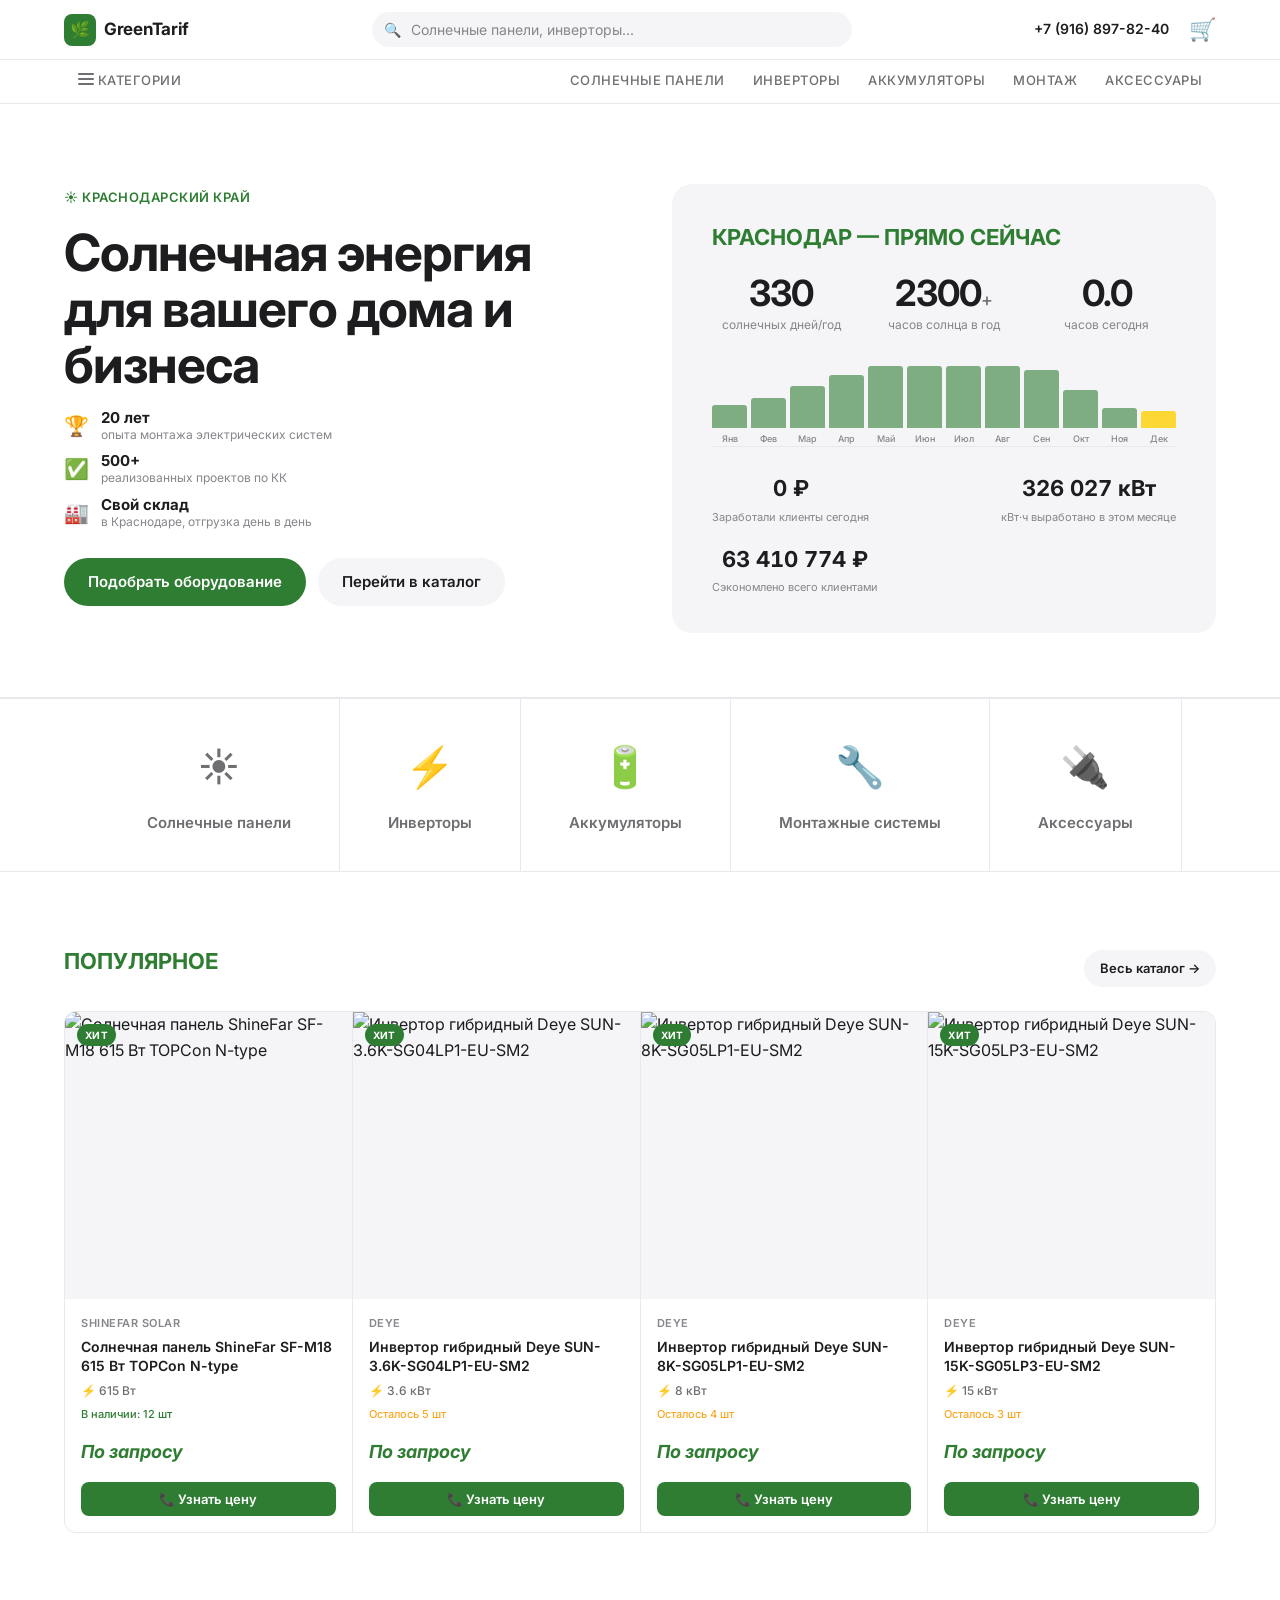
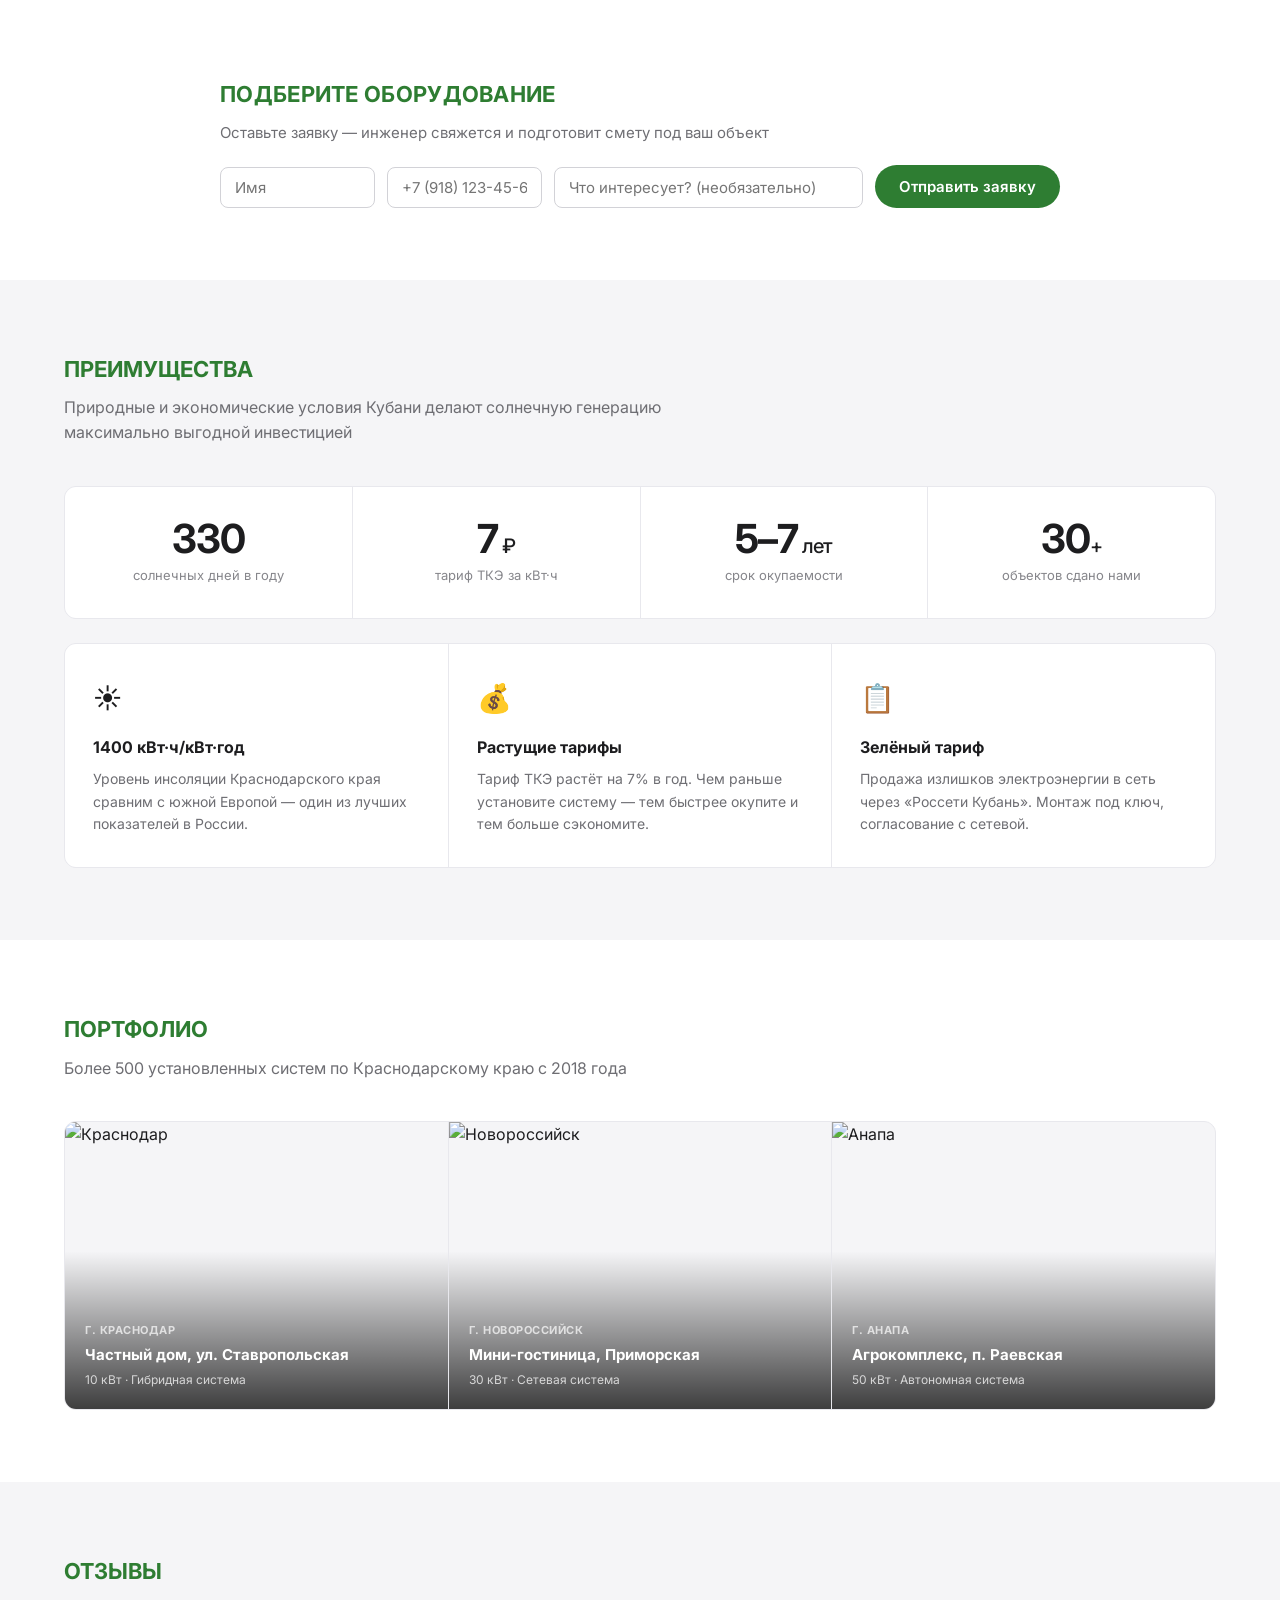
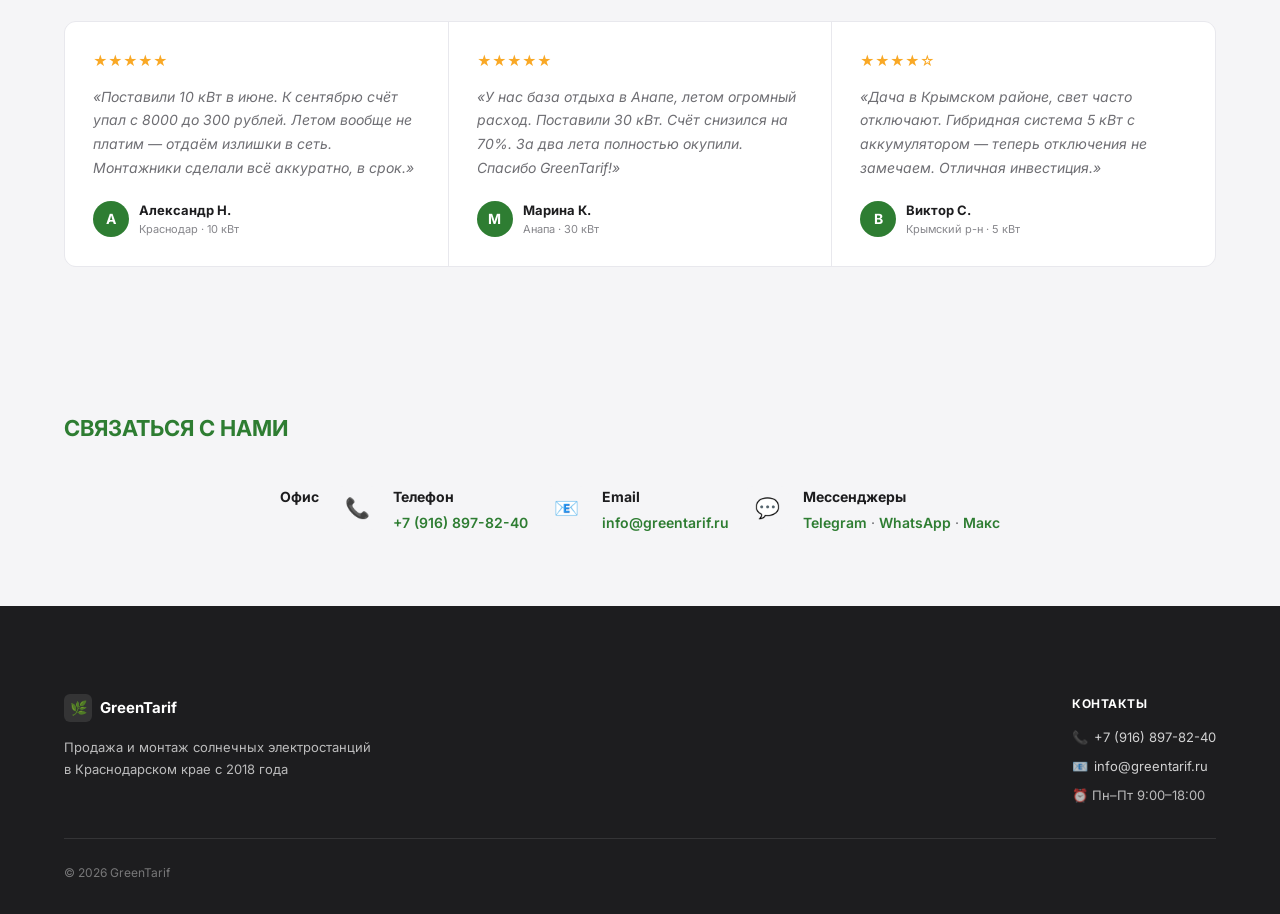
==== commit 21c82125: "редизайн каталога: Deye-инверторы, ShineFar панели, цены по запросу - Добавлены 4 инвертора Deye (3." ====
--- a/index.html
+++ b/index.html
@@ -4,7 +4,7 @@
 <meta charset="UTF-8">
 <meta name="viewport" content="width=device-width, initial-scale=1.0">
 <title>GreenTarif — Солнечные панели в Краснодарском крае</title>
-<meta name="description" content="Продажа и монтаж солнечных панелей, инверторов и аккумуляторов в Краснодарском крае. Гарантия 12 лет.">
+<meta name="description" content="Продажа и монтаж солнечных панелей, инверторов и аккумуляторов в Краснодарском крае. Гарантия до 30 лет.">
 <link rel="stylesheet" href="css/style.css">
 </head>
 <body>
@@ -22,7 +22,7 @@
         <input type="search" id="headerSearch" placeholder="Солнечные панели, инверторы...">
       </div>
       <div class="header-right">
-        <a href="tel:+78612005030" class="header-phone">+7 (861) 200-50-30</a>
+        <a href="tel:+79168978240" class="header-phone">+7 (916) 897-82-40</a>
         <a href="cart.html" class="header-cart">
           🛒
           <span class="cart-badge hidden" id="cartCount">0</span>
@@ -33,14 +33,21 @@
   </div>
   <nav class="header-nav">
     <div class="container">
-      <a href="catalog.html?cat=solar-panels">Солнечные панели</a>
-      <a href="catalog.html?cat=inverters">Инверторы</a>
-      <a href="catalog.html?cat=batteries">Аккумуляторы</a>
-      <a href="catalog.html?cat=mounting">Монтаж</a>
-      <a href="catalog.html?cat=accessories">Аксессуары</a>
-      <a href="calculator.html">Калькулятор</a>
-      <a href="about.html">О компании</a>
-      <a href="contacts.html">Контакты</a>
+      <a href="catalog.html" class="nav-categories-btn">
+        <svg width="16" height="12" viewBox="0 0 16 12" fill="currentColor" aria-hidden="true">
+          <rect y="0" width="16" height="2" rx="1"/>
+          <rect y="5" width="16" height="2" rx="1"/>
+          <rect y="10" width="16" height="2" rx="1"/>
+        </svg>
+        Категории
+      </a>
+      <div class="nav-links">
+        <a href="catalog.html?cat=solar-panels">Солнечные панели</a>
+        <a href="catalog.html?cat=inverters">Инверторы</a>
+        <a href="catalog.html?cat=batteries">Аккумуляторы</a>
+        <a href="catalog.html?cat=mounting">Монтаж</a>
+        <a href="catalog.html?cat=accessories">Аксессуары</a>
+      </div>
     </div>
   </nav>
 </header>
@@ -54,10 +61,7 @@
     <a href="catalog.html?cat=inverters">Инверторы</a>
     <a href="catalog.html?cat=batteries">Аккумуляторы</a>
     <a href="catalog.html?cat=mounting">Монтаж</a>
-    <a href="calculator.html">Калькулятор</a>
-    <a href="about.html">О компании</a>
-    <a href="contacts.html">Контакты</a>
-    <a href="tel:+78612005030" style="color:var(--green);font-weight:700">+7 (861) 200-50-30</a>
+    <a href="tel:+79168978240" style="color:var(--green);font-weight:700">+7 (916) 897-82-40</a>
   </div>
 </div>
 
@@ -67,17 +71,64 @@
     <div class="hero-content">
       <div class="hero-eyebrow">☀️ Краснодарский край</div>
       <h1>Солнечная энергия для вашего дома и бизнеса</h1>
-      <p>Монтаж под ключ, гарантия 12 лет. Окупаемость от 5 лет. 330 солнечных дней в году — лучшие условия в России.</p>
+      <div class="hero-badges">
+        <div class="hero-badge">
+          <span class="hero-badge-icon">🏆</span>
+          <div>
+            <div class="hero-badge-val">20 лет</div>
+            <div class="hero-badge-label">опыта монтажа электрических систем</div>
+          </div>
+        </div>
+        <div class="hero-badge">
+          <span class="hero-badge-icon">✅</span>
+          <div>
+            <div class="hero-badge-val">500+</div>
+            <div class="hero-badge-label">реализованных проектов по КК</div>
+          </div>
+        </div>
+        <div class="hero-badge">
+          <span class="hero-badge-icon">🏭</span>
+          <div>
+            <div class="hero-badge-val">Свой склад</div>
+            <div class="hero-badge-label">в Краснодаре, отгрузка день в день</div>
+          </div>
+        </div>
+      </div>
       <div class="hero-actions">
         <a href="#selector" class="btn btn-primary">Подобрать оборудование</a>
         <a href="catalog.html" class="btn btn-secondary">Перейти в каталог</a>
       </div>
     </div>
     <div class="hero-visual">
-      <div class="hero-visual-inner">
-        <div style="font-size:80px;line-height:1">☀️</div>
-        <div style="margin-top:16px;font-size:15px;font-weight:600;color:var(--text-2)">330 солнечных дней в году</div>
-        <div style="font-size:13px;color:var(--text-3);margin-top:4px">Краснодарский край</div>
+      <div class="section-label" style="margin-bottom:20px">Краснодар — прямо сейчас</div>
+      <div class="solar-stats">
+        <div class="solar-stat">
+          <div class="solar-stat-value">330</div>
+          <div class="solar-stat-label">солнечных дней/год</div>
+        </div>
+        <div class="solar-stat">
+          <div class="solar-stat-value">2300<span>+</span></div>
+          <div class="solar-stat-label">часов солнца в год</div>
+        </div>
+        <div class="solar-stat">
+          <div class="solar-stat-value" id="todayHours">—</div>
+          <div class="solar-stat-label">часов сегодня</div>
+        </div>
+      </div>
+      <div class="solar-bar-chart" id="solarBarChart"></div>
+      <div class="solar-today">
+        <div class="solar-today-item">
+          <div class="solar-today-val" id="solarEarnedToday">—</div>
+          <div class="solar-today-label">Заработали клиенты сегодня</div>
+        </div>
+        <div class="solar-today-item">
+          <div class="solar-today-val" id="solarMonthKwh">—</div>
+          <div class="solar-today-label">кВт·ч выработано в этом месяце</div>
+        </div>
+        <div class="solar-today-item">
+          <div class="solar-today-val" id="solarSavedTotal">—</div>
+          <div class="solar-today-label">Сэкономлено всего клиентами</div>
+        </div>
       </div>
     </div>
   </div>
@@ -109,119 +160,12 @@
   </div>
 </div>
 
-<!-- ===================== SOLAR DAYS WIDGET ===================== -->
-<section class="tight">
-  <div class="container">
-    <div class="solar-widget">
-      <div>
-        <div class="section-label">Краснодар — прямо сейчас</div>
-        <h2 class="section-title" style="margin-bottom:24px">Солнечная статистика</h2>
-        <div class="solar-stats">
-          <div class="solar-stat">
-            <div class="solar-stat-value">330</div>
-            <div class="solar-stat-label">солнечных дней/год</div>
-          </div>
-          <div class="solar-stat">
-            <div class="solar-stat-value">2300<span>+</span></div>
-            <div class="solar-stat-label">часов солнца в год</div>
-          </div>
-          <div class="solar-stat">
-            <div class="solar-stat-value" id="todayHours">—</div>
-            <div class="solar-stat-label">часов сегодня</div>
-          </div>
-        </div>
-        <!-- Monthly bar chart -->
-        <div class="solar-bar-chart" id="solarBarChart"></div>
-        <div class="solar-today">
-          <div class="solar-today-item">
-            <div class="solar-today-val" id="solarEarnedToday">—</div>
-            <div class="solar-today-label">Заработали клиенты сегодня</div>
-          </div>
-          <div class="solar-today-item">
-            <div class="solar-today-val" id="solarMonthKwh">—</div>
-            <div class="solar-today-label">кВт·ч выработано в этом месяце</div>
-          </div>
-          <div class="solar-today-item">
-            <div class="solar-today-val" id="solarSavedTotal">—</div>
-            <div class="solar-today-label">Сэкономлено всего клиентами</div>
-          </div>
-        </div>
-      </div>
-      <div style="text-align:center">
-        <div class="solar-sun" id="solarSun">☀️</div>
-        <div style="margin-top:16px;font-size:15px;font-weight:600;color:var(--text-2)" id="solarPhrase">Загрузка...</div>
-        <div style="margin-top:24px;padding:20px;background:var(--bg);border-radius:var(--radius);border:1px solid var(--border-light)">
-          <div style="font-size:12px;color:var(--text-3);margin-bottom:6px;text-transform:uppercase;letter-spacing:0.5px">Тариф ТКЭ Краснодар</div>
-          <div style="font-size:28px;font-weight:700">5.5 ₽<span style="font-size:14px;font-weight:500;color:var(--text-2)">/кВт·ч</span></div>
-          <div style="font-size:12px;color:var(--text-3);margin-top:4px">Ежегодный рост ~7%</div>
-        </div>
-      </div>
-    </div>
-  </div>
-</section>
-
-<!-- ===================== EQUIPMENT SELECTOR ===================== -->
-<section class="selector-section" id="selector">
-  <div class="container">
-    <div class="selector-card">
-      <h2>Подберите оборудование</h2>
-      <p>Укажите площадь кровли и потребление электроэнергии — система рассчитает оптимальную комплектацию</p>
-
-      <div class="selector-inputs">
-        <div class="range-group">
-          <label>Площадь кровли под панели</label>
-          <div class="range-row">
-            <input type="range" id="roofArea" min="10" max="300" value="50" step="5">
-            <span class="range-val"><span id="roofAreaVal">50</span> м²</span>
-          </div>
-        </div>
-        <div class="range-group">
-          <label>Потребление в месяц</label>
-          <div class="range-row">
-            <input type="range" id="energyConsump" min="100" max="5000" value="500" step="50">
-            <span class="range-val"><span id="energyConsumpVal">500</span> кВт·ч</span>
-          </div>
-        </div>
-      </div>
-
-      <div class="selector-result visible" id="selectorResult">
-        <div class="selector-result-grid">
-          <div class="selector-result-item">
-            <div class="selector-result-val" id="srPower">—</div>
-            <div class="selector-result-label">Мощность системы</div>
-          </div>
-          <div class="selector-result-item">
-            <div class="selector-result-val" id="srPanels">—</div>
-            <div class="selector-result-label">Панелей 400 Вт</div>
-          </div>
-          <div class="selector-result-item">
-            <div class="selector-result-val" id="srSaving">—</div>
-            <div class="selector-result-label">Экономия в год</div>
-          </div>
-          <div class="selector-result-item">
-            <div class="selector-result-val" id="srPayback">—</div>
-            <div class="selector-result-label">Окупаемость</div>
-          </div>
-        </div>
-
-        <div class="selector-equipment" id="selectorEquipment"></div>
-
-        <div style="display:flex;gap:12px;flex-wrap:wrap">
-          <button class="btn btn-primary" data-modal="calcLead">Получить точный расчёт</button>
-          <a href="catalog.html" class="btn btn-secondary">Посмотреть товары</a>
-        </div>
-      </div>
-    </div>
-  </div>
-</section>
-
 <!-- ===================== HITS ===================== -->
 <section>
   <div class="container">
     <div style="display:flex;justify-content:space-between;align-items:flex-end;margin-bottom:24px;flex-wrap:wrap;gap:12px">
       <div>
         <div class="section-label">Популярное</div>
-        <h2 class="section-title" style="margin-bottom:0">Хиты продаж</h2>
       </div>
       <a href="catalog.html" class="btn btn-secondary btn-sm">Весь каталог →</a>
     </div>
@@ -231,18 +175,34 @@
   </div>
 </section>
 
+<!-- ===================== REQUEST FORM ===================== -->
+<section class="selector-section" id="selector">
+  <div class="container">
+    <div class="selector-card">
+      <h2>Подберите оборудование</h2>
+      <p class="selector-lead-hint" style="margin-top:8px;margin-bottom:20px">Оставьте заявку — инженер свяжется и подготовит смету под ваш объект</p>
+      <form id="selectorLeadForm" class="selector-lead-form">
+        <div class="form-group"><input type="text" name="name" required placeholder="Имя"></div>
+        <div class="form-group"><input type="tel" name="phone" required placeholder="+7 (918) 123-45-67"></div>
+        <div class="form-group" style="flex:2;min-width:200px"><input type="text" name="comment" placeholder="Что интересует? (необязательно)"></div>
+        <button type="submit" class="btn btn-primary" style="white-space:nowrap">Отправить заявку</button>
+      </form>
+      <div id="selectorLeadSuccess" class="hidden" style="color:var(--green);font-weight:600;padding:10px 0">✅ Заявка отправлена! Свяжемся в течение 30 минут.</div>
+    </div>
+  </div>
+</section>
+
 <!-- ===================== WHY ===================== -->
 <section class="alt">
   <div class="container">
     <div class="section-label">Преимущества</div>
-    <h2 class="section-title">Почему Краснодарский край?</h2>
     <p class="section-sub">Природные и экономические условия Кубани делают солнечную генерацию максимально выгодной инвестицией</p>
 
     <div class="stats-grid" style="margin-bottom:24px">
       <div class="stat-card"><div class="stat-value">330</div><div class="stat-label">солнечных дней в году</div></div>
-      <div class="stat-card"><div class="stat-value">5.5<small> ₽</small></div><div class="stat-label">тариф ТКЭ за кВт·ч</div></div>
+      <div class="stat-card"><div class="stat-value">7<small> ₽</small></div><div class="stat-label">тариф ТКЭ за кВт·ч</div></div>
       <div class="stat-card"><div class="stat-value">5–7<small> лет</small></div><div class="stat-label">срок окупаемости</div></div>
-      <div class="stat-card"><div class="stat-value">500<small>+</small></div><div class="stat-label">объектов сдано нами</div></div>
+      <div class="stat-card"><div class="stat-value">30<small>+</small></div><div class="stat-label">объектов сдано нами</div></div>
     </div>
 
     <div class="features-grid">
@@ -269,7 +229,6 @@
 <section>
   <div class="container">
     <div class="section-label">Портфолио</div>
-    <h2 class="section-title">Реализованные объекты</h2>
     <p class="section-sub">Более 500 установленных систем по Краснодарскому краю с 2018 года</p>
     <div class="projects-grid">
       <div class="project-card">
@@ -281,9 +240,9 @@
         </div>
       </div>
       <div class="project-card">
-        <img class="project-img" src="https://placehold.co/600x450/E8F5E9/1B5E20?text=Сочи+30+кВт" alt="Сочи">
+        <img class="project-img" src="https://placehold.co/600x450/E8F5E9/1B5E20?text=Новороссийск+30+кВт" alt="Новороссийск">
         <div class="project-overlay">
-          <div class="project-city">г. Сочи</div>
+          <div class="project-city">г. Новороссийск</div>
           <div class="project-name">Мини-гостиница, Приморская</div>
           <div class="project-power">30 кВт · Сетевая система</div>
         </div>
@@ -304,7 +263,6 @@
 <section class="alt">
   <div class="container">
     <div class="section-label">Отзывы</div>
-    <h2 class="section-title">Клиенты из Краснодарского края</h2>
     <div class="reviews-grid" style="margin-top:32px">
       <div class="review-card">
         <div class="review-stars">★★★★★</div>
@@ -334,53 +292,65 @@
   </div>
 </section>
 
+<!-- ===================== CONTACTS ===================== -->
+<section id="contacts" class="alt">
+  <div class="container">
+    <div class="section-label">Связаться с нами</div>
+    <div class="contact-info-list" style="flex-direction:row;flex-wrap:wrap;gap:16px;margin-top:40px;justify-content:center">
+      <div class="contact-info-item">
+        <div class="contact-info-text">
+          <h4>Офис</h4>
+        </div>
+      </div>
+      <div class="contact-info-item">
+        <div class="contact-info-icon">📞</div>
+        <div class="contact-info-text">
+          <h4>Телефон</h4>
+          <p><a href="tel:+79168978240">+7 (916) 897-82-40</a></p>
+        </div>
+      </div>
+      <div class="contact-info-item">
+        <div class="contact-info-icon">📧</div>
+        <div class="contact-info-text">
+          <h4>Email</h4>
+          <p><a href="mailto:info@greentarif.ru">info@greentarif.ru</a></p>
+        </div>
+      </div>
+      <div class="contact-info-item">
+        <div class="contact-info-icon">💬</div>
+        <div class="contact-info-text">
+          <h4>Мессенджеры</h4>
+          <p>
+            <a href="https://t.me/+79168978240" target="_blank" rel="noopener">Telegram</a> ·
+            <a href="https://wa.me/79168978240" target="_blank" rel="noopener">WhatsApp</a> ·
+            <a href="https://max.ru/greentarif" target="_blank" rel="noopener">Макс</a>
+          </p>
+        </div>
+      </div>
+    </div>
+  </div>
+</section>
+
 <!-- ===================== FOOTER ===================== -->
 <footer>
   <div class="container">
-    <div class="footer-grid">
+    <div class="footer-min">
       <div>
         <a href="index.html" class="footer-logo">
           <div class="footer-logo-mark">🌿</div>
           <span class="footer-logo-name">GreenTarif</span>
         </a>
-        <p class="footer-desc">Профессиональная продажа и монтаж солнечных электростанций в Краснодарском крае. С 2018 года, более 500 объектов.</p>
-        <div class="footer-social">
-          <a href="#" class="social-link">📱</a>
-          <a href="#" class="social-link">💬</a>
-          <a href="#" class="social-link">📷</a>
-        </div>
-      </div>
-      <div class="footer-col">
-        <h4>Каталог</h4>
-        <ul>
-          <li><a href="catalog.html?cat=solar-panels">Солнечные панели</a></li>
-          <li><a href="catalog.html?cat=inverters">Инверторы</a></li>
-          <li><a href="catalog.html?cat=batteries">Аккумуляторы</a></li>
-          <li><a href="catalog.html?cat=mounting">Монтаж</a></li>
-          <li><a href="catalog.html">Все товары</a></li>
-        </ul>
-      </div>
-      <div class="footer-col">
-        <h4>Компания</h4>
-        <ul>
-          <li><a href="about.html">О компании</a></li>
-          <li><a href="calculator.html">Калькулятор</a></li>
-          <li><a href="contacts.html">Контакты</a></li>
-          <li><a href="#">Гарантии</a></li>
-          <li><a href="#">Доставка</a></li>
-        </ul>
+        <p class="footer-desc">Продажа и монтаж солнечных электростанций<br>в Краснодарском крае с 2018 года</p>
       </div>
       <div class="footer-col">
         <h4>Контакты</h4>
-        <div class="footer-contact">📍 Краснодар, ул. Красная, 139</div>
-        <div class="footer-contact">📞 <a href="tel:+78612005030">+7 (861) 200-50-30</a></div>
+        <div class="footer-contact">📞 <a href="tel:+79168978240">+7 (916) 897-82-40</a></div>
         <div class="footer-contact">📧 <a href="mailto:info@greentarif.ru">info@greentarif.ru</a></div>
         <div class="footer-contact">⏰ Пн–Пт 9:00–18:00</div>
       </div>
     </div>
     <div class="footer-bottom">
-      <span>© 2024 GreenTarif. Все права защищены.</span>
-      <span>ООО «ГринТариф» · ИНН 2308123456</span>
+      <span>© 2026 GreenTarif</span>
     </div>
   </div>
 </footer>
@@ -403,21 +373,6 @@
   </div>
 </div>
 
-<div class="modal-overlay" id="calcLeadModal">
-  <div class="modal">
-    <button class="modal-close">✕</button>
-    <div class="modal-form">
-      <h3>Получить точный расчёт</h3>
-      <p>Инженер подготовит коммерческое предложение под ваш объект</p>
-      <form id="calcLeadForm">
-        <div class="form-group"><label>Имя</label><input type="text" name="name" required placeholder="Иван Иванов"></div>
-        <div class="form-group"><label>Телефон</label><input type="tel" name="phone" required placeholder="+7 (918) 123-45-67"></div>
-        <button type="submit" class="btn-submit">Отправить заявку</button>
-      </form>
-    </div>
-    <div class="modal-success hidden"><div class="success-icon">✅</div><h3>Заявка отправлена!</h3><p>Инженер свяжется в течение 30 минут</p></div>
-  </div>
-</div>
 
 <div class="modal-overlay" id="quickBuyModal">
   <div class="modal">
@@ -481,25 +436,6 @@
     totalEl.textContent = savedTotal.toLocaleString('ru-RU') + ' ₽';
   }, 1000);
 
-  // Sun emoji and phrase
-  const phrases = ['Отличный день для выработки', 'Солнце работает на вас', 'Панели на полную мощность', 'Идеальные условия в КК'];
-  const sunEl = document.getElementById('solarSun');
-  const phraseEl = document.getElementById('solarPhrase');
-
-  if (hour < sunrise || hour > sunset) {
-    sunEl.textContent = '🌙';
-    phraseEl.textContent = 'Ночь — системы в режиме аккумулятора';
-  } else if (fraction < 0.3) {
-    sunEl.textContent = '🌅';
-    phraseEl.textContent = 'Утро — выработка нарастает';
-  } else if (fraction > 0.7) {
-    sunEl.textContent = '🌇';
-    phraseEl.textContent = 'Вечер — аккумуляторы заряжены';
-  } else {
-    sunEl.textContent = '☀️';
-    phraseEl.textContent = phrases[month % phrases.length];
-  }
-
   // Bar chart
   const chart = document.getElementById('solarBarChart');
   const maxH = Math.max(...sunHours);
@@ -513,68 +449,6 @@
   }).join('');
 })();
 
-// ---- Equipment Selector ----
-(function initSelector() {
-  const roofSlider = document.getElementById('roofArea');
-  const energySlider = document.getElementById('energyConsump');
-  const roofVal = document.getElementById('roofAreaVal');
-  const energyVal = document.getElementById('energyConsumpVal');
-
-  function calculate() {
-    const roofM2 = parseInt(roofSlider.value);
-    const monthKwh = parseInt(energySlider.value);
-    roofVal.textContent = roofM2;
-    energyVal.textContent = monthKwh.toLocaleString('ru-RU');
-
-    // Panel area: 400W panel ≈ 2.0 m², use ~55% of roof area
-    const maxPanelsFromRoof = Math.floor(roofM2 * 0.55 / 2.0);
-    const maxKwFromRoof = (maxPanelsFromRoof * 0.4);
-
-    // Required power from energy consumption
-    const yearKwh = monthKwh * 12;
-    const requiredKw = yearKwh / (SOLAR_CALC.insolation * SOLAR_CALC.efficiency);
-
-    // Choose min of roof capacity and required
-    const systemKw = Math.min(maxKwFromRoof, requiredKw);
-    const roundedKw = Math.max(1, Math.round(systemKw * 10) / 10);
-    const panelCount = Math.ceil(roundedKw * 1000 / 400);
-
-    const annualSaving = Math.round(Math.min(yearKwh, panelCount * 400 / 1000 * SOLAR_CALC.insolation * SOLAR_CALC.efficiency) * SOLAR_CALC.tariff);
-    const systemCost = Math.round(roundedKw * SOLAR_CALC.systemCostPerKw);
-    const payback = (systemCost / annualSaving).toFixed(1);
-
-    const inverterKw = roundedKw <= 3 ? 3 : roundedKw <= 6 ? 5 : 10;
-    const inverterPrice = inverterKw === 3 ? 55000 : inverterKw === 5 ? 85000 : 150000;
-    const panelPrice = panelCount * 18500;
-    const mountPrice = 22000;
-    const installPrice = Math.round(roundedKw * 15000);
-
-    document.getElementById('srPower').textContent = roundedKw + ' кВт';
-    document.getElementById('srPanels').textContent = panelCount + ' шт';
-    document.getElementById('srSaving').textContent = annualSaving.toLocaleString('ru-RU') + ' ₽';
-    document.getElementById('srPayback').textContent = payback + ' лет';
-
-    document.getElementById('selectorEquipment').innerHTML = `
-      <div class="equip-row"><span class="equip-name">☀️ Панели JA Solar 400 Вт × ${panelCount} шт</span><span class="equip-val">${panelPrice.toLocaleString('ru-RU')} ₽</span></div>
-      <div class="equip-row"><span class="equip-name">⚡ Инвертор Growatt ${inverterKw} кВт</span><span class="equip-val">${inverterPrice.toLocaleString('ru-RU')} ₽</span></div>
-      <div class="equip-row"><span class="equip-name">🔧 Монтажная система K2 Systems</span><span class="equip-val">${mountPrice.toLocaleString('ru-RU')} ₽</span></div>
-      <div class="equip-row"><span class="equip-name">🏗️ Монтаж под ключ</span><span class="equip-val">${installPrice.toLocaleString('ru-RU')} ₽</span></div>
-      <div class="equip-row" style="background:var(--green-bg);border-radius:var(--radius-sm)">
-        <span class="equip-name" style="font-weight:700;color:var(--green)">Итого под ключ</span>
-        <span class="equip-val" style="font-size:17px;color:var(--green)">${(panelPrice+inverterPrice+mountPrice+installPrice).toLocaleString('ru-RU')} ₽</span>
-      </div>`;
-
-    // Store for lead form
-    roofSlider.dataset.kw = roundedKw;
-    roofSlider.dataset.panels = panelCount;
-    roofSlider.dataset.saving = annualSaving;
-    roofSlider.dataset.payback = payback;
-  }
-
-  roofSlider.addEventListener('input', calculate);
-  energySlider.addEventListener('input', calculate);
-  calculate();
-})();
 
 // ---- Hits ----
 (async function loadHits() {
@@ -595,21 +469,17 @@
 document.getElementById('burger')?.addEventListener('click', () => document.getElementById('mobileNav').classList.add('open'));
 document.getElementById('mobileNavClose')?.addEventListener('click', () => document.getElementById('mobileNav').classList.remove('open'));
 
-// ---- Calc lead form ----
-document.getElementById('calcLeadForm')?.addEventListener('submit', async function(e) {
+
+// ---- Request form (selector section) ----
+document.getElementById('selectorLeadForm')?.addEventListener('submit', async function(e) {
   e.preventDefault();
-  const name = this.querySelector('[name="name"]').value;
-  const phone = this.querySelector('[name="phone"]').value;
-  const roofSlider = document.getElementById('roofArea');
-  const kw = roofSlider?.dataset.kw || '?';
-  const panels = roofSlider?.dataset.panels || '?';
-  const saving = roofSlider?.dataset.saving || '?';
-  const payback = roofSlider?.dataset.payback || '?';
-  const roof = roofSlider?.value || '?';
-  const energy = document.getElementById('energyConsump')?.value || '?';
-  const msg = `📐 <b>Заявка с подборщика оборудования</b>\n👤 ${name}\n📱 ${phone}\n\n🏠 Площадь кровли: ${roof} м²\n⚡ Потребление: ${energy} кВт·ч/мес\n\n🔆 Система: ${kw} кВт, ${panels} панелей\n💰 Экономия: ${parseInt(saving).toLocaleString('ru-RU')} ₽/год\n📅 Окупаемость: ${payback} лет`;
+  const name    = this.querySelector('[name="name"]').value;
+  const phone   = this.querySelector('[name="phone"]').value;
+  const comment = this.querySelector('[name="comment"]').value;
+  const msg = `📋 <b>Заявка с главной страницы</b>\n👤 ${name}\n📱 ${phone}${comment ? '\n💬 ' + comment : ''}`;
   await sendToTelegram(msg);
-  showSuccess(document.getElementById('calcLeadModal'));
+  this.classList.add('hidden');
+  document.getElementById('selectorLeadSuccess').classList.remove('hidden');
 });
 </script>
 </body>
--- a/css/style.css
+++ b/css/style.css
@@ -183,12 +183,45 @@
 .header-nav .container {
   display: flex;
   align-items: center;
+  justify-content: space-between;
   gap: 0;
   overflow-x: auto;
   scrollbar-width: none;
 }
 
 .header-nav .container::-webkit-scrollbar { display: none; }
+
+.nav-categories-btn {
+  display: flex;
+  align-items: center;
+  gap: 8px;
+  padding: 10px 20px 10px 0;
+  font-size: 13px;
+  font-weight: 600;
+  color: var(--text);
+  text-decoration: none;
+  white-space: nowrap;
+  border-bottom: 2px solid transparent;
+  flex-shrink: 0;
+  transition: var(--transition);
+  text-transform: uppercase;
+  letter-spacing: 0.5px;
+}
+
+.nav-categories-btn:hover { color: var(--green); }
+
+.nav-categories-btn svg {
+  flex-shrink: 0;
+}
+
+.nav-links {
+  display: flex;
+  align-items: center;
+  overflow-x: auto;
+  scrollbar-width: none;
+}
+
+.nav-links::-webkit-scrollbar { display: none; }
 
 .header-nav a {
   padding: 10px 14px;
@@ -199,6 +232,8 @@
   transition: var(--transition);
   border-bottom: 2px solid transparent;
   display: block;
+  text-transform: uppercase;
+  letter-spacing: 0.5px;
 }
 
 .header-nav a:hover { color: var(--text); }
@@ -264,7 +299,7 @@
   display: grid;
   grid-template-columns: 1fr 1fr;
   gap: 64px;
-  align-items: center;
+  align-items: start;
 }
 
 .hero-eyebrow {
@@ -296,6 +331,37 @@
   max-width: 480px;
 }
 
+.hero-badges {
+  display: flex;
+  flex-direction: column;
+  gap: 10px;
+  margin-bottom: 28px;
+}
+
+.hero-badge {
+  display: flex;
+  align-items: center;
+  gap: 12px;
+}
+
+.hero-badge-icon {
+  font-size: 20px;
+  flex-shrink: 0;
+}
+
+.hero-badge-val {
+  font-size: 15px;
+  font-weight: 700;
+  color: var(--text);
+  line-height: 1.2;
+}
+
+.hero-badge-label {
+  font-size: 12px;
+  color: var(--text-3);
+  line-height: 1.3;
+}
+
 .hero-actions {
   display: flex;
   gap: 12px;
@@ -305,17 +371,9 @@
 .hero-visual {
   background: var(--bg-alt);
   border-radius: 20px;
-  aspect-ratio: 4/3;
-  display: flex;
-  align-items: center;
-  justify-content: center;
+  padding: 36px 40px;
   overflow: hidden;
   position: relative;
-}
-
-.hero-visual-inner {
-  text-align: center;
-  padding: 32px;
 }
 
 /* ============================================================
@@ -371,10 +429,9 @@
 section.tight { padding: 48px 0; }
 
 .section-label {
-  font-size: 12px;
+  font-size: 22px;
   font-weight: 700;
   text-transform: uppercase;
-  letter-spacing: 1px;
   color: var(--green);
   margin-bottom: 8px;
 }
@@ -521,6 +578,7 @@
 
 .categories-strip .container {
   display: flex;
+  justify-content: center;
   overflow-x: auto;
   scrollbar-width: none;
   gap: 0;
@@ -532,46 +590,45 @@
   display: flex;
   flex-direction: column;
   align-items: center;
-  gap: 6px;
-  padding: 20px 28px;
+  gap: 12px;
+  padding: 36px 48px;
   border-right: 1px solid var(--border-light);
   text-decoration: none;
   color: var(--text-2);
-  font-size: 13px;
-  font-weight: 500;
+  font-size: 15px;
+  font-weight: 600;
   white-space: nowrap;
   transition: var(--transition);
   flex-shrink: 0;
 }
 
 .cat-chip:first-child { border-left: none; }
-.cat-chip:hover { background: var(--bg-alt); color: var(--text); }
+.cat-chip:hover { background: var(--bg-alt); color: var(--green); }
 .cat-chip.active { color: var(--green); background: var(--green-bg); }
 
-.cat-chip-icon { font-size: 22px; }
+.cat-chip-icon { font-size: 40px; }
 
 /* ============================================================
    EQUIPMENT SELECTOR
    ============================================================ */
 .selector-section {
-  background: var(--bg-alt);
+  background: var(--bg);
 }
 
 .selector-card {
-  background: var(--bg);
-  border: 1px solid var(--border-light);
-  border-radius: 20px;
-  padding: 40px;
   max-width: 840px;
   margin: 0 auto;
+  padding: 0;
 }
 
 .selector-card h2 {
-  font-size: 24px;
-  font-weight: 700;
-  margin-bottom: 6px;
-  color: var(--text);
-  letter-spacing: -0.3px;
+  display: inline;
+  font-size: 22px;
+  font-weight: 700;
+  text-transform: uppercase;
+  color: var(--green);
+  letter-spacing: 0.3px;
+  margin-bottom: 0;
 }
 
 .selector-card > p {
@@ -584,6 +641,7 @@
   display: grid;
   grid-template-columns: 1fr 1fr;
   gap: 24px;
+  margin-top: 24px;
   margin-bottom: 28px;
 }
 
@@ -637,23 +695,16 @@
 }
 
 .selector-result {
-  display: none;
+  display: block;
   border-top: 1px solid var(--border-light);
   padding-top: 28px;
-  margin-top: 4px;
+  margin-top: 20px;
 }
 
 .selector-result.visible { display: block; }
 
 .selector-result-grid {
-  display: grid;
-  grid-template-columns: repeat(4, 1fr);
-  gap: 1px;
-  background: var(--border-light);
-  border: 1px solid var(--border-light);
-  border-radius: var(--radius);
-  overflow: hidden;
-  margin-bottom: 20px;
+  display: none;
 }
 
 .selector-result-item {
@@ -678,10 +729,7 @@
 }
 
 .selector-equipment {
-  display: flex;
-  flex-direction: column;
-  gap: 8px;
-  margin-bottom: 20px;
+  display: none;
 }
 
 .equip-row {
@@ -696,6 +744,40 @@
 
 .equip-name { color: var(--text-2); }
 .equip-val { font-weight: 700; color: var(--text); }
+
+.equip-note {
+  font-size: 13px;
+  color: var(--text-2);
+  background: var(--bg-alt);
+  border-radius: var(--radius-sm);
+  padding: 10px 14px;
+  border-left: 3px solid var(--green);
+}
+
+.selector-lead-block {
+  border-top: 1px solid var(--border-light);
+  padding-top: 20px;
+  margin-top: 4px;
+}
+
+.selector-lead-hint {
+  font-size: 14px;
+  color: var(--text-2);
+  margin-bottom: 12px;
+}
+
+.selector-lead-form {
+  display: flex;
+  gap: 12px;
+  flex-wrap: wrap;
+  align-items: flex-end;
+}
+
+.selector-lead-form .form-group {
+  flex: 1;
+  min-width: 140px;
+  margin-bottom: 0;
+}
 
 /* ============================================================
    PRODUCT CARDS
@@ -802,6 +884,21 @@
   font-size: 13px;
   color: var(--text-3);
   text-decoration: line-through;
+}
+
+.price-on-request {
+  color: var(--green) !important;
+  font-style: italic;
+}
+
+.btn-request {
+  background: var(--green) !important;
+  color: #fff !important;
+  border: none !important;
+}
+
+.btn-request:hover {
+  background: var(--green-dark) !important;
 }
 
 .product-stock {
@@ -1015,6 +1112,15 @@
   grid-template-columns: 2fr 1fr 1fr 1fr;
   gap: 40px;
   margin-bottom: 48px;
+}
+
+.footer-min {
+  display: flex;
+  justify-content: space-between;
+  align-items: flex-start;
+  flex-wrap: wrap;
+  gap: 32px;
+  padding: 40px 0 24px;
 }
 
 .footer-logo {
@@ -1438,6 +1544,22 @@
 .specs-table td { padding: 9px 0; vertical-align: top; }
 .specs-table td:first-child { color: var(--text-3); width: 45%; padding-right: 16px; }
 .specs-table td:last-child { font-weight: 600; color: var(--text); }
+
+.product-specs-block,
+.product-desc-block {
+  margin-top: 24px;
+  border-top: 1px solid var(--border-light);
+  padding-top: 20px;
+}
+
+.specs-heading {
+  font-size: 14px;
+  font-weight: 700;
+  text-transform: uppercase;
+  letter-spacing: 0.4px;
+  color: var(--text-2);
+  margin-bottom: 14px;
+}
 
 /* ============================================================
    TABS
